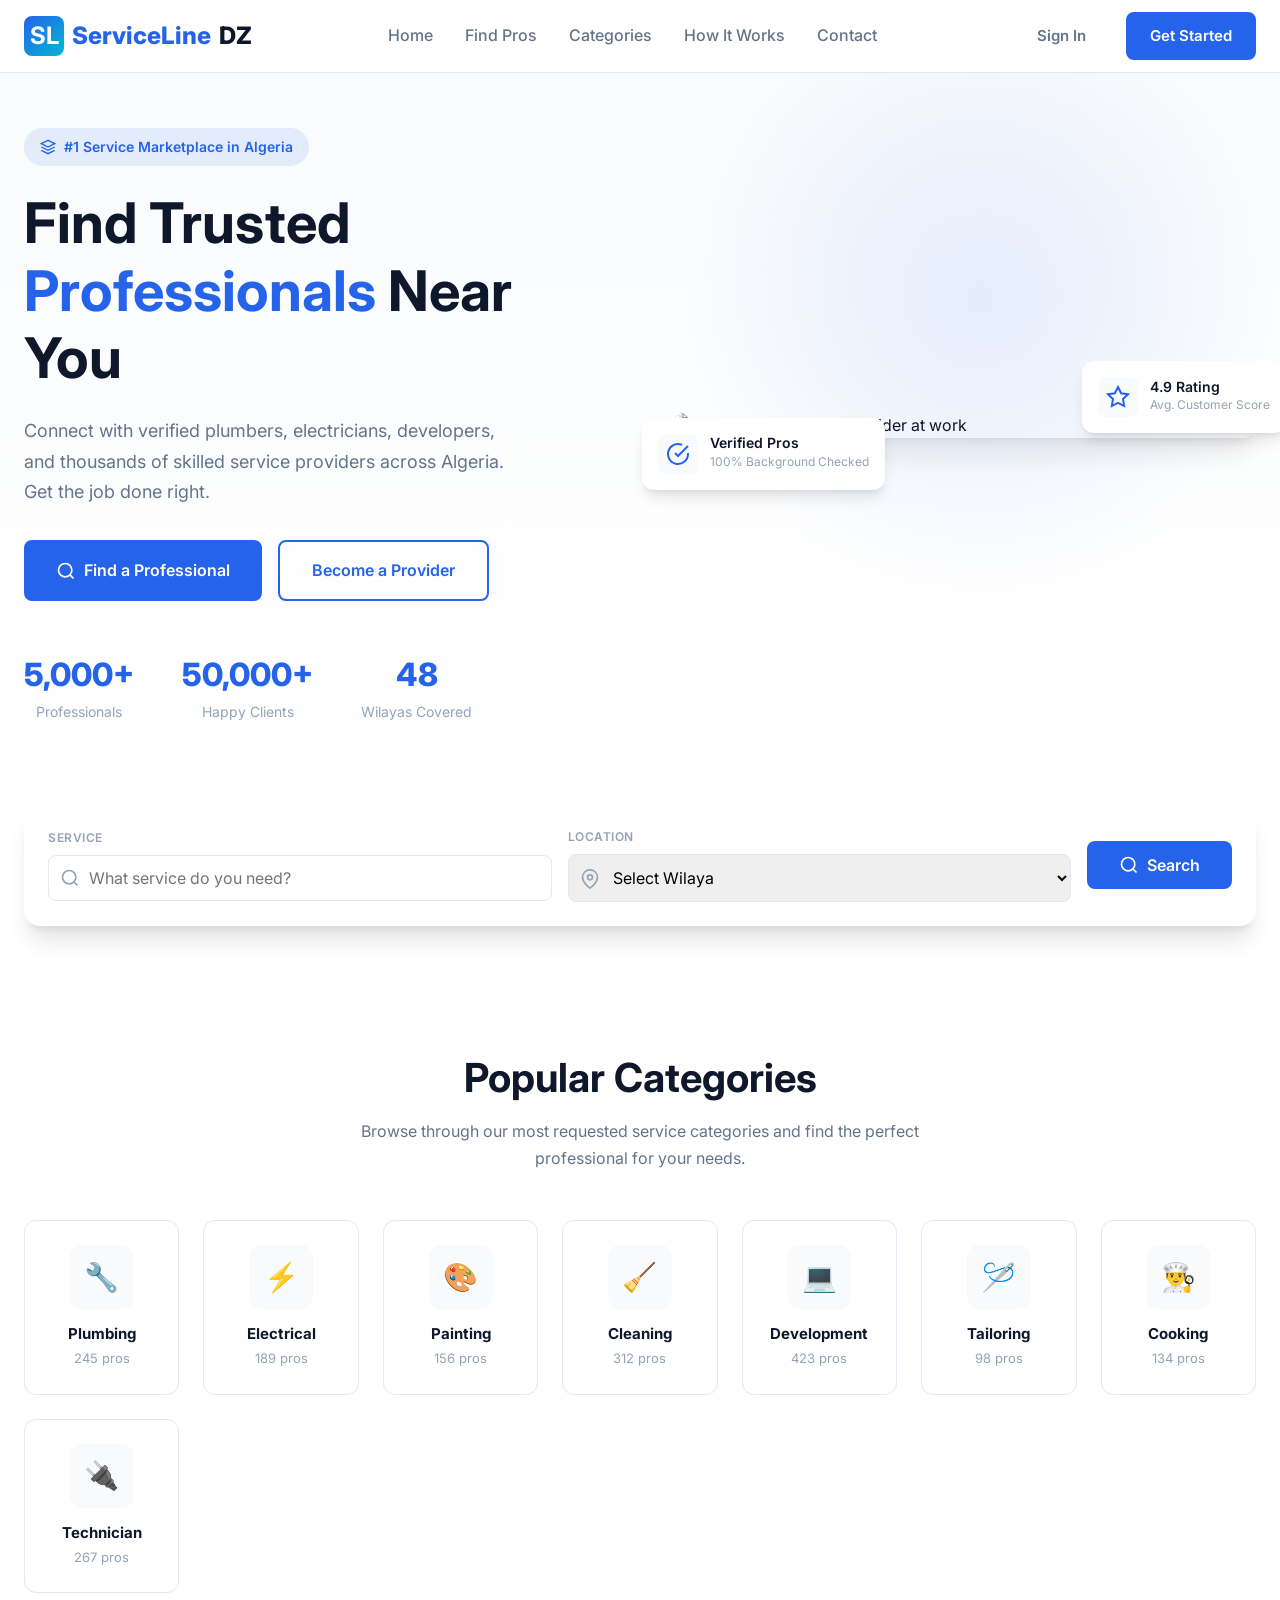
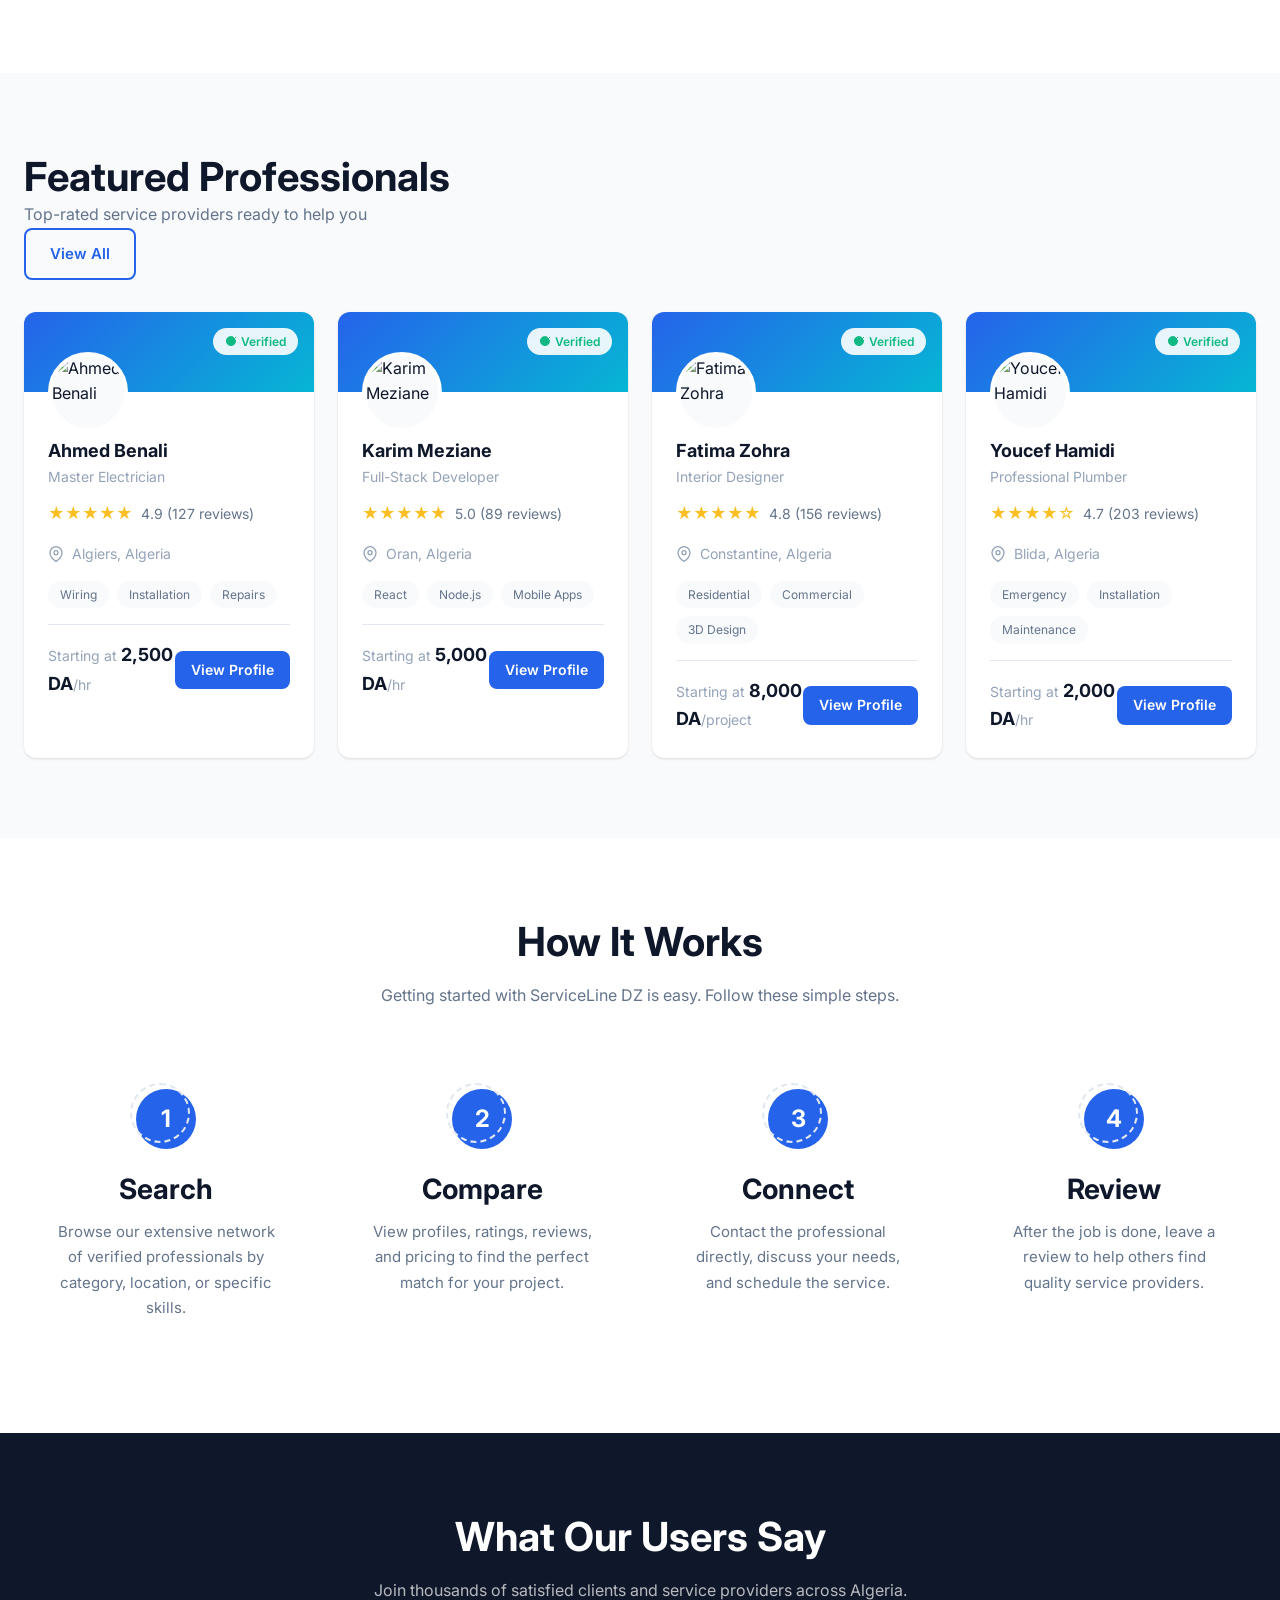
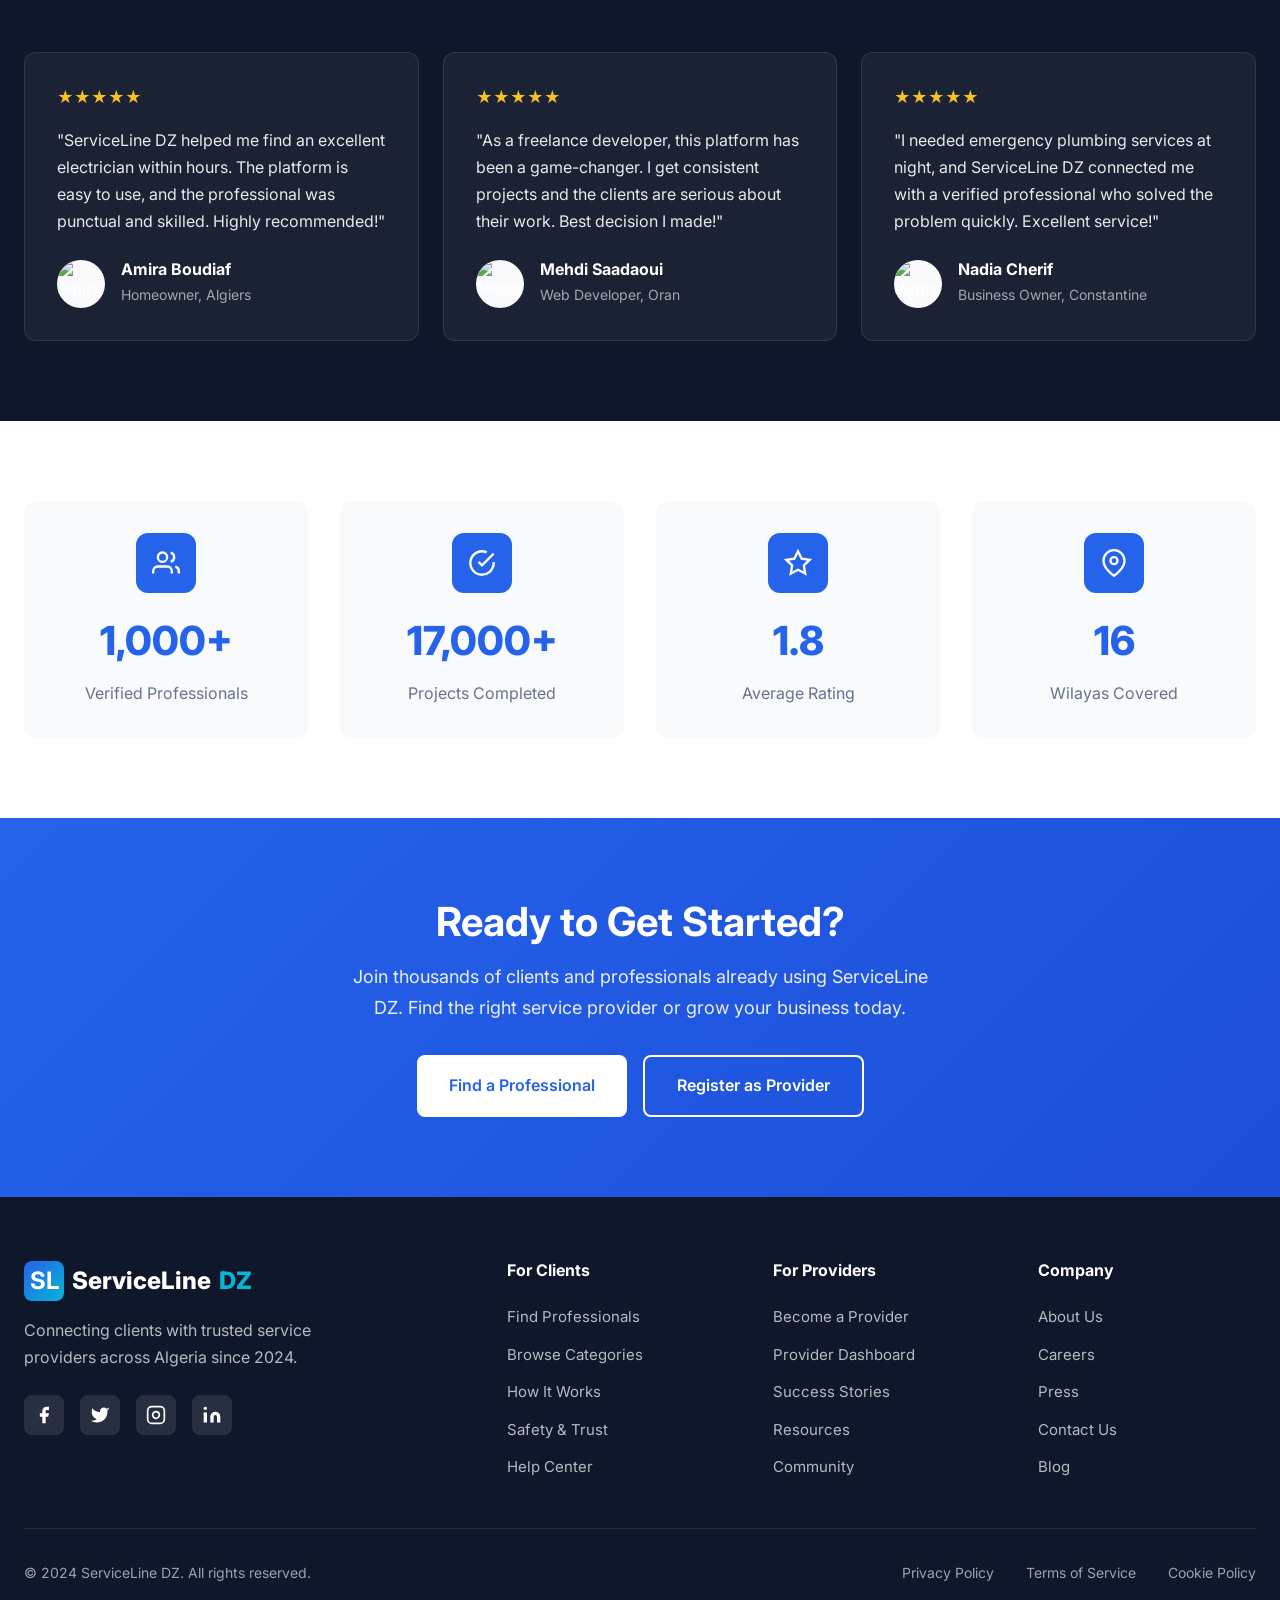
==== index.html @ a5832951 "initial service-line project" ====
<!DOCTYPE html>
<html lang="en">
<head>
  <meta charset="UTF-8">
  <meta name="viewport" content="width=device-width, initial-scale=1.0">
  <meta name="description" content="ServiceLine DZ - Connect with trusted service providers in Algeria. Find plumbers, electricians, developers, and more.">
  <title>ServiceLine DZ - Professional Service Marketplace in Algeria</title>
  <link rel="preconnect" href="https://fonts.googleapis.com">
  <link rel="preconnect" href="https://fonts.gstatic.com" crossorigin>
  <link href="https://fonts.googleapis.com/css2?family=Inter:wght@400;500;600;700;800&display=swap" rel="stylesheet">
  <link rel="stylesheet" href="css/styles.css">
</head>
<body>
  <!-- Navigation -->
  <nav class="navbar">
    <div class="container">
      <a href="index.html" class="logo">
        <div class="logo-icon">SL</div>
        ServiceLine<span>DZ</span>
      </a>
      
      <div class="nav-links">
        <a href="index.html">Home</a>
        <a href="search.html">Find Pros</a>
        <a href="#categories">Categories</a>
        <a href="#how-it-works">How It Works</a>
        <a href="#contact">Contact</a>
      </div>
      
      <div class="nav-buttons">
        <a href="login.html" class="btn btn-ghost">Sign In</a>
        <a href="register.html" class="btn btn-primary">Get Started</a>
      </div>
      
      <button class="mobile-menu-btn" aria-label="Toggle menu">
        <span></span>
        <span></span>
        <span></span>
      </button>
    </div>
  </nav>
  
  <!-- Mobile Navigation -->
  <div class="mobile-nav">
    <a href="index.html">Home</a>
    <a href="search.html">Find Professionals</a>
    <a href="#categories">Categories</a>
    <a href="#how-it-works">How It Works</a>
    <a href="#contact">Contact</a>
    <a href="login.html" class="btn btn-secondary">Sign In</a>
    <a href="register.html" class="btn btn-primary">Get Started</a>
  </div>

  <!-- Hero Section -->
  <section class="hero">
    <div class="container">
      <div class="hero-content">
        <div class="hero-badge">
          <svg width="16" height="16" viewBox="0 0 24 24" fill="none" stroke="currentColor" stroke-width="2">
            <path d="M12 2L2 7l10 5 10-5-10-5z"></path>
            <path d="M2 17l10 5 10-5"></path>
            <path d="M2 12l10 5 10-5"></path>
          </svg>
          #1 Service Marketplace in Algeria
        </div>
        <h1>Find Trusted <span>Professionals</span> Near You</h1>
        <p class="hero-text">
          Connect with verified plumbers, electricians, developers, and thousands of skilled service providers across Algeria. Get the job done right.
        </p>
        <div class="hero-buttons">
          <a href="search.html" class="btn btn-primary btn-lg">
            <svg width="20" height="20" viewBox="0 0 24 24" fill="none" stroke="currentColor" stroke-width="2">
              <circle cx="11" cy="11" r="8"></circle>
              <line x1="21" y1="21" x2="16.65" y2="16.65"></line>
            </svg>
            Find a Professional
          </a>
          <a href="register.html" class="btn btn-outline btn-lg">Become a Provider</a>
        </div>
        <div class="hero-stats">
          <div class="hero-stat">
            <div class="hero-stat-value">5,000+</div>
            <div class="hero-stat-label">Professionals</div>
          </div>
          <div class="hero-stat">
            <div class="hero-stat-value">50,000+</div>
            <div class="hero-stat-label">Happy Clients</div>
          </div>
          <div class="hero-stat">
            <div class="hero-stat-value">48</div>
            <div class="hero-stat-label">Wilayas Covered</div>
          </div>
        </div>
      </div>
      <div class="hero-image">
        <img src="https://images.unsplash.com/photo-1581578731548-c64695cc6952?w=600&h=500&fit=crop" alt="Professional service provider at work">
        <div class="hero-card hero-card-1">
          <div class="hero-card-content">
            <div class="hero-card-icon">
              <svg width="24" height="24" viewBox="0 0 24 24" fill="none" stroke="currentColor" stroke-width="2">
                <path d="M22 11.08V12a10 10 0 1 1-5.93-9.14"></path>
                <polyline points="22 4 12 14.01 9 11.01"></polyline>
              </svg>
            </div>
            <div class="hero-card-text">
              <h4>Verified Pros</h4>
              <p>100% Background Checked</p>
            </div>
          </div>
        </div>
        <div class="hero-card hero-card-2">
          <div class="hero-card-content">
            <div class="hero-card-icon">
              <svg width="24" height="24" viewBox="0 0 24 24" fill="none" stroke="currentColor" stroke-width="2">
                <polygon points="12 2 15.09 8.26 22 9.27 17 14.14 18.18 21.02 12 17.77 5.82 21.02 7 14.14 2 9.27 8.91 8.26 12 2"></polygon>
              </svg>
            </div>
            <div class="hero-card-text">
              <h4>4.9 Rating</h4>
              <p>Avg. Customer Score</p>
            </div>
          </div>
        </div>
      </div>
    </div>
  </section>

  <!-- Search Section -->
  <section class="search-section">
    <div class="container">
      <form class="search-box" action="search.html" method="GET">
        <div class="search-input-group">
          <label>Service</label>
          <svg class="icon" width="20" height="20" viewBox="0 0 24 24" fill="none" stroke="currentColor" stroke-width="2">
            <circle cx="11" cy="11" r="8"></circle>
            <line x1="21" y1="21" x2="16.65" y2="16.65"></line>
          </svg>
          <input type="text" placeholder="What service do you need?" name="service">
        </div>
        <div class="search-input-group">
          <label>Location</label>
          <svg class="icon" width="20" height="20" viewBox="0 0 24 24" fill="none" stroke="currentColor" stroke-width="2">
            <path d="M21 10c0 7-9 13-9 13s-9-6-9-13a9 9 0 0 1 18 0z"></path>
            <circle cx="12" cy="10" r="3"></circle>
          </svg>
          <select name="location">
            <option value="">Select Wilaya</option>
            <option value="algiers">Algiers</option>
            <option value="oran">Oran</option>
            <option value="constantine">Constantine</option>
            <option value="annaba">Annaba</option>
            <option value="blida">Blida</option>
            <option value="setif">Sétif</option>
            <option value="batna">Batna</option>
            <option value="tlemcen">Tlemcen</option>
            <option value="bejaia">Béjaïa</option>
            <option value="tizi-ouzou">Tizi Ouzou</option>
          </select>
        </div>
        <button type="submit" class="btn btn-primary btn-lg">
          <svg width="20" height="20" viewBox="0 0 24 24" fill="none" stroke="currentColor" stroke-width="2">
            <circle cx="11" cy="11" r="8"></circle>
            <line x1="21" y1="21" x2="16.65" y2="16.65"></line>
          </svg>
          Search
        </button>
      </form>
    </div>
  </section>

  <!-- Categories Section -->
  <section class="categories" id="categories">
    <div class="container">
      <div class="section-header animate-on-scroll">
        <h2>Popular Categories</h2>
        <p>Browse through our most requested service categories and find the perfect professional for your needs.</p>
      </div>
      <div class="categories-grid">
        <a href="search.html?category=plumbing" class="category-card animate-on-scroll">
          <div class="category-icon">🔧</div>
          <h4>Plumbing</h4>
          <p>245 pros</p>
        </a>
        <a href="search.html?category=electrical" class="category-card animate-on-scroll">
          <div class="category-icon">⚡</div>
          <h4>Electrical</h4>
          <p>189 pros</p>
        </a>
        <a href="search.html?category=painting" class="category-card animate-on-scroll">
          <div class="category-icon">🎨</div>
          <h4>Painting</h4>
          <p>156 pros</p>
        </a>
        <a href="search.html?category=cleaning" class="category-card animate-on-scroll">
          <div class="category-icon">🧹</div>
          <h4>Cleaning</h4>
          <p>312 pros</p>
        </a>
        <a href="search.html?category=development" class="category-card animate-on-scroll">
          <div class="category-icon">💻</div>
          <h4>Development</h4>
          <p>423 pros</p>
        </a>
        <a href="search.html?category=tailoring" class="category-card animate-on-scroll">
          <div class="category-icon">🪡</div>
          <h4>Tailoring</h4>
          <p>98 pros</p>
        </a>
        <a href="search.html?category=cooking" class="category-card animate-on-scroll">
          <div class="category-icon">👨‍🍳</div>
          <h4>Cooking</h4>
          <p>134 pros</p>
        </a>
        <a href="search.html?category=technician" class="category-card animate-on-scroll">
          <div class="category-icon">🔌</div>
          <h4>Technician</h4>
          <p>267 pros</p>
        </a>
      </div>
    </div>
  </section>

  <!-- Featured Professionals -->
  <section class="featured">
    <div class="container">
      <div class="featured-header animate-on-scroll">
        <div>
          <h2>Featured Professionals</h2>
          <p>Top-rated service providers ready to help you</p>
        </div>
        <a href="search.html" class="btn btn-outline">View All</a>
      </div>
      <div class="professionals-grid">
        <!-- Professional Card 1 -->
        <article class="professional-card animate-on-scroll">
          <div class="professional-cover">
            <img src="https://images.unsplash.com/photo-1507003211169-0a1dd7228f2d?w=100&h=100&fit=crop&crop=face" alt="Ahmed Benali" class="professional-avatar">
            <span class="professional-badge">
              <svg width="12" height="12" viewBox="0 0 24 24" fill="currentColor">
                <path d="M22 11.08V12a10 10 0 1 1-5.93-9.14"></path>
                <polyline points="22 4 12 14.01 9 11.01" fill="none" stroke="currentColor" stroke-width="2"></polyline>
              </svg>
              Verified
            </span>
          </div>
          <div class="professional-content">
            <h3 class="professional-name">Ahmed Benali</h3>
            <p class="professional-title">Master Electrician</p>
            <div class="professional-rating">
              <span class="stars">★★★★★</span>
              <span class="rating-text">4.9 (127 reviews)</span>
            </div>
            <div class="professional-location">
              <svg width="16" height="16" viewBox="0 0 24 24" fill="none" stroke="currentColor" stroke-width="2">
                <path d="M21 10c0 7-9 13-9 13s-9-6-9-13a9 9 0 0 1 18 0z"></path>
                <circle cx="12" cy="10" r="3"></circle>
              </svg>
              Algiers, Algeria
            </div>
            <div class="professional-tags">
              <span class="tag">Wiring</span>
              <span class="tag">Installation</span>
              <span class="tag">Repairs</span>
            </div>
            <div class="professional-footer">
              <div class="professional-price">
                Starting at <span>2,500 DA</span>/hr
              </div>
              <a href="profile.html" class="btn btn-primary btn-sm">View Profile</a>
            </div>
          </div>
        </article>

        <!-- Professional Card 2 -->
        <article class="professional-card animate-on-scroll">
          <div class="professional-cover">
            <img src="https://images.unsplash.com/photo-1472099645785-5658abf4ff4e?w=100&h=100&fit=crop&crop=face" alt="Karim Meziane" class="professional-avatar">
            <span class="professional-badge">
              <svg width="12" height="12" viewBox="0 0 24 24" fill="currentColor">
                <path d="M22 11.08V12a10 10 0 1 1-5.93-9.14"></path>
                <polyline points="22 4 12 14.01 9 11.01" fill="none" stroke="currentColor" stroke-width="2"></polyline>
              </svg>
              Verified
            </span>
          </div>
          <div class="professional-content">
            <h3 class="professional-name">Karim Meziane</h3>
            <p class="professional-title">Full-Stack Developer</p>
            <div class="professional-rating">
              <span class="stars">★★★★★</span>
              <span class="rating-text">5.0 (89 reviews)</span>
            </div>
            <div class="professional-location">
              <svg width="16" height="16" viewBox="0 0 24 24" fill="none" stroke="currentColor" stroke-width="2">
                <path d="M21 10c0 7-9 13-9 13s-9-6-9-13a9 9 0 0 1 18 0z"></path>
                <circle cx="12" cy="10" r="3"></circle>
              </svg>
              Oran, Algeria
            </div>
            <div class="professional-tags">
              <span class="tag">React</span>
              <span class="tag">Node.js</span>
              <span class="tag">Mobile Apps</span>
            </div>
            <div class="professional-footer">
              <div class="professional-price">
                Starting at <span>5,000 DA</span>/hr
              </div>
              <a href="profile.html" class="btn btn-primary btn-sm">View Profile</a>
            </div>
          </div>
        </article>

        <!-- Professional Card 3 -->
        <article class="professional-card animate-on-scroll">
          <div class="professional-cover">
            <img src="https://images.unsplash.com/photo-1580489944761-15a19d654956?w=100&h=100&fit=crop&crop=face" alt="Fatima Zohra" class="professional-avatar">
            <span class="professional-badge">
              <svg width="12" height="12" viewBox="0 0 24 24" fill="currentColor">
                <path d="M22 11.08V12a10 10 0 1 1-5.93-9.14"></path>
                <polyline points="22 4 12 14.01 9 11.01" fill="none" stroke="currentColor" stroke-width="2"></polyline>
              </svg>
              Verified
            </span>
          </div>
          <div class="professional-content">
            <h3 class="professional-name">Fatima Zohra</h3>
            <p class="professional-title">Interior Designer</p>
            <div class="professional-rating">
              <span class="stars">★★★★★</span>
              <span class="rating-text">4.8 (156 reviews)</span>
            </div>
            <div class="professional-location">
              <svg width="16" height="16" viewBox="0 0 24 24" fill="none" stroke="currentColor" stroke-width="2">
                <path d="M21 10c0 7-9 13-9 13s-9-6-9-13a9 9 0 0 1 18 0z"></path>
                <circle cx="12" cy="10" r="3"></circle>
              </svg>
              Constantine, Algeria
            </div>
            <div class="professional-tags">
              <span class="tag">Residential</span>
              <span class="tag">Commercial</span>
              <span class="tag">3D Design</span>
            </div>
            <div class="professional-footer">
              <div class="professional-price">
                Starting at <span>8,000 DA</span>/project
              </div>
              <a href="profile.html" class="btn btn-primary btn-sm">View Profile</a>
            </div>
          </div>
        </article>

        <!-- Professional Card 4 -->
        <article class="professional-card animate-on-scroll">
          <div class="professional-cover">
            <img src="https://images.unsplash.com/photo-1560250097-0b93528c311a?w=100&h=100&fit=crop&crop=face" alt="Youcef Hamidi" class="professional-avatar">
            <span class="professional-badge">
              <svg width="12" height="12" viewBox="0 0 24 24" fill="currentColor">
                <path d="M22 11.08V12a10 10 0 1 1-5.93-9.14"></path>
                <polyline points="22 4 12 14.01 9 11.01" fill="none" stroke="currentColor" stroke-width="2"></polyline>
              </svg>
              Verified
            </span>
          </div>
          <div class="professional-content">
            <h3 class="professional-name">Youcef Hamidi</h3>
            <p class="professional-title">Professional Plumber</p>
            <div class="professional-rating">
              <span class="stars">★★★★☆</span>
              <span class="rating-text">4.7 (203 reviews)</span>
            </div>
            <div class="professional-location">
              <svg width="16" height="16" viewBox="0 0 24 24" fill="none" stroke="currentColor" stroke-width="2">
                <path d="M21 10c0 7-9 13-9 13s-9-6-9-13a9 9 0 0 1 18 0z"></path>
                <circle cx="12" cy="10" r="3"></circle>
              </svg>
              Blida, Algeria
            </div>
            <div class="professional-tags">
              <span class="tag">Emergency</span>
              <span class="tag">Installation</span>
              <span class="tag">Maintenance</span>
            </div>
            <div class="professional-footer">
              <div class="professional-price">
                Starting at <span>2,000 DA</span>/hr
              </div>
              <a href="profile.html" class="btn btn-primary btn-sm">View Profile</a>
            </div>
          </div>
        </article>
      </div>
    </div>
  </section>

  <!-- How It Works -->
  <section class="how-it-works" id="how-it-works">
    <div class="container">
      <div class="section-header animate-on-scroll">
        <h2>How It Works</h2>
        <p>Getting started with ServiceLine DZ is easy. Follow these simple steps.</p>
      </div>
      <div class="steps-grid">
        <div class="step-card animate-on-scroll">
          <div class="step-number">1</div>
          <h3>Search</h3>
          <p>Browse our extensive network of verified professionals by category, location, or specific skills.</p>
        </div>
        <div class="step-card animate-on-scroll">
          <div class="step-number">2</div>
          <h3>Compare</h3>
          <p>View profiles, ratings, reviews, and pricing to find the perfect match for your project.</p>
        </div>
        <div class="step-card animate-on-scroll">
          <div class="step-number">3</div>
          <h3>Connect</h3>
          <p>Contact the professional directly, discuss your needs, and schedule the service.</p>
        </div>
        <div class="step-card animate-on-scroll">
          <div class="step-number">4</div>
          <h3>Review</h3>
          <p>After the job is done, leave a review to help others find quality service providers.</p>
        </div>
      </div>
    </div>
  </section>

  <!-- Testimonials -->
  <section class="testimonials">
    <div class="container">
      <div class="section-header animate-on-scroll">
        <h2>What Our Users Say</h2>
        <p>Join thousands of satisfied clients and service providers across Algeria.</p>
      </div>
      <div class="testimonials-grid">
        <div class="testimonial-card animate-on-scroll">
          <div class="testimonial-stars">★★★★★</div>
          <p class="testimonial-text">"ServiceLine DZ helped me find an excellent electrician within hours. The platform is easy to use, and the professional was punctual and skilled. Highly recommended!"</p>
          <div class="testimonial-author">
            <img src="https://images.unsplash.com/photo-1494790108377-be9c29b29330?w=60&h=60&fit=crop&crop=face" alt="Amira Boudiaf" class="testimonial-avatar">
            <div class="testimonial-info">
              <h4>Amira Boudiaf</h4>
              <p>Homeowner, Algiers</p>
            </div>
          </div>
        </div>
        <div class="testimonial-card animate-on-scroll">
          <div class="testimonial-stars">★★★★★</div>
          <p class="testimonial-text">"As a freelance developer, this platform has been a game-changer. I get consistent projects and the clients are serious about their work. Best decision I made!"</p>
          <div class="testimonial-author">
            <img src="https://images.unsplash.com/photo-1507003211169-0a1dd7228f2d?w=60&h=60&fit=crop&crop=face" alt="Mehdi Saadaoui" class="testimonial-avatar">
            <div class="testimonial-info">
              <h4>Mehdi Saadaoui</h4>
              <p>Web Developer, Oran</p>
            </div>
          </div>
        </div>
        <div class="testimonial-card animate-on-scroll">
          <div class="testimonial-stars">★★★★★</div>
          <p class="testimonial-text">"I needed emergency plumbing services at night, and ServiceLine DZ connected me with a verified professional who solved the problem quickly. Excellent service!"</p>
          <div class="testimonial-author">
            <img src="https://images.unsplash.com/photo-1438761681033-6461ffad8d80?w=60&h=60&fit=crop&crop=face" alt="Nadia Cherif" class="testimonial-avatar">
            <div class="testimonial-info">
              <h4>Nadia Cherif</h4>
              <p>Business Owner, Constantine</p>
            </div>
          </div>
        </div>
      </div>
    </div>
  </section>

  <!-- Statistics -->
  <section class="statistics">
    <div class="container">
      <div class="stats-grid">
        <div class="stat-card animate-on-scroll">
          <div class="stat-icon">
            <svg width="28" height="28" viewBox="0 0 24 24" fill="none" stroke="currentColor" stroke-width="2">
              <path d="M17 21v-2a4 4 0 0 0-4-4H5a4 4 0 0 0-4 4v2"></path>
              <circle cx="9" cy="7" r="4"></circle>
              <path d="M23 21v-2a4 4 0 0 0-3-3.87"></path>
              <path d="M16 3.13a4 4 0 0 1 0 7.75"></path>
            </svg>
          </div>
          <div class="stat-value">5,000+</div>
          <div class="stat-label">Verified Professionals</div>
        </div>
        <div class="stat-card animate-on-scroll">
          <div class="stat-icon">
            <svg width="28" height="28" viewBox="0 0 24 24" fill="none" stroke="currentColor" stroke-width="2">
              <path d="M22 11.08V12a10 10 0 1 1-5.93-9.14"></path>
              <polyline points="22 4 12 14.01 9 11.01"></polyline>
            </svg>
          </div>
          <div class="stat-value">50,000+</div>
          <div class="stat-label">Projects Completed</div>
        </div>
        <div class="stat-card animate-on-scroll">
          <div class="stat-icon">
            <svg width="28" height="28" viewBox="0 0 24 24" fill="none" stroke="currentColor" stroke-width="2">
              <polygon points="12 2 15.09 8.26 22 9.27 17 14.14 18.18 21.02 12 17.77 5.82 21.02 7 14.14 2 9.27 8.91 8.26 12 2"></polygon>
            </svg>
          </div>
          <div class="stat-value">4.8</div>
          <div class="stat-label">Average Rating</div>
        </div>
        <div class="stat-card animate-on-scroll">
          <div class="stat-icon">
            <svg width="28" height="28" viewBox="0 0 24 24" fill="none" stroke="currentColor" stroke-width="2">
              <path d="M21 10c0 7-9 13-9 13s-9-6-9-13a9 9 0 0 1 18 0z"></path>
              <circle cx="12" cy="10" r="3"></circle>
            </svg>
          </div>
          <div class="stat-value">48</div>
          <div class="stat-label">Wilayas Covered</div>
        </div>
      </div>
    </div>
  </section>

  <!-- CTA Section -->
  <section class="cta">
    <div class="container">
      <h2>Ready to Get Started?</h2>
      <p>Join thousands of clients and professionals already using ServiceLine DZ. Find the right service provider or grow your business today.</p>
      <div class="cta-buttons">
        <a href="search.html" class="btn btn-primary btn-lg">Find a Professional</a>
        <a href="register.html" class="btn btn-outline btn-lg">Register as Provider</a>
      </div>
    </div>
  </section>

  <!-- Footer -->
  <footer class="footer" id="contact">
    <div class="container">
      <div class="footer-grid">
        <div class="footer-brand">
          <a href="index.html" class="logo">
            <div class="logo-icon">SL</div>
            ServiceLine<span>DZ</span>
          </a>
          <p>Connecting clients with trusted service providers across Algeria since 2024.</p>
          <div class="social-links">
            <a href="#" class="social-link" aria-label="Facebook">
              <svg width="20" height="20" viewBox="0 0 24 24" fill="currentColor">
                <path d="M18 2h-3a5 5 0 0 0-5 5v3H7v4h3v8h4v-8h3l1-4h-4V7a1 1 0 0 1 1-1h3z"></path>
              </svg>
            </a>
            <a href="#" class="social-link" aria-label="Twitter">
              <svg width="20" height="20" viewBox="0 0 24 24" fill="currentColor">
                <path d="M23 3a10.9 10.9 0 0 1-3.14 1.53 4.48 4.48 0 0 0-7.86 3v1A10.66 10.66 0 0 1 3 4s-4 9 5 13a11.64 11.64 0 0 1-7 2c9 5 20 0 20-11.5a4.5 4.5 0 0 0-.08-.83A7.72 7.72 0 0 0 23 3z"></path>
              </svg>
            </a>
            <a href="#" class="social-link" aria-label="Instagram">
              <svg width="20" height="20" viewBox="0 0 24 24" fill="none" stroke="currentColor" stroke-width="2">
                <rect x="2" y="2" width="20" height="20" rx="5" ry="5"></rect>
                <path d="M16 11.37A4 4 0 1 1 12.63 8 4 4 0 0 1 16 11.37z"></path>
                <line x1="17.5" y1="6.5" x2="17.51" y2="6.5"></line>
              </svg>
            </a>
            <a href="#" class="social-link" aria-label="LinkedIn">
              <svg width="20" height="20" viewBox="0 0 24 24" fill="currentColor">
                <path d="M16 8a6 6 0 0 1 6 6v7h-4v-7a2 2 0 0 0-2-2 2 2 0 0 0-2 2v7h-4v-7a6 6 0 0 1 6-6z"></path>
                <rect x="2" y="9" width="4" height="12"></rect>
                <circle cx="4" cy="4" r="2"></circle>
              </svg>
            </a>
          </div>
        </div>
        <div class="footer-column">
          <h4>For Clients</h4>
          <ul>
            <li><a href="search.html">Find Professionals</a></li>
            <li><a href="#categories">Browse Categories</a></li>
            <li><a href="#how-it-works">How It Works</a></li>
            <li><a href="#">Safety & Trust</a></li>
            <li><a href="#">Help Center</a></li>
          </ul>
        </div>
        <div class="footer-column">
          <h4>For Providers</h4>
          <ul>
            <li><a href="register.html">Become a Provider</a></li>
            <li><a href="dashboard.html">Provider Dashboard</a></li>
            <li><a href="#">Success Stories</a></li>
            <li><a href="#">Resources</a></li>
            <li><a href="#">Community</a></li>
          </ul>
        </div>
        <div class="footer-column">
          <h4>Company</h4>
          <ul>
            <li><a href="#">About Us</a></li>
            <li><a href="#">Careers</a></li>
            <li><a href="#">Press</a></li>
            <li><a href="#">Contact Us</a></li>
            <li><a href="#">Blog</a></li>
          </ul>
        </div>
      </div>
      <div class="footer-bottom">
        <p>&copy; 2024 ServiceLine DZ. All rights reserved.</p>
        <div class="footer-bottom-links">
          <a href="#">Privacy Policy</a>
          <a href="#">Terms of Service</a>
          <a href="#">Cookie Policy</a>
        </div>
      </div>
    </div>
  </footer>

  <script src="js/main.js"></script>
</body>
</html>
---- css/styles.css ----
/* ============================================
   ServiceLine DZ - Main Stylesheet
   Professional Service Marketplace for Algeria
   ============================================ */

/* CSS Variables */
:root {
  --primary: #2563eb;
  --primary-dark: #1d4ed8;
  --primary-light: #3b82f6;
  --secondary: #0f172a;
  --accent: #06b6d4;
  --background: #ffffff;
  --background-alt: #f8fafc;
  --surface: #ffffff;
  --border: #e2e8f0;
  --text-primary: #0f172a;
  --text-secondary: #64748b;
  --text-muted: #94a3b8;
  --success: #10b981;
  --warning: #f59e0b;
  --error: #ef4444;
  --shadow-sm: 0 1px 2px 0 rgb(0 0 0 / 0.05);
  --shadow: 0 1px 3px 0 rgb(0 0 0 / 0.1), 0 1px 2px -1px rgb(0 0 0 / 0.1);
  --shadow-md: 0 4px 6px -1px rgb(0 0 0 / 0.1), 0 2px 4px -2px rgb(0 0 0 / 0.1);
  --shadow-lg: 0 10px 15px -3px rgb(0 0 0 / 0.1), 0 4px 6px -4px rgb(0 0 0 / 0.1);
  --shadow-xl: 0 20px 25px -5px rgb(0 0 0 / 0.1), 0 8px 10px -6px rgb(0 0 0 / 0.1);
  --radius-sm: 0.375rem;
  --radius: 0.5rem;
  --radius-lg: 0.75rem;
  --radius-xl: 1rem;
  --radius-2xl: 1.5rem;
  --transition: all 0.3s ease;
}

/* Reset & Base */
*, *::before, *::after {
  margin: 0;
  padding: 0;
  box-sizing: border-box;
}

html {
  scroll-behavior: smooth;
}

body {
  font-family: 'Inter', -apple-system, BlinkMacSystemFont, 'Segoe UI', Roboto, sans-serif;
  background-color: var(--background);
  color: var(--text-primary);
  line-height: 1.6;
  -webkit-font-smoothing: antialiased;
}

a {
  text-decoration: none;
  color: inherit;
  transition: var(--transition);
}

img {
  max-width: 100%;
  height: auto;
  display: block;
}

ul, ol {
  list-style: none;
}

button {
  cursor: pointer;
  border: none;
  background: none;
  font-family: inherit;
  transition: var(--transition);
}

input, textarea, select {
  font-family: inherit;
  font-size: inherit;
}

/* Typography */
h1, h2, h3, h4, h5, h6 {
  font-weight: 700;
  line-height: 1.2;
  color: var(--text-primary);
}

h1 { font-size: clamp(2rem, 5vw, 3.5rem); }
h2 { font-size: clamp(1.5rem, 4vw, 2.5rem); }
h3 { font-size: clamp(1.25rem, 3vw, 1.75rem); }
h4 { font-size: 1.25rem; }
h5 { font-size: 1.125rem; }
h6 { font-size: 1rem; }

p {
  color: var(--text-secondary);
  line-height: 1.7;
}

/* Container */
.container {
  width: 100%;
  max-width: 1280px;
  margin: 0 auto;
  padding: 0 1.5rem;
}

/* ============================================
   Navigation
   ============================================ */
.navbar {
  position: fixed;
  top: 0;
  left: 0;
  right: 0;
  background: rgba(255, 255, 255, 0.95);
  backdrop-filter: blur(10px);
  border-bottom: 1px solid var(--border);
  z-index: 1000;
  transition: var(--transition);
}

.navbar.scrolled {
  box-shadow: var(--shadow-md);
}

.navbar .container {
  display: flex;
  align-items: center;
  justify-content: space-between;
  height: 72px;
}

.logo {
  display: flex;
  align-items: center;
  gap: 0.5rem;
  font-size: 1.5rem;
  font-weight: 800;
  color: var(--primary);
}

.logo span {
  color: var(--secondary);
}

.logo-icon {
  width: 40px;
  height: 40px;
  background: linear-gradient(135deg, var(--primary), var(--accent));
  border-radius: var(--radius);
  display: flex;
  align-items: center;
  justify-content: center;
  color: white;
  font-weight: 700;
}

.nav-links {
  display: flex;
  align-items: center;
  gap: 2rem;
}

.nav-links a {
  font-weight: 500;
  color: var(--text-secondary);
  position: relative;
}

.nav-links a:hover {
  color: var(--primary);
}

.nav-links a::after {
  content: '';
  position: absolute;
  bottom: -4px;
  left: 0;
  width: 0;
  height: 2px;
  background: var(--primary);
  transition: var(--transition);
}

.nav-links a:hover::after {
  width: 100%;
}

.nav-buttons {
  display: flex;
  align-items: center;
  gap: 1rem;
}

.mobile-menu-btn {
  display: none;
  flex-direction: column;
  gap: 5px;
  padding: 0.5rem;
}

.mobile-menu-btn span {
  width: 24px;
  height: 2px;
  background: var(--text-primary);
  transition: var(--transition);
}

/* Mobile Navigation */
.mobile-nav {
  display: none;
  position: fixed;
  top: 72px;
  left: 0;
  right: 0;
  background: white;
  border-bottom: 1px solid var(--border);
  padding: 1.5rem;
  box-shadow: var(--shadow-lg);
}

.mobile-nav.active {
  display: block;
}

.mobile-nav a {
  display: block;
  padding: 0.75rem 0;
  font-weight: 500;
  color: var(--text-secondary);
  border-bottom: 1px solid var(--border);
}

.mobile-nav a:hover {
  color: var(--primary);
}

.mobile-nav .btn {
  width: 100%;
  margin-top: 1rem;
  justify-content: center;
}

/* ============================================
   Buttons
   ============================================ */
.btn {
  display: inline-flex;
  align-items: center;
  gap: 0.5rem;
  padding: 0.75rem 1.5rem;
  border-radius: var(--radius);
  font-weight: 600;
  font-size: 0.9375rem;
  transition: var(--transition);
  white-space: nowrap;
}

.btn-primary {
  background: var(--primary);
  color: white;
}

.btn-primary:hover {
  background: var(--primary-dark);
  transform: translateY(-2px);
  box-shadow: var(--shadow-md);
}

.btn-secondary {
  background: var(--background-alt);
  color: var(--text-primary);
  border: 1px solid var(--border);
}

.btn-secondary:hover {
  background: var(--border);
  transform: translateY(-2px);
}

.btn-outline {
  background: transparent;
  color: var(--primary);
  border: 2px solid var(--primary);
}

.btn-outline:hover {
  background: var(--primary);
  color: white;
}

.btn-ghost {
  background: transparent;
  color: var(--text-secondary);
}

.btn-ghost:hover {
  background: var(--background-alt);
  color: var(--primary);
}

.btn-lg {
  padding: 1rem 2rem;
  font-size: 1rem;
}

.btn-sm {
  padding: 0.5rem 1rem;
  font-size: 0.875rem;
}

.btn-icon {
  padding: 0.75rem;
}

/* ============================================
   Hero Section
   ============================================ */
.hero {
  padding: 8rem 0 4rem;
  background: linear-gradient(180deg, var(--background-alt) 0%, var(--background) 100%);
  position: relative;
  overflow: hidden;
}

.hero::before {
  content: '';
  position: absolute;
  top: 0;
  right: 0;
  width: 600px;
  height: 600px;
  background: radial-gradient(circle, rgba(37, 99, 235, 0.1) 0%, transparent 70%);
  pointer-events: none;
}

.hero .container {
  display: grid;
  grid-template-columns: 1fr 1fr;
  gap: 4rem;
  align-items: center;
}

.hero-content {
  animation: fadeInUp 0.8s ease;
}

.hero-badge {
  display: inline-flex;
  align-items: center;
  gap: 0.5rem;
  background: rgba(37, 99, 235, 0.1);
  color: var(--primary);
  padding: 0.5rem 1rem;
  border-radius: 100px;
  font-size: 0.875rem;
  font-weight: 600;
  margin-bottom: 1.5rem;
}

.hero-badge svg {
  width: 16px;
  height: 16px;
}

.hero h1 {
  margin-bottom: 1.5rem;
}

.hero h1 span {
  color: var(--primary);
}

.hero-text {
  font-size: 1.125rem;
  margin-bottom: 2rem;
  max-width: 500px;
}

.hero-buttons {
  display: flex;
  gap: 1rem;
  margin-bottom: 3rem;
}

.hero-stats {
  display: flex;
  gap: 3rem;
}

.hero-stat {
  text-align: center;
}

.hero-stat-value {
  font-size: 2rem;
  font-weight: 800;
  color: var(--primary);
}

.hero-stat-label {
  font-size: 0.875rem;
  color: var(--text-muted);
}

.hero-image {
  position: relative;
  animation: fadeInRight 0.8s ease;
}

.hero-image img {
  width: 100%;
  border-radius: var(--radius-2xl);
  box-shadow: var(--shadow-xl);
}

.hero-card {
  position: absolute;
  background: white;
  padding: 1rem;
  border-radius: var(--radius-lg);
  box-shadow: var(--shadow-lg);
  animation: float 3s ease-in-out infinite;
}

.hero-card-1 {
  top: 20%;
  left: -30px;
}

.hero-card-2 {
  bottom: 20%;
  right: -30px;
  animation-delay: 1.5s;
}

.hero-card-content {
  display: flex;
  align-items: center;
  gap: 0.75rem;
}

.hero-card-icon {
  width: 40px;
  height: 40px;
  background: var(--background-alt);
  border-radius: var(--radius);
  display: flex;
  align-items: center;
  justify-content: center;
  color: var(--primary);
}

.hero-card-text h4 {
  font-size: 0.875rem;
  font-weight: 600;
}

.hero-card-text p {
  font-size: 0.75rem;
  color: var(--text-muted);
}

/* ============================================
   Search Section
   ============================================ */
.search-section {
  padding: 3rem 0;
  margin-top: -2rem;
  position: relative;
  z-index: 10;
}

.search-box {
  background: white;
  border-radius: var(--radius-xl);
  box-shadow: var(--shadow-xl);
  padding: 1.5rem;
  display: flex;
  gap: 1rem;
  align-items: center;
  flex-wrap: wrap;
}

.search-input-group {
  flex: 1;
  min-width: 200px;
  position: relative;
}

.search-input-group label {
  display: block;
  font-size: 0.75rem;
  font-weight: 600;
  color: var(--text-muted);
  text-transform: uppercase;
  letter-spacing: 0.5px;
  margin-bottom: 0.5rem;
}

.search-input-group input,
.search-input-group select {
  width: 100%;
  padding: 0.75rem 1rem;
  padding-left: 2.5rem;
  border: 1px solid var(--border);
  border-radius: var(--radius);
  font-size: 1rem;
  transition: var(--transition);
}

.search-input-group input:focus,
.search-input-group select:focus {
  outline: none;
  border-color: var(--primary);
  box-shadow: 0 0 0 3px rgba(37, 99, 235, 0.1);
}

.search-input-group .icon {
  position: absolute;
  left: 0.75rem;
  bottom: 0.85rem;
  color: var(--text-muted);
  width: 20px;
  height: 20px;
}

.search-box .btn {
  height: 48px;
  padding: 0 2rem;
}

/* ============================================
   Categories Section
   ============================================ */
.categories {
  padding: 5rem 0;
}

.section-header {
  text-align: center;
  margin-bottom: 3rem;
}

.section-header h2 {
  margin-bottom: 1rem;
}

.section-header p {
  max-width: 600px;
  margin: 0 auto;
}

.categories-grid {
  display: grid;
  grid-template-columns: repeat(auto-fit, minmax(150px, 1fr));
  gap: 1.5rem;
}

.category-card {
  background: white;
  border: 1px solid var(--border);
  border-radius: var(--radius-lg);
  padding: 1.5rem;
  text-align: center;
  transition: var(--transition);
  cursor: pointer;
}

.category-card:hover {
  border-color: var(--primary);
  box-shadow: var(--shadow-md);
  transform: translateY(-4px);
}

.category-icon {
  width: 64px;
  height: 64px;
  background: var(--background-alt);
  border-radius: var(--radius-lg);
  display: flex;
  align-items: center;
  justify-content: center;
  margin: 0 auto 1rem;
  font-size: 1.75rem;
  transition: var(--transition);
}

.category-card:hover .category-icon {
  background: var(--primary);
  color: white;
}

.category-card h4 {
  font-size: 0.9375rem;
  margin-bottom: 0.25rem;
}

.category-card p {
  font-size: 0.8125rem;
  color: var(--text-muted);
}

/* ============================================
   Featured Professionals
   ============================================ */
.featured {
  padding: 5rem 0;
  background: var(--background-alt);
}

.featured-header {
  display: flex;
  justify-content: space-between;
  align-items: center;
  margin-bottom: 2rem;
}

.professionals-grid {
  display: grid;
  grid-template-columns: repeat(auto-fit, minmax(280px, 1fr));
  gap: 1.5rem;
}

.professional-card {
  background: white;
  border-radius: var(--radius-lg);
  overflow: hidden;
  box-shadow: var(--shadow);
  transition: var(--transition);
}

.professional-card:hover {
  transform: translateY(-4px);
  box-shadow: var(--shadow-lg);
}

.professional-cover {
  height: 80px;
  background: linear-gradient(135deg, var(--primary), var(--accent));
  position: relative;
}

.professional-avatar {
  width: 80px;
  height: 80px;
  border-radius: 50%;
  border: 4px solid white;
  position: absolute;
  bottom: -40px;
  left: 1.5rem;
  object-fit: cover;
  background: var(--background-alt);
}

.professional-content {
  padding: 3rem 1.5rem 1.5rem;
}

.professional-badge {
  position: absolute;
  top: 1rem;
  right: 1rem;
  background: rgba(255, 255, 255, 0.9);
  color: var(--success);
  padding: 0.25rem 0.75rem;
  border-radius: 100px;
  font-size: 0.75rem;
  font-weight: 600;
  display: flex;
  align-items: center;
  gap: 0.25rem;
}

.professional-name {
  font-size: 1.125rem;
  margin-bottom: 0.25rem;
}

.professional-title {
  color: var(--text-muted);
  font-size: 0.875rem;
  margin-bottom: 0.75rem;
}

.professional-rating {
  display: flex;
  align-items: center;
  gap: 0.5rem;
  margin-bottom: 1rem;
}

.stars {
  display: flex;
  gap: 2px;
  color: #fbbf24;
}

.rating-text {
  font-size: 0.875rem;
  color: var(--text-secondary);
}

.professional-location {
  display: flex;
  align-items: center;
  gap: 0.5rem;
  color: var(--text-muted);
  font-size: 0.875rem;
  margin-bottom: 1rem;
}

.professional-tags {
  display: flex;
  flex-wrap: wrap;
  gap: 0.5rem;
  margin-bottom: 1rem;
}

.tag {
  background: var(--background-alt);
  color: var(--text-secondary);
  padding: 0.25rem 0.75rem;
  border-radius: 100px;
  font-size: 0.75rem;
}

.professional-footer {
  display: flex;
  justify-content: space-between;
  align-items: center;
  padding-top: 1rem;
  border-top: 1px solid var(--border);
}

.professional-price {
  font-size: 0.875rem;
  color: var(--text-muted);
}

.professional-price span {
  font-size: 1.125rem;
  font-weight: 700;
  color: var(--text-primary);
}

/* ============================================
   How It Works
   ============================================ */
.how-it-works {
  padding: 5rem 0;
}

.steps-grid {
  display: grid;
  grid-template-columns: repeat(auto-fit, minmax(250px, 1fr));
  gap: 2rem;
  position: relative;
}

.step-card {
  text-align: center;
  padding: 2rem;
  position: relative;
}

.step-number {
  width: 60px;
  height: 60px;
  background: var(--primary);
  color: white;
  border-radius: 50%;
  display: flex;
  align-items: center;
  justify-content: center;
  font-size: 1.5rem;
  font-weight: 700;
  margin: 0 auto 1.5rem;
  position: relative;
}

.step-number::after {
  content: '';
  position: absolute;
  width: 100%;
  height: 100%;
  border: 2px dashed var(--border);
  border-radius: 50%;
  top: -6px;
  left: -6px;
  padding: 6px;
}

.step-card h3 {
  margin-bottom: 0.75rem;
}

.step-card p {
  font-size: 0.9375rem;
}

/* ============================================
   Testimonials
   ============================================ */
.testimonials {
  padding: 5rem 0;
  background: var(--secondary);
  color: white;
}

.testimonials .section-header h2 {
  color: white;
}

.testimonials .section-header p {
  color: rgba(255, 255, 255, 0.7);
}

.testimonials-grid {
  display: grid;
  grid-template-columns: repeat(auto-fit, minmax(300px, 1fr));
  gap: 1.5rem;
}

.testimonial-card {
  background: rgba(255, 255, 255, 0.05);
  border: 1px solid rgba(255, 255, 255, 0.1);
  border-radius: var(--radius-lg);
  padding: 2rem;
  transition: var(--transition);
}

.testimonial-card:hover {
  background: rgba(255, 255, 255, 0.1);
  transform: translateY(-4px);
}

.testimonial-stars {
  display: flex;
  gap: 4px;
  color: #fbbf24;
  margin-bottom: 1rem;
}

.testimonial-text {
  color: rgba(255, 255, 255, 0.9);
  font-size: 1rem;
  line-height: 1.7;
  margin-bottom: 1.5rem;
}

.testimonial-author {
  display: flex;
  align-items: center;
  gap: 1rem;
}

.testimonial-avatar {
  width: 48px;
  height: 48px;
  border-radius: 50%;
  object-fit: cover;
  background: var(--background-alt);
}

.testimonial-info h4 {
  color: white;
  font-size: 1rem;
  margin-bottom: 0.25rem;
}

.testimonial-info p {
  color: rgba(255, 255, 255, 0.6);
  font-size: 0.875rem;
}

/* ============================================
   Statistics
   ============================================ */
.statistics {
  padding: 5rem 0;
}

.stats-grid {
  display: grid;
  grid-template-columns: repeat(auto-fit, minmax(200px, 1fr));
  gap: 2rem;
}

.stat-card {
  text-align: center;
  padding: 2rem;
  background: var(--background-alt);
  border-radius: var(--radius-lg);
  transition: var(--transition);
}

.stat-card:hover {
  transform: scale(1.05);
}

.stat-icon {
  width: 60px;
  height: 60px;
  background: var(--primary);
  color: white;
  border-radius: var(--radius-lg);
  display: flex;
  align-items: center;
  justify-content: center;
  margin: 0 auto 1rem;
  font-size: 1.5rem;
}

.stat-value {
  font-size: 2.5rem;
  font-weight: 800;
  color: var(--primary);
  margin-bottom: 0.5rem;
}

.stat-label {
  color: var(--text-secondary);
}

/* ============================================
   CTA Section
   ============================================ */
.cta {
  padding: 5rem 0;
  background: linear-gradient(135deg, var(--primary) 0%, var(--primary-dark) 100%);
  color: white;
  text-align: center;
}

.cta h2 {
  color: white;
  margin-bottom: 1rem;
}

.cta p {
  color: rgba(255, 255, 255, 0.9);
  max-width: 600px;
  margin: 0 auto 2rem;
  font-size: 1.125rem;
}

.cta-buttons {
  display: flex;
  justify-content: center;
  gap: 1rem;
  flex-wrap: wrap;
}

.cta .btn-primary {
  background: white;
  color: var(--primary);
}

.cta .btn-primary:hover {
  background: var(--background-alt);
}

.cta .btn-outline {
  border-color: white;
  color: white;
}

.cta .btn-outline:hover {
  background: white;
  color: var(--primary);
}

/* ============================================
   Footer
   ============================================ */
.footer {
  background: var(--secondary);
  color: white;
  padding: 4rem 0 2rem;
}

.footer-grid {
  display: grid;
  grid-template-columns: 2fr repeat(3, 1fr);
  gap: 3rem;
  margin-bottom: 3rem;
}

.footer-brand .logo {
  color: white;
  margin-bottom: 1rem;
}

.footer-brand .logo span {
  color: var(--accent);
}

.footer-brand p {
  color: rgba(255, 255, 255, 0.7);
  margin-bottom: 1.5rem;
  max-width: 300px;
}

.social-links {
  display: flex;
  gap: 1rem;
}

.social-link {
  width: 40px;
  height: 40px;
  background: rgba(255, 255, 255, 0.1);
  border-radius: var(--radius);
  display: flex;
  align-items: center;
  justify-content: center;
  color: white;
  transition: var(--transition);
}

.social-link:hover {
  background: var(--primary);
  transform: translateY(-2px);
}

.footer-column h4 {
  color: white;
  margin-bottom: 1.5rem;
  font-size: 1rem;
}

.footer-column ul {
  display: flex;
  flex-direction: column;
  gap: 0.75rem;
}

.footer-column a {
  color: rgba(255, 255, 255, 0.7);
  font-size: 0.9375rem;
  transition: var(--transition);
}

.footer-column a:hover {
  color: white;
  padding-left: 4px;
}

.footer-bottom {
  padding-top: 2rem;
  border-top: 1px solid rgba(255, 255, 255, 0.1);
  display: flex;
  justify-content: space-between;
  align-items: center;
  flex-wrap: wrap;
  gap: 1rem;
}

.footer-bottom p {
  color: rgba(255, 255, 255, 0.6);
  font-size: 0.875rem;
}

.footer-bottom-links {
  display: flex;
  gap: 2rem;
}

.footer-bottom-links a {
  color: rgba(255, 255, 255, 0.6);
  font-size: 0.875rem;
}

.footer-bottom-links a:hover {
  color: white;
}

/* ============================================
   Forms
   ============================================ */
.form-group {
  margin-bottom: 1.5rem;
}

.form-group label {
  display: block;
  font-weight: 600;
  margin-bottom: 0.5rem;
  color: var(--text-primary);
}

.form-control {
  width: 100%;
  padding: 0.875rem 1rem;
  border: 1px solid var(--border);
  border-radius: var(--radius);
  font-size: 1rem;
  transition: var(--transition);
  background: white;
}

.form-control:focus {
  outline: none;
  border-color: var(--primary);
  box-shadow: 0 0 0 3px rgba(37, 99, 235, 0.1);
}

.form-control::placeholder {
  color: var(--text-muted);
}

.input-group {
  position: relative;
}

.input-group .icon {
  position: absolute;
  left: 1rem;
  top: 50%;
  transform: translateY(-50%);
  color: var(--text-muted);
  width: 20px;
  height: 20px;
}

.input-group .form-control {
  padding-left: 3rem;
}

.input-group .toggle-password {
  position: absolute;
  right: 1rem;
  top: 50%;
  transform: translateY(-50%);
  color: var(--text-muted);
  cursor: pointer;
  padding: 0.25rem;
}

.input-group .toggle-password:hover {
  color: var(--text-primary);
}

.form-row {
  display: grid;
  grid-template-columns: 1fr 1fr;
  gap: 1rem;
}

.form-text {
  font-size: 0.875rem;
  color: var(--text-muted);
  margin-top: 0.5rem;
}

.form-error {
  color: var(--error);
  font-size: 0.875rem;
  margin-top: 0.5rem;
}

/* Radio/Checkbox Groups */
.radio-group {
  display: flex;
  gap: 1rem;
}

.radio-option {
  flex: 1;
  position: relative;
}

.radio-option input {
  position: absolute;
  opacity: 0;
  cursor: pointer;
}

.radio-option label {
  display: flex;
  flex-direction: column;
  align-items: center;
  padding: 1.5rem;
  border: 2px solid var(--border);
  border-radius: var(--radius-lg);
  cursor: pointer;
  transition: var(--transition);
  text-align: center;
}

.radio-option input:checked + label {
  border-color: var(--primary);
  background: rgba(37, 99, 235, 0.05);
}

.radio-option .icon {
  width: 48px;
  height: 48px;
  background: var(--background-alt);
  border-radius: var(--radius);
  display: flex;
  align-items: center;
  justify-content: center;
  margin-bottom: 0.75rem;
  color: var(--text-secondary);
  font-size: 1.5rem;
}

.radio-option input:checked + label .icon {
  background: var(--primary);
  color: white;
}

.radio-option h4 {
  font-size: 1rem;
  margin-bottom: 0.25rem;
}

.radio-option p {
  font-size: 0.8125rem;
}

/* ============================================
   Auth Pages
   ============================================ */
.auth-page {
  min-height: 100vh;
  display: flex;
}

.auth-sidebar {
  flex: 1;
  background: linear-gradient(135deg, var(--primary) 0%, var(--primary-dark) 100%);
  padding: 3rem;
  display: flex;
  flex-direction: column;
  justify-content: center;
  color: white;
  position: relative;
  overflow: hidden;
}

.auth-sidebar::before {
  content: '';
  position: absolute;
  top: -50%;
  right: -50%;
  width: 100%;
  height: 100%;
  background: radial-gradient(circle, rgba(255, 255, 255, 0.1) 0%, transparent 70%);
}

.auth-sidebar .logo {
  color: white;
  margin-bottom: 3rem;
}

.auth-sidebar .logo span {
  color: rgba(255, 255, 255, 0.9);
}

.auth-sidebar h2 {
  color: white;
  font-size: 2.5rem;
  margin-bottom: 1rem;
}

.auth-sidebar p {
  color: rgba(255, 255, 255, 0.9);
  font-size: 1.125rem;
  margin-bottom: 2rem;
}

.auth-features {
  display: flex;
  flex-direction: column;
  gap: 1rem;
}

.auth-feature {
  display: flex;
  align-items: center;
  gap: 1rem;
  color: rgba(255, 255, 255, 0.9);
}

.auth-feature svg {
  width: 24px;
  height: 24px;
  color: var(--accent);
}

.auth-main {
  flex: 1;
  display: flex;
  align-items: center;
  justify-content: center;
  padding: 3rem;
  background: var(--background);
}

.auth-form-container {
  width: 100%;
  max-width: 440px;
}

.auth-header {
  margin-bottom: 2rem;
}

.auth-header h1 {
  font-size: 1.75rem;
  margin-bottom: 0.5rem;
}

.auth-header p {
  color: var(--text-secondary);
}

.auth-divider {
  display: flex;
  align-items: center;
  gap: 1rem;
  margin: 1.5rem 0;
}

.auth-divider::before,
.auth-divider::after {
  content: '';
  flex: 1;
  height: 1px;
  background: var(--border);
}

.auth-divider span {
  color: var(--text-muted);
  font-size: 0.875rem;
}

.auth-footer {
  text-align: center;
  margin-top: 2rem;
  color: var(--text-secondary);
}

.auth-footer a {
  color: var(--primary);
  font-weight: 600;
}

.auth-footer a:hover {
  text-decoration: underline;
}

/* ============================================
   Search Results Page
   ============================================ */
.page-header {
  padding: 8rem 0 2rem;
  background: var(--background-alt);
}

.page-header h1 {
  margin-bottom: 0.5rem;
}

.breadcrumb {
  display: flex;
  align-items: center;
  gap: 0.5rem;
  color: var(--text-muted);
  font-size: 0.875rem;
}

.breadcrumb a {
  color: var(--text-secondary);
}

.breadcrumb a:hover {
  color: var(--primary);
}

.search-results {
  padding: 2rem 0 4rem;
}

.search-layout {
  display: grid;
  grid-template-columns: 280px 1fr;
  gap: 2rem;
}

/* Filters Sidebar */
.filters-sidebar {
  background: white;
  border: 1px solid var(--border);
  border-radius: var(--radius-lg);
  padding: 1.5rem;
  height: fit-content;
  position: sticky;
  top: 90px;
}

.filters-header {
  display: flex;
  justify-content: space-between;
  align-items: center;
  margin-bottom: 1.5rem;
}

.filters-header h3 {
  font-size: 1.125rem;
}

.filters-header button {
  color: var(--primary);
  font-size: 0.875rem;
}

.filter-group {
  margin-bottom: 1.5rem;
  padding-bottom: 1.5rem;
  border-bottom: 1px solid var(--border);
}

.filter-group:last-child {
  margin-bottom: 0;
  padding-bottom: 0;
  border-bottom: none;
}

.filter-group h4 {
  font-size: 0.9375rem;
  margin-bottom: 1rem;
}

.filter-options {
  display: flex;
  flex-direction: column;
  gap: 0.75rem;
}

.filter-option {
  display: flex;
  align-items: center;
  gap: 0.75rem;
  cursor: pointer;
}

.filter-option input[type="checkbox"] {
  width: 18px;
  height: 18px;
  accent-color: var(--primary);
}

.filter-option label {
  cursor: pointer;
  color: var(--text-secondary);
}

.price-range {
  display: flex;
  gap: 1rem;
  align-items: center;
}

.price-range input {
  flex: 1;
  padding: 0.5rem;
  border: 1px solid var(--border);
  border-radius: var(--radius-sm);
}

/* Results Content */
.results-header {
  display: flex;
  justify-content: space-between;
  align-items: center;
  margin-bottom: 1.5rem;
}

.results-count {
  color: var(--text-secondary);
}

.results-count span {
  font-weight: 600;
  color: var(--text-primary);
}

.results-sort {
  display: flex;
  align-items: center;
  gap: 0.5rem;
}

.results-sort select {
  padding: 0.5rem 1rem;
  border: 1px solid var(--border);
  border-radius: var(--radius);
  background: white;
}

.results-grid {
  display: grid;
  grid-template-columns: repeat(auto-fill, minmax(280px, 1fr));
  gap: 1.5rem;
}

/* Pagination */
.pagination {
  display: flex;
  justify-content: center;
  align-items: center;
  gap: 0.5rem;
  margin-top: 2rem;
}

.pagination button {
  width: 40px;
  height: 40px;
  border: 1px solid var(--border);
  border-radius: var(--radius);
  background: white;
  color: var(--text-secondary);
  font-weight: 500;
}

.pagination button:hover {
  border-color: var(--primary);
  color: var(--primary);
}

.pagination button.active {
  background: var(--primary);
  border-color: var(--primary);
  color: white;
}

.pagination button:disabled {
  opacity: 0.5;
  cursor: not-allowed;
}

/* ============================================
   Professional Profile Page
   ============================================ */
.profile-page {
  padding-top: 72px;
}

.profile-cover {
  height: 300px;
  background: linear-gradient(135deg, var(--primary) 0%, var(--accent) 100%);
  position: relative;
}

.profile-cover img {
  width: 100%;
  height: 100%;
  object-fit: cover;
}

.profile-header {
  position: relative;
  padding: 0 0 2rem;
  border-bottom: 1px solid var(--border);
}

.profile-avatar-container {
  position: relative;
  margin-top: -75px;
  margin-bottom: 1.5rem;
}

.profile-avatar {
  width: 150px;
  height: 150px;
  border-radius: 50%;
  border: 4px solid white;
  object-fit: cover;
  background: var(--background-alt);
  box-shadow: var(--shadow-lg);
}

.profile-verified {
  position: absolute;
  bottom: 10px;
  right: 0;
  background: var(--success);
  color: white;
  width: 32px;
  height: 32px;
  border-radius: 50%;
  display: flex;
  align-items: center;
  justify-content: center;
  border: 3px solid white;
}

.profile-info {
  display: flex;
  justify-content: space-between;
  align-items: flex-start;
  flex-wrap: wrap;
  gap: 1.5rem;
}

.profile-details h1 {
  font-size: 1.75rem;
  margin-bottom: 0.5rem;
}

.profile-title {
  color: var(--primary);
  font-weight: 600;
  font-size: 1.125rem;
  margin-bottom: 0.75rem;
}

.profile-meta {
  display: flex;
  flex-wrap: wrap;
  gap: 1.5rem;
  color: var(--text-secondary);
}

.profile-meta-item {
  display: flex;
  align-items: center;
  gap: 0.5rem;
}

.profile-actions {
  display: flex;
  gap: 1rem;
}

.profile-content {
  padding: 2rem 0;
}

.profile-layout {
  display: grid;
  grid-template-columns: 2fr 1fr;
  gap: 2rem;
}

.profile-section {
  background: white;
  border: 1px solid var(--border);
  border-radius: var(--radius-lg);
  padding: 1.5rem;
  margin-bottom: 1.5rem;
}

.profile-section h3 {
  font-size: 1.125rem;
  margin-bottom: 1rem;
  padding-bottom: 0.75rem;
  border-bottom: 1px solid var(--border);
}

.profile-section p {
  line-height: 1.8;
}

/* Services List */
.services-list {
  display: flex;
  flex-direction: column;
  gap: 1rem;
}

.service-item {
  display: flex;
  justify-content: space-between;
  align-items: center;
  padding: 1rem;
  background: var(--background-alt);
  border-radius: var(--radius);
}

.service-info h4 {
  font-size: 1rem;
  margin-bottom: 0.25rem;
}

.service-info p {
  font-size: 0.875rem;
}

.service-price {
  font-weight: 700;
  color: var(--primary);
}

/* Reviews */
.reviews-header {
  display: flex;
  justify-content: space-between;
  align-items: center;
  margin-bottom: 1.5rem;
}

.reviews-summary {
  display: flex;
  align-items: center;
  gap: 1rem;
}

.reviews-score {
  font-size: 2.5rem;
  font-weight: 800;
  color: var(--text-primary);
}

.reviews-stars {
  display: flex;
  flex-direction: column;
  gap: 0.25rem;
}

.reviews-stars .stars {
  font-size: 1.25rem;
}

.reviews-count {
  font-size: 0.875rem;
  color: var(--text-muted);
}

.review-card {
  padding: 1.5rem 0;
  border-bottom: 1px solid var(--border);
}

.review-card:last-child {
  border-bottom: none;
}

.review-header {
  display: flex;
  justify-content: space-between;
  align-items: flex-start;
  margin-bottom: 1rem;
}

.review-author {
  display: flex;
  align-items: center;
  gap: 1rem;
}

.review-author img {
  width: 48px;
  height: 48px;
  border-radius: 50%;
  object-fit: cover;
}

.review-author h4 {
  font-size: 1rem;
  margin-bottom: 0.25rem;
}

.review-author p {
  font-size: 0.8125rem;
  color: var(--text-muted);
}

.review-text {
  color: var(--text-secondary);
  line-height: 1.7;
}

/* Sidebar */
.profile-sidebar .profile-section {
  position: sticky;
  top: 90px;
}

.contact-info {
  display: flex;
  flex-direction: column;
  gap: 1rem;
}

.contact-item {
  display: flex;
  align-items: center;
  gap: 1rem;
  color: var(--text-secondary);
}

.contact-item svg {
  color: var(--primary);
}

.availability-list {
  display: flex;
  flex-direction: column;
  gap: 0.5rem;
}

.availability-item {
  display: flex;
  justify-content: space-between;
  padding: 0.5rem 0;
  border-bottom: 1px solid var(--border);
  font-size: 0.9375rem;
}

.availability-item:last-child {
  border-bottom: none;
}

.availability-item span:first-child {
  color: var(--text-secondary);
}

/* ============================================
   Dashboard
   ============================================ */
.dashboard {
  display: flex;
  min-height: 100vh;
}

.dashboard-sidebar {
  width: 260px;
  background: var(--secondary);
  color: white;
  padding: 1.5rem;
  position: fixed;
  top: 0;
  left: 0;
  bottom: 0;
  overflow-y: auto;
}

.dashboard-sidebar .logo {
  color: white;
  margin-bottom: 2rem;
  padding-bottom: 1.5rem;
  border-bottom: 1px solid rgba(255, 255, 255, 0.1);
}

.dashboard-sidebar .logo span {
  color: var(--accent);
}

.dashboard-nav {
  display: flex;
  flex-direction: column;
  gap: 0.5rem;
}

.dashboard-nav a {
  display: flex;
  align-items: center;
  gap: 0.75rem;
  padding: 0.875rem 1rem;
  border-radius: var(--radius);
  color: rgba(255, 255, 255, 0.7);
  transition: var(--transition);
}

.dashboard-nav a:hover {
  background: rgba(255, 255, 255, 0.1);
  color: white;
}

.dashboard-nav a.active {
  background: var(--primary);
  color: white;
}

.dashboard-nav a svg {
  width: 20px;
  height: 20px;
}

.dashboard-nav-section {
  margin-top: 2rem;
  padding-top: 2rem;
  border-top: 1px solid rgba(255, 255, 255, 0.1);
}

.dashboard-nav-section h4 {
  font-size: 0.75rem;
  text-transform: uppercase;
  letter-spacing: 1px;
  color: rgba(255, 255, 255, 0.5);
  margin-bottom: 1rem;
}

.dashboard-main {
  flex: 1;
  margin-left: 260px;
  background: var(--background-alt);
  min-height: 100vh;
}

.dashboard-header {
  background: white;
  padding: 1.5rem 2rem;
  border-bottom: 1px solid var(--border);
  display: flex;
  justify-content: space-between;
  align-items: center;
}

.dashboard-header h1 {
  font-size: 1.5rem;
}

.dashboard-user {
  display: flex;
  align-items: center;
  gap: 1rem;
}

.dashboard-user img {
  width: 40px;
  height: 40px;
  border-radius: 50%;
  object-fit: cover;
}

.dashboard-content {
  padding: 2rem;
}

/* Dashboard Cards */
.dashboard-stats {
  display: grid;
  grid-template-columns: repeat(auto-fit, minmax(200px, 1fr));
  gap: 1.5rem;
  margin-bottom: 2rem;
}

.dashboard-stat-card {
  background: white;
  border-radius: var(--radius-lg);
  padding: 1.5rem;
  box-shadow: var(--shadow-sm);
}

.dashboard-stat-card .icon {
  width: 48px;
  height: 48px;
  background: rgba(37, 99, 235, 0.1);
  color: var(--primary);
  border-radius: var(--radius);
  display: flex;
  align-items: center;
  justify-content: center;
  margin-bottom: 1rem;
}

.dashboard-stat-card .value {
  font-size: 2rem;
  font-weight: 700;
  margin-bottom: 0.25rem;
}

.dashboard-stat-card .label {
  color: var(--text-muted);
  font-size: 0.9375rem;
}

.dashboard-stat-card .change {
  display: flex;
  align-items: center;
  gap: 0.25rem;
  font-size: 0.875rem;
  margin-top: 0.5rem;
}

.dashboard-stat-card .change.positive {
  color: var(--success);
}

.dashboard-stat-card .change.negative {
  color: var(--error);
}

/* Dashboard Tables */
.dashboard-card {
  background: white;
  border-radius: var(--radius-lg);
  box-shadow: var(--shadow-sm);
  margin-bottom: 1.5rem;
}

.dashboard-card-header {
  padding: 1.5rem;
  border-bottom: 1px solid var(--border);
  display: flex;
  justify-content: space-between;
  align-items: center;
}

.dashboard-card-header h3 {
  font-size: 1.125rem;
}

.dashboard-table {
  width: 100%;
}

.dashboard-table th,
.dashboard-table td {
  padding: 1rem 1.5rem;
  text-align: left;
}

.dashboard-table th {
  background: var(--background-alt);
  font-weight: 600;
  font-size: 0.875rem;
  color: var(--text-secondary);
  text-transform: uppercase;
  letter-spacing: 0.5px;
}

.dashboard-table tr {
  border-bottom: 1px solid var(--border);
}

.dashboard-table tr:last-child {
  border-bottom: none;
}

.dashboard-table tr:hover {
  background: var(--background-alt);
}

.status-badge {
  display: inline-flex;
  align-items: center;
  gap: 0.25rem;
  padding: 0.25rem 0.75rem;
  border-radius: 100px;
  font-size: 0.75rem;
  font-weight: 600;
}

.status-badge.active {
  background: rgba(16, 185, 129, 0.1);
  color: var(--success);
}

.status-badge.pending {
  background: rgba(245, 158, 11, 0.1);
  color: var(--warning);
}

.status-badge.inactive {
  background: rgba(239, 68, 68, 0.1);
  color: var(--error);
}

/* Dashboard Forms */
.dashboard-form {
  padding: 1.5rem;
}

.dashboard-form .form-row {
  margin-bottom: 1.5rem;
}

/* ============================================
   Animations
   ============================================ */
@keyframes fadeInUp {
  from {
    opacity: 0;
    transform: translateY(30px);
  }
  to {
    opacity: 1;
    transform: translateY(0);
  }
}

@keyframes fadeInRight {
  from {
    opacity: 0;
    transform: translateX(30px);
  }
  to {
    opacity: 1;
    transform: translateX(0);
  }
}

@keyframes float {
  0%, 100% {
    transform: translateY(0);
  }
  50% {
    transform: translateY(-10px);
  }
}

@keyframes pulse {
  0%, 100% {
    opacity: 1;
  }
  50% {
    opacity: 0.5;
  }
}

/* Scroll animations */
.animate-on-scroll {
  opacity: 0;
  transform: translateY(30px);
  transition: opacity 0.6s ease, transform 0.6s ease;
}

.animate-on-scroll.visible {
  opacity: 1;
  transform: translateY(0);
}

/* ============================================
   Responsive Styles
   ============================================ */
@media (max-width: 1024px) {
  .hero .container {
    grid-template-columns: 1fr;
    text-align: center;
  }

  .hero-content {
    order: 1;
  }

  .hero-image {
    order: 0;
    max-width: 500px;
    margin: 0 auto;
  }

  .hero-text {
    margin: 0 auto 2rem;
  }

  .hero-buttons {
    justify-content: center;
  }

  .hero-stats {
    justify-content: center;
  }

  .hero-card {
    display: none;
  }

  .footer-grid {
    grid-template-columns: 1fr 1fr;
  }

  .profile-layout {
    grid-template-columns: 1fr;
  }

  .profile-sidebar {
    order: -1;
  }

  .search-layout {
    grid-template-columns: 1fr;
  }

  .filters-sidebar {
    position: static;
  }
}

@media (max-width: 768px) {
  .nav-links,
  .nav-buttons {
    display: none;
  }

  .mobile-menu-btn {
    display: flex;
  }

  .search-box {
    flex-direction: column;
  }

  .search-input-group {
    width: 100%;
  }

  .search-box .btn {
    width: 100%;
    justify-content: center;
  }

  .auth-page {
    flex-direction: column;
  }

  .auth-sidebar {
    display: none;
  }

  .auth-main {
    padding: 2rem 1.5rem;
  }

  .form-row {
    grid-template-columns: 1fr;
  }

  .radio-group {
    flex-direction: column;
  }

  .footer-grid {
    grid-template-columns: 1fr;
    gap: 2rem;
  }

  .footer-bottom {
    flex-direction: column;
    text-align: center;
  }

  .profile-info {
    flex-direction: column;
  }

  .profile-actions {
    width: 100%;
  }

  .profile-actions .btn {
    flex: 1;
    justify-content: center;
  }

  .dashboard-sidebar {
    transform: translateX(-100%);
    z-index: 1000;
    transition: var(--transition);
  }

  .dashboard-sidebar.active {
    transform: translateX(0);
  }

  .dashboard-main {
    margin-left: 0;
  }

  .dashboard-stats {
    grid-template-columns: 1fr;
  }

  .dashboard-table {
    display: block;
    overflow-x: auto;
  }
}

@media (max-width: 480px) {
  .container {
    padding: 0 1rem;
  }

  .hero {
    padding: 6rem 0 3rem;
  }

  .hero-stats {
    flex-direction: column;
    gap: 1.5rem;
  }

  .categories-grid {
    grid-template-columns: repeat(2, 1fr);
  }

  .professionals-grid {
    grid-template-columns: 1fr;
  }

  .steps-grid {
    grid-template-columns: 1fr;
  }

  .testimonials-grid {
    grid-template-columns: 1fr;
  }

  .stats-grid {
    grid-template-columns: 1fr 1fr;
  }

  .cta-buttons {
    flex-direction: column;
    width: 100%;
  }

  .cta-buttons .btn {
    width: 100%;
    justify-content: center;
  }
}

/* ============================================
   Utility Classes
   ============================================ */
.text-center { text-align: center; }
.text-left { text-align: left; }
.text-right { text-align: right; }

.mt-1 { margin-top: 0.5rem; }
.mt-2 { margin-top: 1rem; }
.mt-3 { margin-top: 1.5rem; }
.mt-4 { margin-top: 2rem; }

.mb-1 { margin-bottom: 0.5rem; }
.mb-2 { margin-bottom: 1rem; }
.mb-3 { margin-bottom: 1.5rem; }
.mb-4 { margin-bottom: 2rem; }

.hidden { display: none; }
.visible { display: block; }

.flex { display: flex; }
.flex-center { 
  display: flex; 
  align-items: center; 
  justify-content: center; 
}
.flex-between {
  display: flex;
  align-items: center;
  justify-content: space-between;
}

.gap-1 { gap: 0.5rem; }
.gap-2 { gap: 1rem; }
.gap-3 { gap: 1.5rem; }
.gap-4 { gap: 2rem; }

.w-full { width: 100%; }
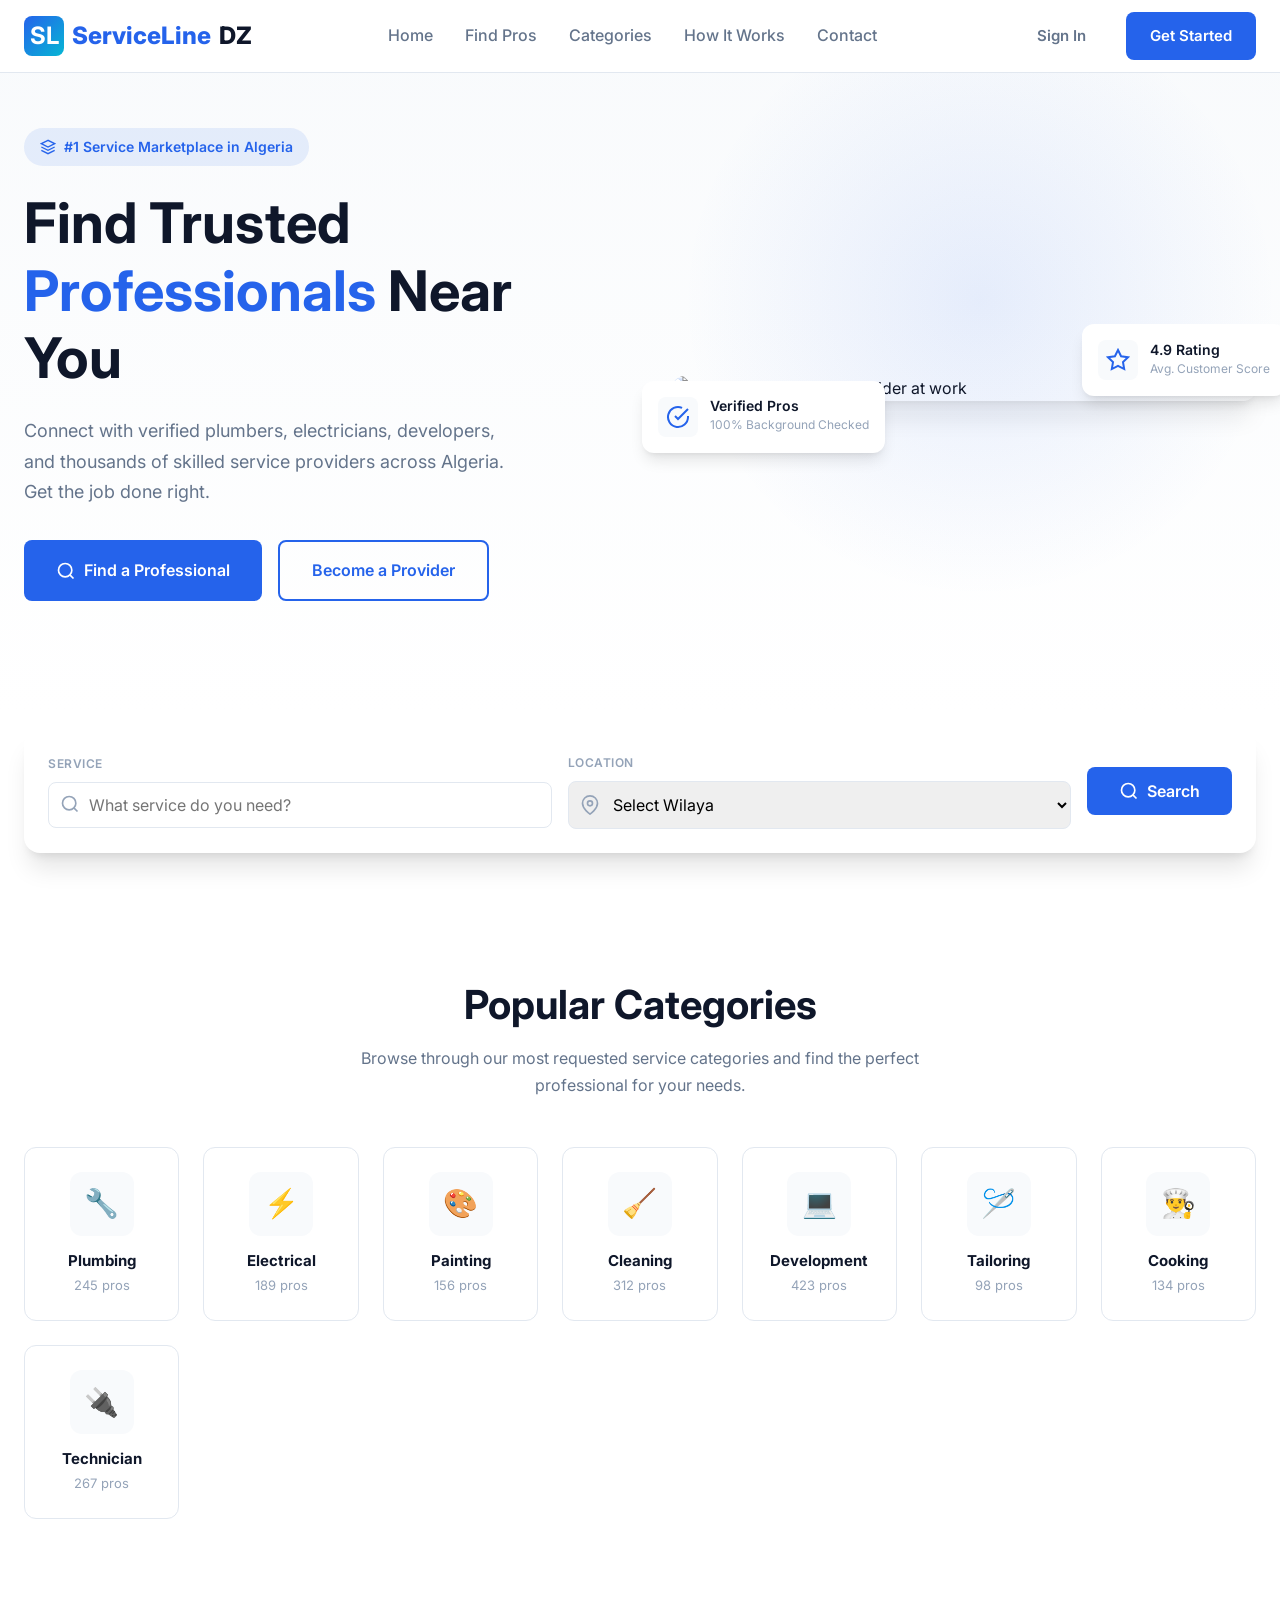
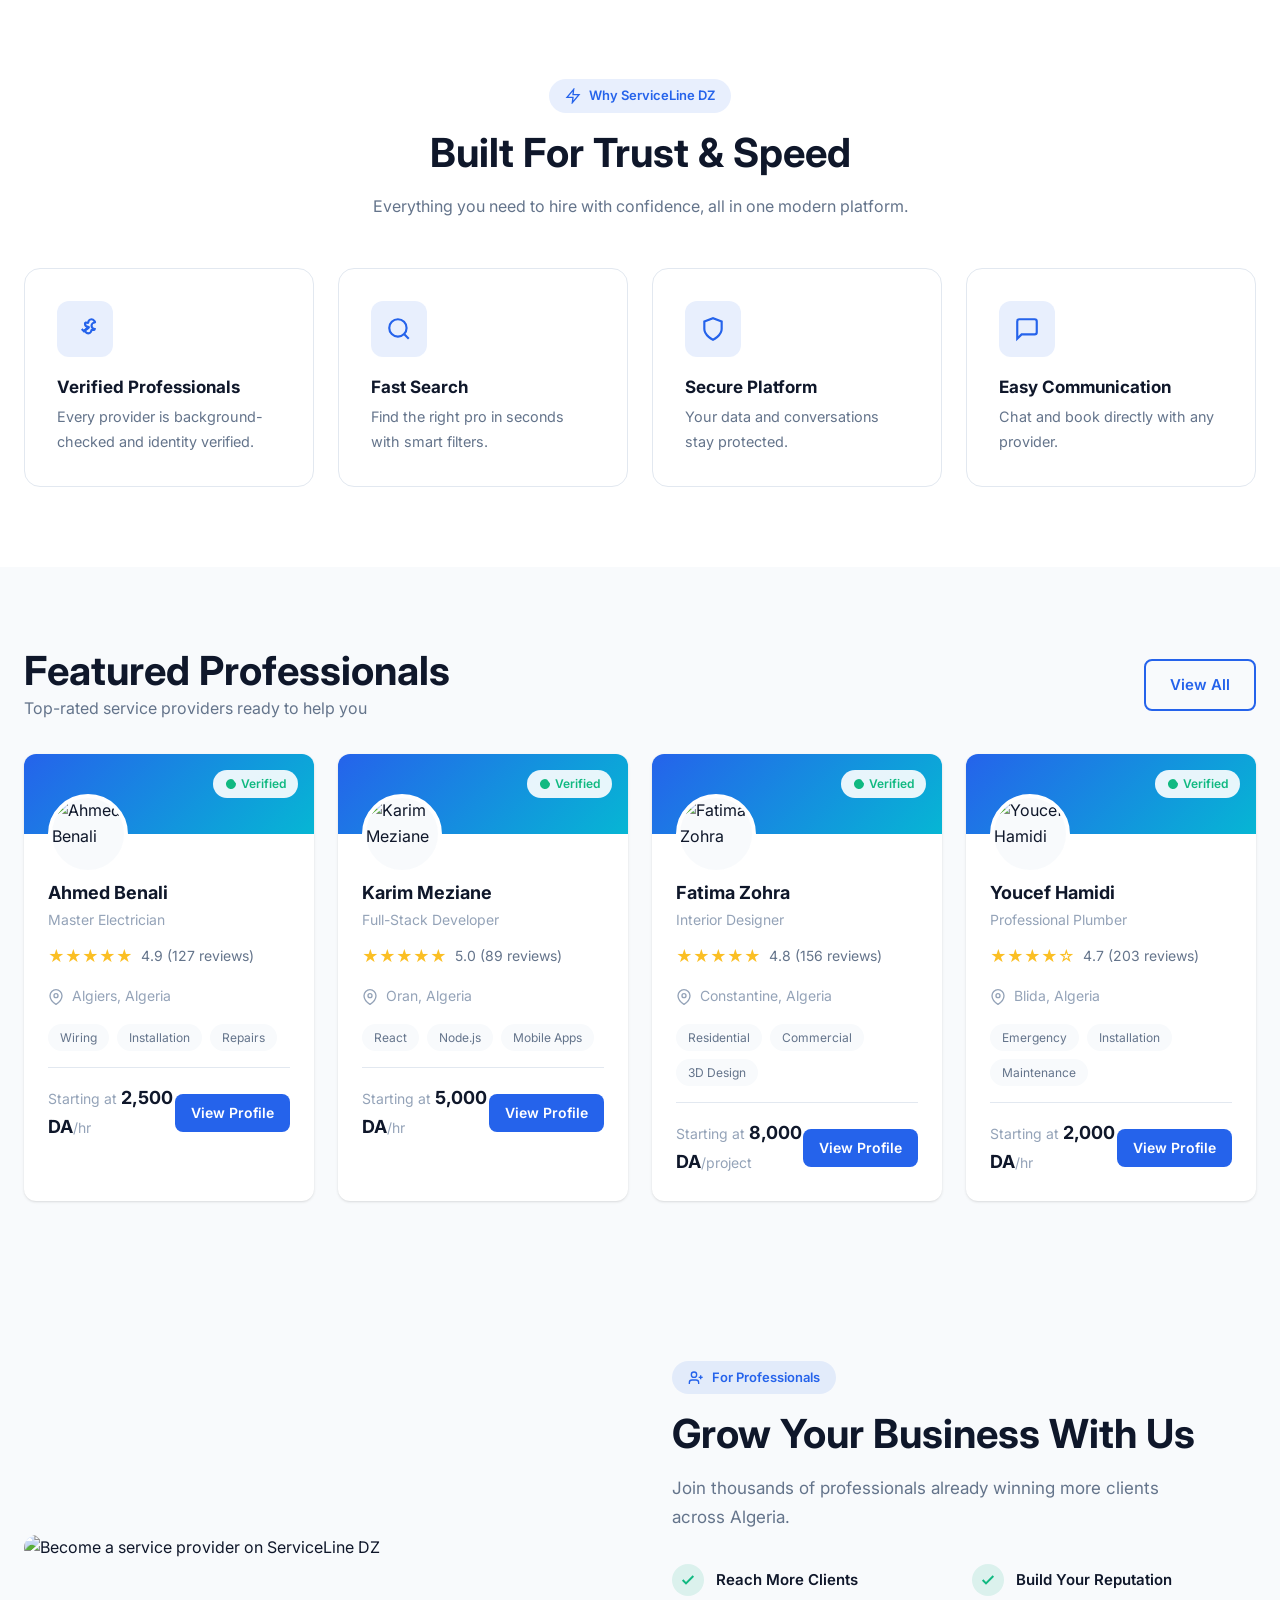
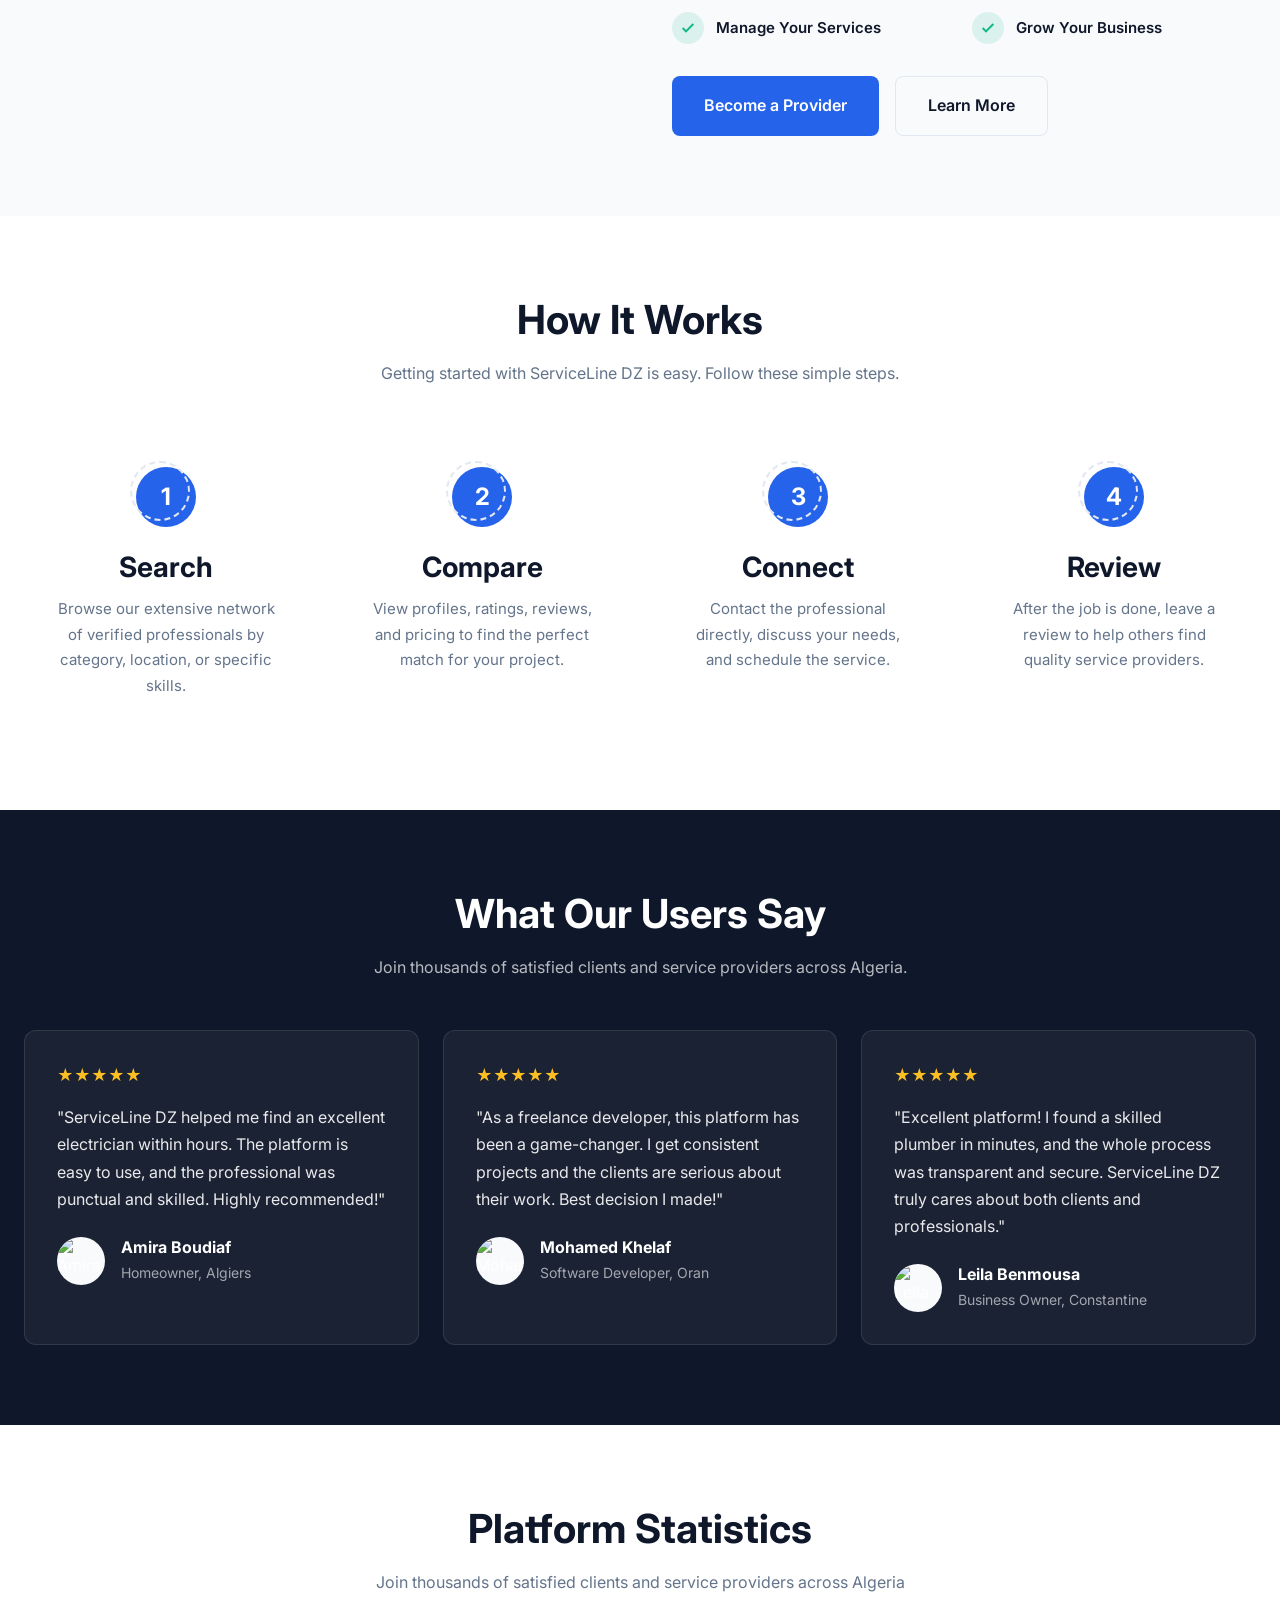
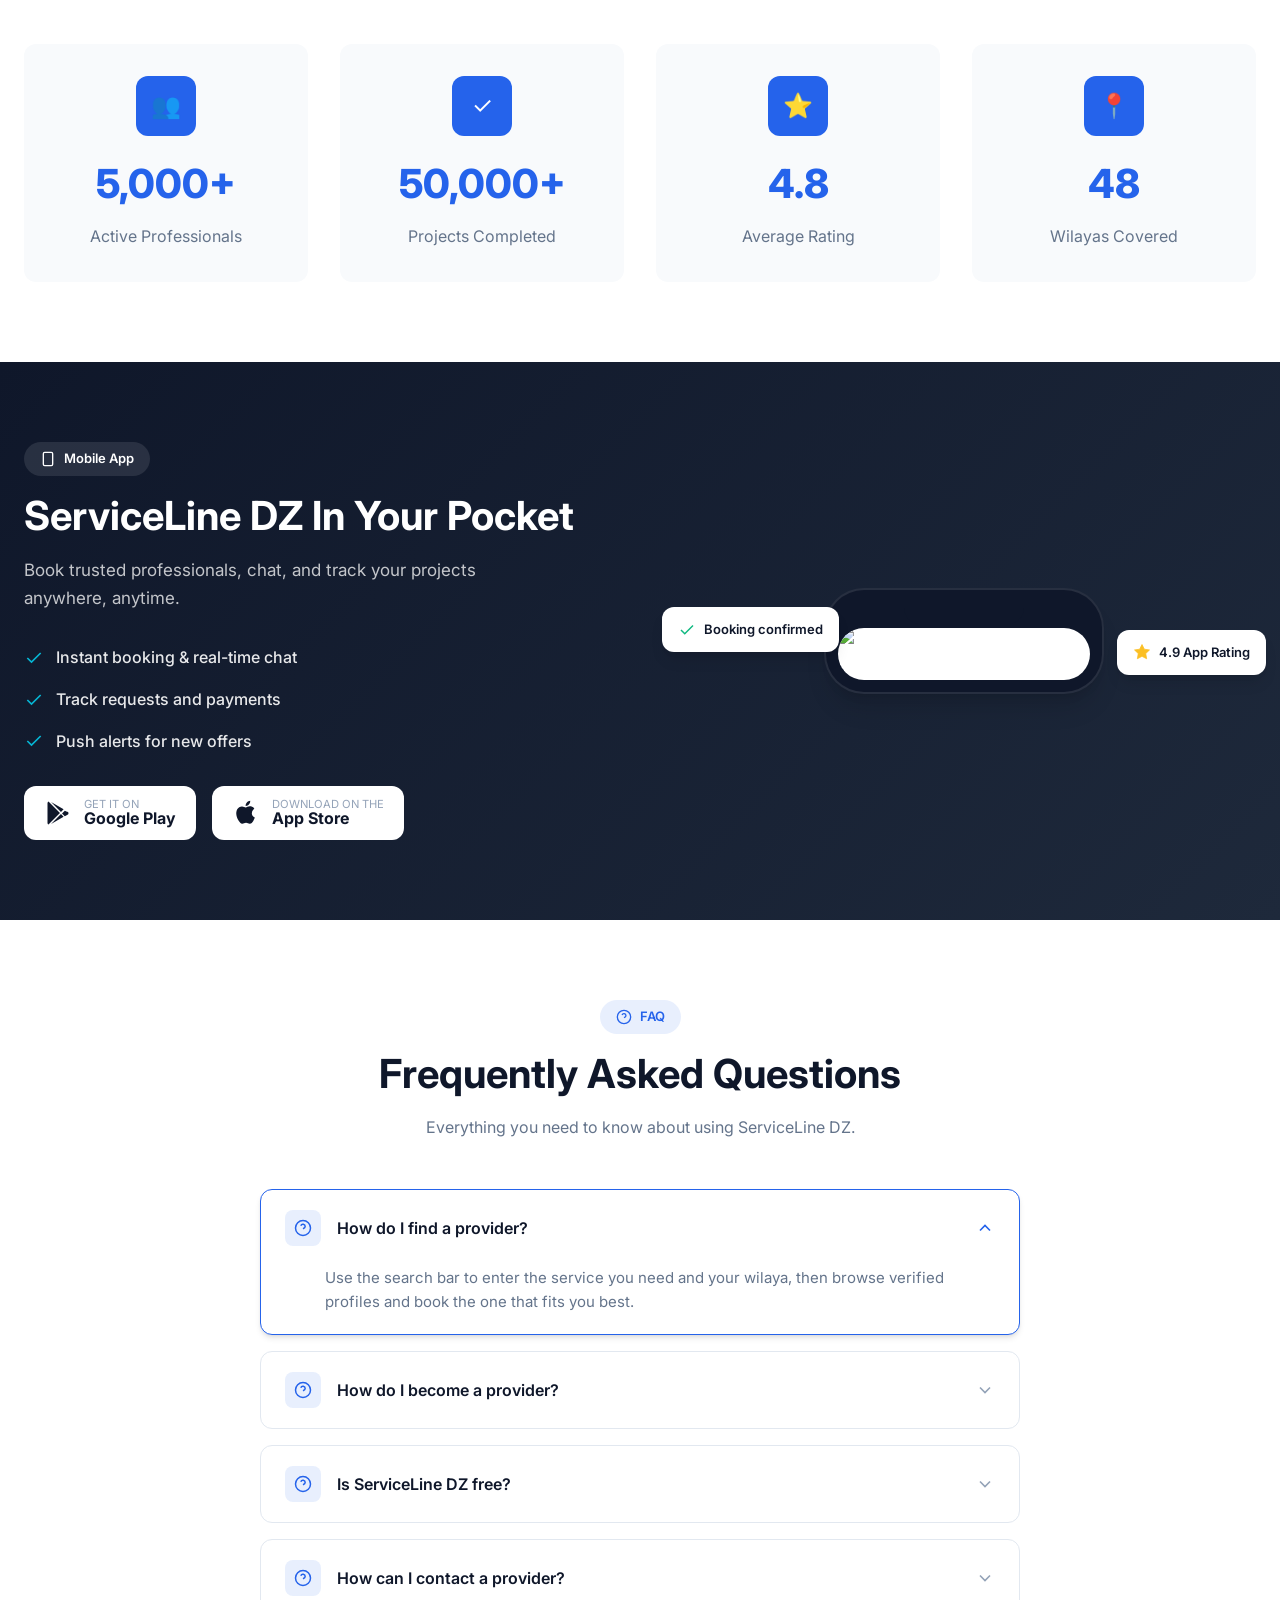
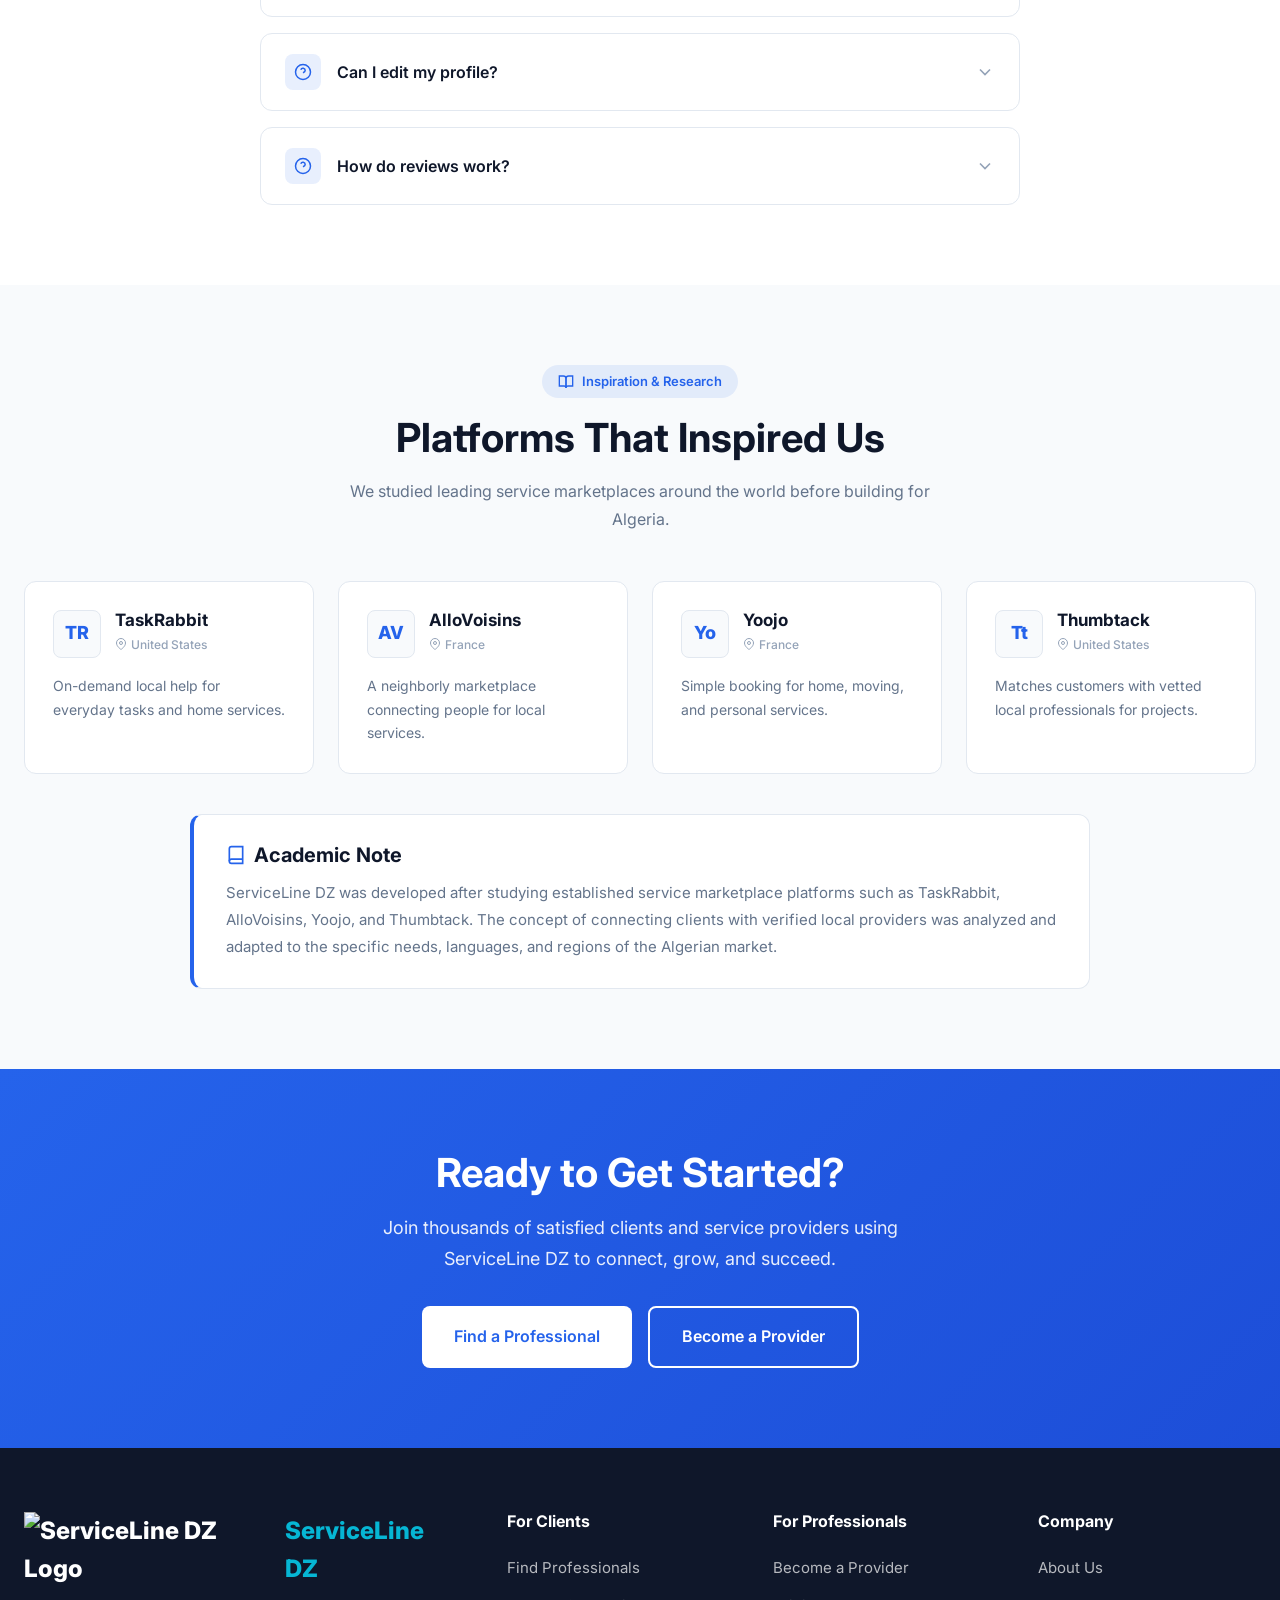
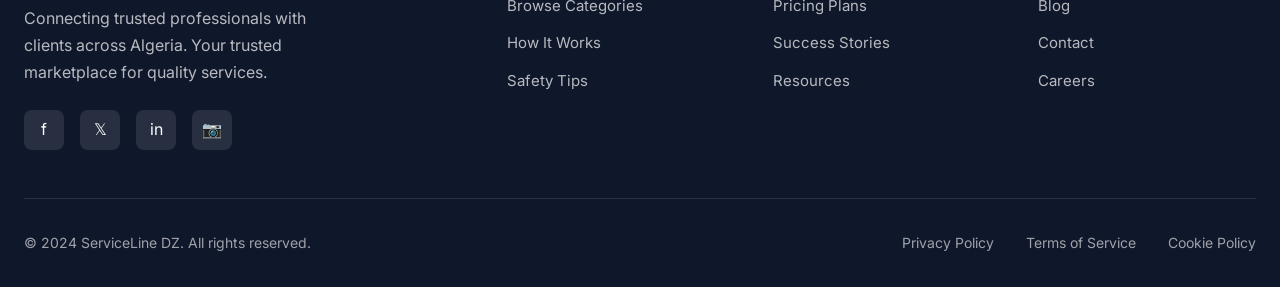
==== commit a1672bd7: "Add database schema" ====
--- a/index.html
+++ b/index.html
@@ -1,54 +1,1813 @@
 <!DOCTYPE html>
 <html lang="en">
 <head>
-  <meta charset="UTF-8">
-  <meta name="viewport" content="width=device-width, initial-scale=1.0">
-  <meta name="description" content="ServiceLine DZ - Connect with trusted service providers in Algeria. Find plumbers, electricians, developers, and more.">
-  <title>ServiceLine DZ - Professional Service Marketplace in Algeria</title>
-  <link rel="preconnect" href="https://fonts.googleapis.com">
-  <link rel="preconnect" href="https://fonts.gstatic.com" crossorigin>
-  <link href="https://fonts.googleapis.com/css2?family=Inter:wght@400;500;600;700;800&display=swap" rel="stylesheet">
-  <link rel="stylesheet" href="css/styles.css">
+  <meta charset="UTF-8" />
+  <meta name="viewport" content="width=device-width, initial-scale=1.0" />
+  <title>ServiceLine DZ - Find Trusted Professionals in Algeria</title>
+  <meta name="description" content="ServiceLine DZ connects you with verified plumbers, electricians, developers and thousands of skilled service providers across Algeria." />
+  <meta name="theme-color" content="#2563eb" />
+  <link rel="preconnect" href="https://fonts.googleapis.com" />
+  <link rel="preconnect" href="https://fonts.gstatic.com" crossorigin />
+  <link href="https://fonts.googleapis.com/css2?family=Inter:wght@400;500;600;700;800&display=swap" rel="stylesheet" />
+  <style>
+    /* ============================================
+       ServiceLine DZ - Main Stylesheet
+       Professional Service Marketplace for Algeria
+       ============================================ */
+
+    /* CSS Variables */
+    :root {
+      --primary: #2563eb;
+      --primary-dark: #1d4ed8;
+      --primary-light: #3b82f6;
+      --secondary: #0f172a;
+      --accent: #06b6d4;
+      --background: #ffffff;
+      --background-alt: #f8fafc;
+      --surface: #ffffff;
+      --border: #e2e8f0;
+      --text-primary: #0f172a;
+      --text-secondary: #64748b;
+      --text-muted: #94a3b8;
+      --success: #10b981;
+      --warning: #f59e0b;
+      --error: #ef4444;
+      --shadow-sm: 0 1px 2px 0 rgb(0 0 0 / 0.05);
+      --shadow: 0 1px 3px 0 rgb(0 0 0 / 0.1), 0 1px 2px -1px rgb(0 0 0 / 0.1);
+      --shadow-md: 0 4px 6px -1px rgb(0 0 0 / 0.1), 0 2px 4px -2px rgb(0 0 0 / 0.1);
+      --shadow-lg: 0 10px 15px -3px rgb(0 0 0 / 0.1), 0 4px 6px -4px rgb(0 0 0 / 0.1);
+      --shadow-xl: 0 20px 25px -5px rgb(0 0 0 / 0.1), 0 8px 10px -6px rgb(0 0 0 / 0.1);
+      --radius-sm: 0.375rem;
+      --radius: 0.5rem;
+      --radius-lg: 0.75rem;
+      --radius-xl: 1rem;
+      --radius-2xl: 1.5rem;
+      --transition: all 0.3s ease;
+    }
+
+    /* Reset & Base */
+    *, *::before, *::after {
+      margin: 0;
+      padding: 0;
+      box-sizing: border-box;
+    }
+
+    html {
+      scroll-behavior: smooth;
+    }
+
+    body {
+      font-family: 'Inter', -apple-system, BlinkMacSystemFont, 'Segoe UI', Roboto, sans-serif;
+      background-color: var(--background);
+      color: var(--text-primary);
+      line-height: 1.6;
+      -webkit-font-smoothing: antialiased;
+    }
+
+    a {
+      text-decoration: none;
+      color: inherit;
+      transition: var(--transition);
+    }
+
+    img {
+      max-width: 100%;
+      height: auto;
+      display: block;
+    }
+
+    ul, ol {
+      list-style: none;
+    }
+
+    button {
+      cursor: pointer;
+      border: none;
+      background: none;
+      font-family: inherit;
+      transition: var(--transition);
+    }
+
+    input, textarea, select {
+      font-family: inherit;
+      font-size: inherit;
+    }
+
+    /* Typography */
+    h1, h2, h3, h4, h5, h6 {
+      font-weight: 700;
+      line-height: 1.2;
+      color: var(--text-primary);
+    }
+
+    h1 { font-size: clamp(2rem, 5vw, 3.5rem); }
+    h2 { font-size: clamp(1.5rem, 4vw, 2.5rem); }
+    h3 { font-size: clamp(1.25rem, 3vw, 1.75rem); }
+    h4 { font-size: 1.25rem; }
+    h5 { font-size: 1.125rem; }
+    h6 { font-size: 1rem; }
+
+    p {
+      color: var(--text-secondary);
+      line-height: 1.7;
+    }
+
+    /* Container */
+    .container {
+      width: 100%;
+      max-width: 1280px;
+      margin: 0 auto;
+      padding: 0 1.5rem;
+    }
+
+    /* ============================================
+       Navigation
+       ============================================ */
+    .navbar {
+      position: fixed;
+      top: 0;
+      left: 0;
+      right: 0;
+      background: rgba(255, 255, 255, 0.95);
+      backdrop-filter: blur(10px);
+      border-bottom: 1px solid var(--border);
+      z-index: 1000;
+      transition: var(--transition);
+    }
+
+    .navbar.scrolled {
+      box-shadow: var(--shadow-md);
+    }
+
+    .navbar .container {
+      display: flex;
+      align-items: center;
+      justify-content: space-between;
+      height: 72px;
+    }
+
+    .logo {
+      display: flex;
+      align-items: center;
+      gap: 0.5rem;
+      font-size: 1.5rem;
+      font-weight: 800;
+      color: var(--primary);
+    }
+
+    .logo span {
+      color: var(--secondary);
+    }
+
+    .logo-icon {
+      width: 40px;
+      height: 40px;
+      background: linear-gradient(135deg, var(--primary), var(--accent));
+      border-radius: var(--radius);
+      display: flex;
+      align-items: center;
+      justify-content: center;
+      color: white;
+      font-weight: 700;
+    }
+
+    .nav-links {
+      display: flex;
+      align-items: center;
+      gap: 2rem;
+    }
+
+    .nav-links a {
+      font-weight: 500;
+      color: var(--text-secondary);
+      position: relative;
+    }
+
+    .nav-links a:hover {
+      color: var(--primary);
+    }
+
+    .nav-links a::after {
+      content: '';
+      position: absolute;
+      bottom: -4px;
+      left: 0;
+      width: 0;
+      height: 2px;
+      background: var(--primary);
+      transition: var(--transition);
+    }
+
+    .nav-links a:hover::after {
+      width: 100%;
+    }
+
+    .nav-buttons {
+      display: flex;
+      align-items: center;
+      gap: 1rem;
+    }
+
+    .mobile-menu-btn {
+      display: none;
+      flex-direction: column;
+      gap: 5px;
+      padding: 0.5rem;
+    }
+
+    .mobile-menu-btn span {
+      width: 24px;
+      height: 2px;
+      background: var(--text-primary);
+      transition: var(--transition);
+    }
+
+    /* Mobile Navigation */
+    .mobile-nav {
+      display: none;
+      position: fixed;
+      top: 72px;
+      left: 0;
+      right: 0;
+      background: white;
+      border-bottom: 1px solid var(--border);
+      padding: 1.5rem;
+      box-shadow: var(--shadow-lg);
+      z-index: 999;
+    }
+
+    .mobile-nav.active {
+      display: block;
+    }
+
+    .mobile-nav a {
+      display: block;
+      padding: 0.75rem 0;
+      font-weight: 500;
+      color: var(--text-secondary);
+      border-bottom: 1px solid var(--border);
+    }
+
+    .mobile-nav a:hover {
+      color: var(--primary);
+    }
+
+    .mobile-nav .btn {
+      width: 100%;
+      margin-top: 1rem;
+      justify-content: center;
+    }
+
+    /* ============================================
+       Buttons
+       ============================================ */
+    .btn {
+      display: inline-flex;
+      align-items: center;
+      gap: 0.5rem;
+      padding: 0.75rem 1.5rem;
+      border-radius: var(--radius);
+      font-weight: 600;
+      font-size: 0.9375rem;
+      transition: var(--transition);
+      white-space: nowrap;
+    }
+
+    .btn-primary {
+      background: var(--primary);
+      color: white;
+    }
+
+    .btn-primary:hover {
+      background: var(--primary-dark);
+      transform: translateY(-2px);
+      box-shadow: var(--shadow-md);
+    }
+
+    .btn-secondary {
+      background: var(--background-alt);
+      color: var(--text-primary);
+      border: 1px solid var(--border);
+    }
+
+    .btn-secondary:hover {
+      background: var(--border);
+      transform: translateY(-2px);
+    }
+
+    .btn-outline {
+      background: transparent;
+      color: var(--primary);
+      border: 2px solid var(--primary);
+    }
+
+    .btn-outline:hover {
+      background: var(--primary);
+      color: white;
+    }
+
+    .btn-ghost {
+      background: transparent;
+      color: var(--text-secondary);
+    }
+
+    .btn-ghost:hover {
+      background: var(--background-alt);
+      color: var(--primary);
+    }
+
+    .btn-lg {
+      padding: 1rem 2rem;
+      font-size: 1rem;
+    }
+
+    .btn-sm {
+      padding: 0.5rem 1rem;
+      font-size: 0.875rem;
+    }
+
+    .btn-icon {
+      padding: 0.75rem;
+    }
+
+    /* ============================================
+       Hero Section
+       ============================================ */
+    .hero {
+      padding: 8rem 0 4rem;
+      background: linear-gradient(180deg, var(--background-alt) 0%, var(--background) 100%);
+      position: relative;
+      overflow: hidden;
+    }
+
+    .hero::before {
+      content: '';
+      position: absolute;
+      top: 0;
+      right: 0;
+      width: 600px;
+      height: 600px;
+      background: radial-gradient(circle, rgba(37, 99, 235, 0.1) 0%, transparent 70%);
+      pointer-events: none;
+    }
+
+    .hero .container {
+      display: grid;
+      grid-template-columns: 1fr 1fr;
+      gap: 4rem;
+      align-items: center;
+    }
+
+    .hero-content {
+      animation: fadeInUp 0.8s ease;
+    }
+
+    .hero-badge {
+      display: inline-flex;
+      align-items: center;
+      gap: 0.5rem;
+      background: rgba(37, 99, 235, 0.1);
+      color: var(--primary);
+      padding: 0.5rem 1rem;
+      border-radius: 100px;
+      font-size: 0.875rem;
+      font-weight: 600;
+      margin-bottom: 1.5rem;
+    }
+
+    .hero-badge svg {
+      width: 16px;
+      height: 16px;
+    }
+
+    .hero h1 {
+      margin-bottom: 1.5rem;
+    }
+
+    .hero h1 span {
+      color: var(--primary);
+    }
+
+    .hero-text {
+      font-size: 1.125rem;
+      margin-bottom: 2rem;
+      max-width: 500px;
+    }
+
+    .hero-buttons {
+      display: flex;
+      gap: 1rem;
+      margin-bottom: 3rem;
+    }
+
+    .hero-stats {
+      display: flex;
+      gap: 3rem;
+    }
+
+    .hero-stat {
+      text-align: center;
+    }
+
+    .hero-stat-value {
+      font-size: 2rem;
+      font-weight: 800;
+      color: var(--primary);
+    }
+
+    .hero-stat-label {
+      font-size: 0.875rem;
+      color: var(--text-muted);
+    }
+
+    .hero-image {
+      position: relative;
+      animation: fadeInRight 0.8s ease;
+    }
+
+    .hero-image img {
+      width: 100%;
+      border-radius: var(--radius-2xl);
+      box-shadow: var(--shadow-xl);
+    }
+
+    .hero-card {
+      position: absolute;
+      background: white;
+      padding: 1rem;
+      border-radius: var(--radius-lg);
+      box-shadow: var(--shadow-lg);
+      animation: float 3s ease-in-out infinite;
+    }
+
+    .hero-card-1 {
+      top: 20%;
+      left: -30px;
+    }
+
+    .hero-card-2 {
+      bottom: 20%;
+      right: -30px;
+      animation-delay: 1.5s;
+    }
+
+    .hero-card-content {
+      display: flex;
+      align-items: center;
+      gap: 0.75rem;
+    }
+
+    .hero-card-icon {
+      width: 40px;
+      height: 40px;
+      background: var(--background-alt);
+      border-radius: var(--radius);
+      display: flex;
+      align-items: center;
+      justify-content: center;
+      color: var(--primary);
+    }
+
+    .hero-card-text h4 {
+      font-size: 0.875rem;
+      font-weight: 600;
+    }
+
+    .hero-card-text p {
+      font-size: 0.75rem;
+      color: var(--text-muted);
+    }
+
+    /* ============================================
+       Search Section
+       ============================================ */
+    .search-section {
+      padding: 3rem 0;
+      margin-top: -2rem;
+      position: relative;
+      z-index: 10;
+    }
+
+    .search-box {
+      background: white;
+      border-radius: var(--radius-xl);
+      box-shadow: var(--shadow-xl);
+      padding: 1.5rem;
+      display: flex;
+      gap: 1rem;
+      align-items: center;
+      flex-wrap: wrap;
+    }
+
+    .search-input-group {
+      flex: 1;
+      min-width: 200px;
+      position: relative;
+    }
+
+    .search-input-group label {
+      display: block;
+      font-size: 0.75rem;
+      font-weight: 600;
+      color: var(--text-muted);
+      text-transform: uppercase;
+      letter-spacing: 0.5px;
+      margin-bottom: 0.5rem;
+    }
+
+    .search-input-group input,
+    .search-input-group select {
+      width: 100%;
+      padding: 0.75rem 1rem;
+      padding-left: 2.5rem;
+      border: 1px solid var(--border);
+      border-radius: var(--radius);
+      font-size: 1rem;
+      transition: var(--transition);
+    }
+
+    .search-input-group input:focus,
+    .search-input-group select:focus {
+      outline: none;
+      border-color: var(--primary);
+      box-shadow: 0 0 0 3px rgba(37, 99, 235, 0.1);
+    }
+
+    .search-input-group .icon {
+      position: absolute;
+      left: 0.75rem;
+      bottom: 0.85rem;
+      color: var(--text-muted);
+      width: 20px;
+      height: 20px;
+    }
+
+    .search-box .btn {
+      height: 48px;
+      padding: 0 2rem;
+    }
+
+    /* ============================================
+       Categories Section
+       ============================================ */
+    .categories {
+      padding: 5rem 0;
+    }
+
+    .section-header {
+      text-align: center;
+      margin-bottom: 3rem;
+    }
+
+    .section-header h2 {
+      margin-bottom: 1rem;
+    }
+
+    .section-header p {
+      max-width: 600px;
+      margin: 0 auto;
+    }
+
+    .categories-grid {
+      display: grid;
+      grid-template-columns: repeat(auto-fit, minmax(150px, 1fr));
+      gap: 1.5rem;
+    }
+
+    .category-card {
+      background: white;
+      border: 1px solid var(--border);
+      border-radius: var(--radius-lg);
+      padding: 1.5rem;
+      text-align: center;
+      transition: var(--transition);
+      cursor: pointer;
+    }
+
+    .category-card:hover {
+      border-color: var(--primary);
+      box-shadow: var(--shadow-md);
+      transform: translateY(-4px);
+    }
+
+    .category-icon {
+      width: 64px;
+      height: 64px;
+      background: var(--background-alt);
+      border-radius: var(--radius-lg);
+      display: flex;
+      align-items: center;
+      justify-content: center;
+      margin: 0 auto 1rem;
+      font-size: 1.75rem;
+      transition: var(--transition);
+    }
+
+    .category-card:hover .category-icon {
+      background: var(--primary);
+      color: white;
+    }
+
+    .category-card h4 {
+      font-size: 0.9375rem;
+      margin-bottom: 0.25rem;
+    }
+
+    .category-card p {
+      font-size: 0.8125rem;
+      color: var(--text-muted);
+    }
+
+    /* ============================================
+       Featured Professionals
+       ============================================ */
+    .featured {
+      padding: 5rem 0;
+      background: var(--background-alt);
+    }
+
+    .featured-header {
+      display: flex;
+      justify-content: space-between;
+      align-items: center;
+      margin-bottom: 2rem;
+    }
+
+    .professionals-grid {
+      display: grid;
+      grid-template-columns: repeat(auto-fit, minmax(280px, 1fr));
+      gap: 1.5rem;
+    }
+
+    .professional-card {
+      background: white;
+      border-radius: var(--radius-lg);
+      overflow: hidden;
+      box-shadow: var(--shadow);
+      transition: var(--transition);
+    }
+
+    .professional-card:hover {
+      transform: translateY(-4px);
+      box-shadow: var(--shadow-lg);
+    }
+
+    .professional-cover {
+      height: 80px;
+      background: linear-gradient(135deg, var(--primary), var(--accent));
+      position: relative;
+    }
+
+    .professional-avatar {
+      width: 80px;
+      height: 80px;
+      border-radius: 50%;
+      border: 4px solid white;
+      position: absolute;
+      bottom: -40px;
+      left: 1.5rem;
+      object-fit: cover;
+      background: var(--background-alt);
+    }
+
+    .professional-content {
+      padding: 3rem 1.5rem 1.5rem;
+    }
+
+    .professional-badge {
+      position: absolute;
+      top: 1rem;
+      right: 1rem;
+      background: rgba(255, 255, 255, 0.9);
+      color: var(--success);
+      padding: 0.25rem 0.75rem;
+      border-radius: 100px;
+      font-size: 0.75rem;
+      font-weight: 600;
+      display: flex;
+      align-items: center;
+      gap: 0.25rem;
+    }
+
+    .professional-name {
+      font-size: 1.125rem;
+      margin-bottom: 0.25rem;
+    }
+
+    .professional-title {
+      color: var(--text-muted);
+      font-size: 0.875rem;
+      margin-bottom: 0.75rem;
+    }
+
+    .professional-rating {
+      display: flex;
+      align-items: center;
+      gap: 0.5rem;
+      margin-bottom: 1rem;
+    }
+
+    .stars {
+      display: flex;
+      gap: 2px;
+      color: #fbbf24;
+    }
+
+    .rating-text {
+      font-size: 0.875rem;
+      color: var(--text-secondary);
+    }
+
+    .professional-location {
+      display: flex;
+      align-items: center;
+      gap: 0.5rem;
+      color: var(--text-muted);
+      font-size: 0.875rem;
+      margin-bottom: 1rem;
+    }
+
+    .professional-tags {
+      display: flex;
+      flex-wrap: wrap;
+      gap: 0.5rem;
+      margin-bottom: 1rem;
+    }
+
+    .tag {
+      background: var(--background-alt);
+      color: var(--text-secondary);
+      padding: 0.25rem 0.75rem;
+      border-radius: 100px;
+      font-size: 0.75rem;
+    }
+
+    .professional-footer {
+      display: flex;
+      justify-content: space-between;
+      align-items: center;
+      padding-top: 1rem;
+      border-top: 1px solid var(--border);
+    }
+
+    .professional-price {
+      font-size: 0.875rem;
+      color: var(--text-muted);
+    }
+
+    .professional-price span {
+      font-size: 1.125rem;
+      font-weight: 700;
+      color: var(--text-primary);
+    }
+
+    /* ============================================
+       How It Works
+       ============================================ */
+    .how-it-works {
+      padding: 5rem 0;
+    }
+
+    .steps-grid {
+      display: grid;
+      grid-template-columns: repeat(auto-fit, minmax(250px, 1fr));
+      gap: 2rem;
+      position: relative;
+    }
+
+    .step-card {
+      text-align: center;
+      padding: 2rem;
+      position: relative;
+    }
+
+    .step-number {
+      width: 60px;
+      height: 60px;
+      background: var(--primary);
+      color: white;
+      border-radius: 50%;
+      display: flex;
+      align-items: center;
+      justify-content: center;
+      font-size: 1.5rem;
+      font-weight: 700;
+      margin: 0 auto 1.5rem;
+      position: relative;
+    }
+
+    .step-number::after {
+      content: '';
+      position: absolute;
+      width: 100%;
+      height: 100%;
+      border: 2px dashed var(--border);
+      border-radius: 50%;
+      top: -6px;
+      left: -6px;
+      padding: 6px;
+    }
+
+    .step-card h3 {
+      margin-bottom: 0.75rem;
+    }
+
+    .step-card p {
+      font-size: 0.9375rem;
+    }
+
+    /* ============================================
+       Testimonials
+       ============================================ */
+    .testimonials {
+      padding: 5rem 0;
+      background: var(--secondary);
+      color: white;
+    }
+
+    .testimonials .section-header h2 {
+      color: white;
+    }
+
+    .testimonials .section-header p {
+      color: rgba(255, 255, 255, 0.7);
+    }
+
+    .testimonials-grid {
+      display: grid;
+      grid-template-columns: repeat(auto-fit, minmax(300px, 1fr));
+      gap: 1.5rem;
+    }
+
+    .testimonial-card {
+      background: rgba(255, 255, 255, 0.05);
+      border: 1px solid rgba(255, 255, 255, 0.1);
+      border-radius: var(--radius-lg);
+      padding: 2rem;
+      transition: var(--transition);
+    }
+
+    .testimonial-card:hover {
+      background: rgba(255, 255, 255, 0.1);
+      transform: translateY(-4px);
+    }
+
+    .testimonial-stars {
+      display: flex;
+      gap: 4px;
+      color: #fbbf24;
+      margin-bottom: 1rem;
+    }
+
+    .testimonial-text {
+      color: rgba(255, 255, 255, 0.9);
+      font-size: 1rem;
+      line-height: 1.7;
+      margin-bottom: 1.5rem;
+    }
+
+    .testimonial-author {
+      display: flex;
+      align-items: center;
+      gap: 1rem;
+    }
+
+    .testimonial-avatar {
+      width: 48px;
+      height: 48px;
+      border-radius: 50%;
+      object-fit: cover;
+      background: var(--background-alt);
+    }
+
+    .testimonial-info h4 {
+      color: white;
+      font-size: 1rem;
+      margin-bottom: 0.25rem;
+    }
+
+    .testimonial-info p {
+      color: rgba(255, 255, 255, 0.6);
+      font-size: 0.875rem;
+    }
+
+    /* ============================================
+       Statistics
+       ============================================ */
+    .statistics {
+      padding: 5rem 0;
+    }
+
+    .stats-grid {
+      display: grid;
+      grid-template-columns: repeat(auto-fit, minmax(200px, 1fr));
+      gap: 2rem;
+    }
+
+    .stat-card {
+      text-align: center;
+      padding: 2rem;
+      background: var(--background-alt);
+      border-radius: var(--radius-lg);
+      transition: var(--transition);
+    }
+
+    .stat-card:hover {
+      transform: scale(1.05);
+    }
+
+    .stat-icon {
+      width: 60px;
+      height: 60px;
+      background: var(--primary);
+      color: white;
+      border-radius: var(--radius-lg);
+      display: flex;
+      align-items: center;
+      justify-content: center;
+      margin: 0 auto 1rem;
+      font-size: 1.5rem;
+    }
+
+    .stat-value {
+      font-size: 2.5rem;
+      font-weight: 800;
+      color: var(--primary);
+      margin-bottom: 0.5rem;
+    }
+
+    .stat-label {
+      color: var(--text-secondary);
+    }
+
+    /* ============================================
+       CTA Section
+       ============================================ */
+    .cta {
+      padding: 5rem 0;
+      background: linear-gradient(135deg, var(--primary) 0%, var(--primary-dark) 100%);
+      color: white;
+      text-align: center;
+    }
+
+    .cta h2 {
+      color: white;
+      margin-bottom: 1rem;
+    }
+
+    .cta p {
+      color: rgba(255, 255, 255, 0.9);
+      max-width: 600px;
+      margin: 0 auto 2rem;
+      font-size: 1.125rem;
+    }
+
+    .cta-buttons {
+      display: flex;
+      justify-content: center;
+      gap: 1rem;
+      flex-wrap: wrap;
+    }
+
+    .cta .btn-primary {
+      background: white;
+      color: var(--primary);
+    }
+
+    .cta .btn-primary:hover {
+      background: var(--background-alt);
+    }
+
+    .cta .btn-outline {
+      border-color: white;
+      color: white;
+    }
+
+    .cta .btn-outline:hover {
+      background: white;
+      color: var(--primary);
+    }
+
+    /* ============================================
+       Footer
+       ============================================ */
+    .footer {
+      background: var(--secondary);
+      color: white;
+      padding: 4rem 0 2rem;
+    }
+
+    .footer-grid {
+      display: grid;
+      grid-template-columns: 2fr repeat(3, 1fr);
+      gap: 3rem;
+      margin-bottom: 3rem;
+    }
+
+    .footer-brand .logo {
+      color: white;
+      margin-bottom: 1rem;
+    }
+
+    .footer-brand .logo span {
+      color: var(--accent);
+    }
+
+    .footer-brand p {
+      color: rgba(255, 255, 255, 0.7);
+      margin-bottom: 1.5rem;
+      max-width: 300px;
+    }
+
+    .social-links {
+      display: flex;
+      gap: 1rem;
+    }
+
+    .social-link {
+      width: 40px;
+      height: 40px;
+      background: rgba(255, 255, 255, 0.1);
+      border-radius: var(--radius);
+      display: flex;
+      align-items: center;
+      justify-content: center;
+      color: white;
+      transition: var(--transition);
+    }
+
+    .social-link:hover {
+      background: var(--primary);
+      transform: translateY(-2px);
+    }
+
+    .footer-column h4 {
+      color: white;
+      margin-bottom: 1.5rem;
+      font-size: 1rem;
+    }
+
+    .footer-column ul {
+      display: flex;
+      flex-direction: column;
+      gap: 0.75rem;
+    }
+
+    .footer-column a {
+      color: rgba(255, 255, 255, 0.7);
+      font-size: 0.9375rem;
+      transition: var(--transition);
+    }
+
+    .footer-column a:hover {
+      color: white;
+      padding-left: 4px;
+    }
+
+    .footer-bottom {
+      padding-top: 2rem;
+      border-top: 1px solid rgba(255, 255, 255, 0.1);
+      display: flex;
+      justify-content: space-between;
+      align-items: center;
+      flex-wrap: wrap;
+      gap: 1rem;
+    }
+
+    .footer-bottom p {
+      color: rgba(255, 255, 255, 0.6);
+      font-size: 0.875rem;
+    }
+
+    .footer-bottom-links {
+      display: flex;
+      gap: 2rem;
+    }
+
+    .footer-bottom-links a {
+      color: rgba(255, 255, 255, 0.6);
+      font-size: 0.875rem;
+    }
+
+    .footer-bottom-links a:hover {
+      color: white;
+    }
+
+    /* ============================================
+       Animations
+       ============================================ */
+    @keyframes fadeInUp {
+      from {
+        opacity: 0;
+        transform: translateY(30px);
+      }
+      to {
+        opacity: 1;
+        transform: translateY(0);
+      }
+    }
+
+    @keyframes fadeInRight {
+      from {
+        opacity: 0;
+        transform: translateX(30px);
+      }
+      to {
+        opacity: 1;
+        transform: translateX(0);
+      }
+    }
+
+    @keyframes float {
+      0%, 100% {
+        transform: translateY(0px);
+      }
+      50% {
+        transform: translateY(-10px);
+      }
+    }
+
+    @keyframes fadeIn {
+      from {
+        opacity: 0;
+      }
+      to {
+        opacity: 1;
+      }
+    }
+
+    .animate-on-scroll {
+      opacity: 0;
+      transform: translateY(30px);
+      transition: opacity 0.6s ease, transform 0.6s ease;
+    }
+
+    .animate-on-scroll.visible {
+      opacity: 1;
+      transform: translateY(0);
+    }
+
+    /* ============================================
+       Section intro helper (shared by new sections)
+       ============================================ */
+    .section-badge {
+      display: inline-flex;
+      align-items: center;
+      gap: 0.5rem;
+      background: rgba(37, 99, 235, 0.1);
+      color: var(--primary);
+      padding: 0.4rem 1rem;
+      border-radius: 100px;
+      font-size: 0.8125rem;
+      font-weight: 600;
+      margin-bottom: 1rem;
+    }
+
+    .section-badge svg {
+      width: 16px;
+      height: 16px;
+    }
+
+    /* --- Why Choose Us --- */
+    .why-choose {
+      padding: 5rem 0;
+    }
+
+    .why-grid {
+      display: grid;
+      grid-template-columns: repeat(auto-fit, minmax(240px, 1fr));
+      gap: 1.5rem;
+    }
+
+    .why-card {
+      background: white;
+      border: 1px solid var(--border);
+      border-radius: var(--radius-xl);
+      padding: 2rem;
+      transition: var(--transition);
+      position: relative;
+      overflow: hidden;
+    }
+
+    .why-card::before {
+      content: '';
+      position: absolute;
+      top: 0;
+      left: 0;
+      width: 100%;
+      height: 3px;
+      background: linear-gradient(90deg, var(--primary), var(--accent));
+      transform: scaleX(0);
+      transform-origin: left;
+      transition: var(--transition);
+    }
+
+    .why-card:hover {
+      border-color: transparent;
+      box-shadow: var(--shadow-lg);
+      transform: translateY(-6px);
+    }
+
+    .why-card:hover::before {
+      transform: scaleX(1);
+    }
+
+    .why-icon {
+      width: 56px;
+      height: 56px;
+      border-radius: var(--radius-lg);
+      background: rgba(37, 99, 235, 0.1);
+      color: var(--primary);
+      display: flex;
+      align-items: center;
+      justify-content: center;
+      margin-bottom: 1.25rem;
+      transition: var(--transition);
+    }
+
+    .why-card:hover .why-icon {
+      background: var(--primary);
+      color: white;
+    }
+
+    .why-icon svg {
+      width: 26px;
+      height: 26px;
+    }
+
+    .why-card h4 {
+      margin-bottom: 0.5rem;
+      font-size: 1.0625rem;
+    }
+
+    .why-card p {
+      font-size: 0.9rem;
+    }
+
+    /* --- Become a Provider --- */
+    .become-provider {
+      padding: 5rem 0;
+      background: var(--background-alt);
+    }
+
+    .become-grid {
+      display: grid;
+      grid-template-columns: 1fr 1fr;
+      gap: 4rem;
+      align-items: center;
+    }
+
+    .become-image {
+      position: relative;
+    }
+
+    .become-image img {
+      width: 100%;
+      border-radius: var(--radius-2xl);
+    }
+
+    .become-content h2 {
+      margin-bottom: 1rem;
+    }
+
+    .become-content > p {
+      margin-bottom: 2rem;
+      font-size: 1.0625rem;
+      max-width: 520px;
+    }
+
+    .benefits-list {
+      display: grid;
+      grid-template-columns: 1fr 1fr;
+      gap: 1rem;
+      margin-bottom: 2rem;
+    }
+
+    .benefit-item {
+      display: flex;
+      align-items: center;
+      gap: 0.75rem;
+      font-weight: 600;
+      color: var(--text-primary);
+      font-size: 0.9375rem;
+    }
+
+    .benefit-check {
+      width: 32px;
+      height: 32px;
+      flex-shrink: 0;
+      border-radius: 50%;
+      background: rgba(16, 185, 129, 0.12);
+      color: var(--success);
+      display: flex;
+      align-items: center;
+      justify-content: center;
+    }
+
+    .benefit-check svg {
+      width: 16px;
+      height: 16px;
+    }
+
+    .become-buttons {
+      display: flex;
+      gap: 1rem;
+      flex-wrap: wrap;
+    }
+
+    /* --- Mobile App Showcase --- */
+    .mobile-app {
+      padding: 5rem 0;
+      background: linear-gradient(135deg, var(--secondary) 0%, #1e293b 100%);
+      color: white;
+      overflow: hidden;
+    }
+
+    .mobile-app-grid {
+      display: grid;
+      grid-template-columns: 1fr 1fr;
+      gap: 4rem;
+      align-items: center;
+    }
+
+    .mobile-app-content .section-badge {
+      background: rgba(255, 255, 255, 0.1);
+      color: white;
+    }
+
+    .mobile-app-content h2 {
+      color: white;
+      margin-bottom: 1rem;
+    }
+
+    .mobile-app-content > p {
+      color: rgba(255, 255, 255, 0.75);
+      font-size: 1.0625rem;
+      margin-bottom: 2rem;
+      max-width: 480px;
+    }
+
+    .app-features {
+      display: flex;
+      flex-direction: column;
+      gap: 1rem;
+      margin-bottom: 2rem;
+    }
+
+    .app-feature {
+      display: flex;
+      align-items: center;
+      gap: 0.75rem;
+      color: rgba(255, 255, 255, 0.9);
+      font-weight: 500;
+    }
+
+    .app-feature svg {
+      width: 20px;
+      height: 20px;
+      color: var(--accent);
+      flex-shrink: 0;
+    }
+
+    .store-buttons {
+      display: flex;
+      gap: 1rem;
+      flex-wrap: wrap;
+    }
+
+    .store-btn {
+      display: inline-flex;
+      align-items: center;
+      gap: 0.75rem;
+      background: white;
+      color: var(--secondary);
+      padding: 0.75rem 1.25rem;
+      border-radius: var(--radius-lg);
+      transition: var(--transition);
+    }
+
+    .store-btn:hover {
+      transform: translateY(-2px);
+      box-shadow: var(--shadow-lg);
+    }
+
+    .store-btn svg {
+      width: 28px;
+      height: 28px;
+    }
+
+    .store-btn-text {
+      display: flex;
+      flex-direction: column;
+      line-height: 1.1;
+    }
+
+    .store-btn-text small {
+      font-size: 0.7rem;
+      color: var(--text-muted);
+    }
+
+    .store-btn-text strong {
+      font-size: 1rem;
+    }
+
+    .mobile-app-visual {
+      display: flex;
+      justify-content: center;
+      position: relative;
+    }
+
+    .phone-mockup {
+      width: 280px;
+      background: #0f172a;
+      border-radius: 2.5rem;
+      padding: 0.75rem;
+      box-shadow: var(--shadow-xl);
+      border: 2px solid rgba(255, 255, 255, 0.1);
+      animation: float 4s ease-in-out infinite;
+    }
+
+    .phone-notch {
+      width: 120px;
+      height: 22px;
+      background: #0f172a;
+      border-radius: 0 0 1rem 1rem;
+      margin: 0 auto 0.25rem;
+    }
+
+    .phone-screen {
+      border-radius: 2rem;
+      overflow: hidden;
+      background: white;
+    }
+
+    .phone-screen img {
+      width: 100%;
+      display: block;
+    }
+
+    .app-float-card {
+      position: absolute;
+      background: white;
+      color: var(--text-primary);
+      padding: 0.75rem 1rem;
+      border-radius: var(--radius-lg);
+      box-shadow: var(--shadow-lg);
+      display: flex;
+      align-items: center;
+      gap: 0.5rem;
+      font-size: 0.8125rem;
+      font-weight: 600;
+      animation: float 3s ease-in-out infinite;
+    }
+
+    .app-float-card svg {
+      width: 18px;
+      height: 18px;
+      color: var(--success);
+    }
+
+    .app-float-1 {
+      top: 18%;
+      left: -10px;
+    }
+
+    .app-float-2 {
+      bottom: 18%;
+      right: -10px;
+      animation-delay: 1.5s;
+    }
+
+    /* --- FAQ --- */
+    .faq {
+      padding: 5rem 0;
+    }
+
+    .faq-list {
+      max-width: 760px;
+      margin: 0 auto;
+      display: flex;
+      flex-direction: column;
+      gap: 1rem;
+    }
+
+    .faq-item {
+      background: white;
+      border: 1px solid var(--border);
+      border-radius: var(--radius-lg);
+      overflow: hidden;
+      transition: var(--transition);
+    }
+
+    .faq-item.open {
+      border-color: var(--primary);
+      box-shadow: var(--shadow-md);
+    }
+
+    .faq-question {
+      width: 100%;
+      display: flex;
+      align-items: center;
+      gap: 1rem;
+      padding: 1.25rem 1.5rem;
+      text-align: left;
+      font-weight: 600;
+      font-size: 1rem;
+      color: var(--text-primary);
+    }
+
+    .faq-q-icon {
+      width: 36px;
+      height: 36px;
+      flex-shrink: 0;
+      border-radius: var(--radius);
+      background: rgba(37, 99, 235, 0.1);
+      color: var(--primary);
+      display: flex;
+      align-items: center;
+      justify-content: center;
+    }
+
+    .faq-q-icon svg {
+      width: 18px;
+      height: 18px;
+    }
+
+    .faq-chevron {
+      margin-left: auto;
+      flex-shrink: 0;
+      color: var(--text-muted);
+      transition: var(--transition);
+      display: flex;
+    }
+
+    .faq-chevron svg {
+      width: 20px;
+      height: 20px;
+    }
+
+    .faq-item.open .faq-chevron {
+      transform: rotate(180deg);
+      color: var(--primary);
+    }
+
+    .faq-answer {
+      max-height: 0;
+      overflow: hidden;
+      transition: max-height 0.3s ease;
+    }
+
+    .faq-answer-inner {
+      padding: 0 1.5rem 1.25rem 4rem;
+      color: var(--text-secondary);
+      font-size: 0.9375rem;
+    }
+
+    /* --- Inspiration / Similar Platforms --- */
+    .inspiration {
+      padding: 5rem 0;
+      background: var(--background-alt);
+    }
+
+    .platforms-grid {
+      display: grid;
+      grid-template-columns: repeat(auto-fit, minmax(240px, 1fr));
+      gap: 1.5rem;
+      margin-bottom: 2.5rem;
+    }
+
+    .platform-card {
+      background: white;
+      border: 1px solid var(--border);
+      border-radius: var(--radius-lg);
+      padding: 1.75rem;
+      transition: var(--transition);
+    }
+
+    .platform-card:hover {
+      transform: translateY(-4px);
+      box-shadow: var(--shadow-md);
+    }
+
+    .platform-head {
+      display: flex;
+      align-items: center;
+      gap: 0.875rem;
+      margin-bottom: 1rem;
+    }
+
+    .platform-logo {
+      width: 48px;
+      height: 48px;
+      border-radius: var(--radius);
+      background: var(--background-alt);
+      border: 1px solid var(--border);
+      display: flex;
+      align-items: center;
+      justify-content: center;
+      font-weight: 800;
+      font-size: 1.125rem;
+      color: var(--primary);
+      flex-shrink: 0;
+    }
+
+    .platform-head h4 {
+      font-size: 1.0625rem;
+      margin-bottom: 0.125rem;
+    }
+
+    .platform-country {
+      display: inline-flex;
+      align-items: center;
+      gap: 0.25rem;
+      font-size: 0.75rem;
+      color: var(--text-muted);
+      font-weight: 500;
+    }
+
+    .platform-card p {
+      font-size: 0.875rem;
+    }
+
+    .inspiration-note {
+      background: white;
+      border: 1px solid var(--border);
+      border-left: 4px solid var(--primary);
+      border-radius: var(--radius-lg);
+      padding: 1.75rem 2rem;
+      max-width: 900px;
+      margin: 0 auto;
+    }
+
+    .inspiration-note h4 {
+      display: flex;
+      align-items: center;
+      gap: 0.5rem;
+      margin-bottom: 0.75rem;
+      color: var(--text-primary);
+    }
+
+    .inspiration-note h4 svg {
+      width: 20px;
+      height: 20px;
+      color: var(--primary);
+    }
+
+    .inspiration-note p {
+      font-size: 0.9375rem;
+      line-height: 1.8;
+    }
+
+    /* ============================================
+       Responsive Design
+       ============================================ */
+    @media (max-width: 768px) {
+      .hero .container {
+        grid-template-columns: 1fr;
+      }
+
+      .hero-image {
+        display: none;
+      }
+
+      .hero-buttons {
+        flex-direction: column;
+        width: 100%;
+      }
+
+      .hero-buttons .btn {
+        width: 100%;
+        justify-content: center;
+      }
+
+      .hero-stats {
+        gap: 1.5rem;
+        justify-content: space-around;
+      }
+
+      .nav-links {
+        display: none;
+      }
+
+      .nav-buttons {
+        display: none;
+      }
+
+      .mobile-menu-btn {
+        display: flex;
+      }
+
+      .search-box {
+        flex-direction: column;
+      }
+
+      .search-input-group {
+        width: 100%;
+      }
+
+      .search-box .btn {
+        width: 100%;
+        height: auto;
+      }
+
+      .categories-grid {
+        grid-template-columns: repeat(auto-fit, minmax(120px, 1fr));
+      }
+
+      .footer-grid {
+        grid-template-columns: 1fr;
+      }
+
+      .featured-header {
+        flex-direction: column;
+        align-items: flex-start;
+      }
+
+      .testimonials-grid {
+        grid-template-columns: 1fr;
+      }
+
+      .cta-buttons {
+        flex-direction: column;
+      }
+
+      .cta .btn {
+        width: 100%;
+        justify-content: center;
+      }
+
+      .become-grid,
+      .mobile-app-grid {
+        grid-template-columns: 1fr;
+        gap: 2.5rem;
+      }
+
+      .become-image {
+        order: -1;
+      }
+
+      .benefits-list {
+        grid-template-columns: 1fr;
+      }
+
+      .become-buttons {
+        flex-direction: column;
+      }
+
+      .become-buttons .btn {
+        width: 100%;
+        justify-content: center;
+      }
+
+      .mobile-app-visual {
+        order: -1;
+      }
+
+      .faq-answer-inner {
+        padding-left: 1.5rem;
+      }
+    }
+  </style>
 </head>
 <body>
   <!-- Navigation -->
-  <nav class="navbar">
+  <nav class="navbar" id="navbar">
     <div class="container">
-      <a href="index.html" class="logo">
+      <a href="#" class="logo">
         <div class="logo-icon">SL</div>
         ServiceLine<span>DZ</span>
       </a>
-      
+
       <div class="nav-links">
-        <a href="index.html">Home</a>
-        <a href="search.html">Find Pros</a>
+        <a href="#">Home</a>
+        <a href="#">Find Pros</a>
         <a href="#categories">Categories</a>
         <a href="#how-it-works">How It Works</a>
         <a href="#contact">Contact</a>
       </div>
-      
+
       <div class="nav-buttons">
-        <a href="login.html" class="btn btn-ghost">Sign In</a>
-        <a href="register.html" class="btn btn-primary">Get Started</a>
+        <a href="#" class="btn btn-ghost">Sign In</a>
+        <a href="#" class="btn btn-primary">Get Started</a>
       </div>
-      
-      <button class="mobile-menu-btn" aria-label="Toggle menu">
+
+      <button class="mobile-menu-btn" aria-label="Toggle menu" id="mobileMenuBtn">
         <span></span>
         <span></span>
         <span></span>
       </button>
     </div>
   </nav>
-  
+
   <!-- Mobile Navigation -->
-  <div class="mobile-nav">
-    <a href="index.html">Home</a>
-    <a href="search.html">Find Professionals</a>
+  <div class="mobile-nav" id="mobileNav">
+    <a href="#">Home</a>
+    <a href="#">Find Professionals</a>
     <a href="#categories">Categories</a>
     <a href="#how-it-works">How It Works</a>
     <a href="#contact">Contact</a>
-    <a href="login.html" class="btn btn-secondary">Sign In</a>
-    <a href="register.html" class="btn btn-primary">Get Started</a>
+    <a href="#" class="btn btn-secondary">Sign In</a>
+    <a href="#" class="btn btn-primary">Get Started</a>
   </div>
 
   <!-- Hero Section -->
@@ -65,35 +1824,25 @@
         </div>
         <h1>Find Trusted <span>Professionals</span> Near You</h1>
         <p class="hero-text">
-          Connect with verified plumbers, electricians, developers, and thousands of skilled service providers across Algeria. Get the job done right.
+          Connect with verified plumbers, electricians, developers, and thousands of skilled service providers
+          across Algeria. Get the job done right.
         </p>
         <div class="hero-buttons">
-          <a href="search.html" class="btn btn-primary btn-lg">
+          <a href="#" class="btn btn-primary btn-lg">
             <svg width="20" height="20" viewBox="0 0 24 24" fill="none" stroke="currentColor" stroke-width="2">
               <circle cx="11" cy="11" r="8"></circle>
               <line x1="21" y1="21" x2="16.65" y2="16.65"></line>
             </svg>
             Find a Professional
           </a>
-          <a href="register.html" class="btn btn-outline btn-lg">Become a Provider</a>
-        </div>
-        <div class="hero-stats">
-          <div class="hero-stat">
-            <div class="hero-stat-value">5,000+</div>
-            <div class="hero-stat-label">Professionals</div>
-          </div>
-          <div class="hero-stat">
-            <div class="hero-stat-value">50,000+</div>
-            <div class="hero-stat-label">Happy Clients</div>
-          </div>
-          <div class="hero-stat">
-            <div class="hero-stat-value">48</div>
-            <div class="hero-stat-label">Wilayas Covered</div>
-          </div>
+          <a href="#become-provider" class="btn btn-outline btn-lg">Become a Provider</a>
         </div>
       </div>
       <div class="hero-image">
-        <img src="https://images.unsplash.com/photo-1581578731548-c64695cc6952?w=600&h=500&fit=crop" alt="Professional service provider at work">
+        <img
+          src="https://images.unsplash.com/photo-1581578731548-c64695cc6952?w=600&h=500&fit=crop"
+          alt="Professional service provider at work"
+        />
         <div class="hero-card hero-card-1">
           <div class="hero-card-content">
             <div class="hero-card-icon">
@@ -128,14 +1877,14 @@
   <!-- Search Section -->
   <section class="search-section">
     <div class="container">
-      <form class="search-box" action="search.html" method="GET">
+      <form class="search-box" onsubmit="return false;">
         <div class="search-input-group">
           <label>Service</label>
           <svg class="icon" width="20" height="20" viewBox="0 0 24 24" fill="none" stroke="currentColor" stroke-width="2">
             <circle cx="11" cy="11" r="8"></circle>
             <line x1="21" y1="21" x2="16.65" y2="16.65"></line>
           </svg>
-          <input type="text" placeholder="What service do you need?" name="service">
+          <input type="text" placeholder="What service do you need?" name="service" />
         </div>
         <div class="search-input-group">
           <label>Location</label>
@@ -176,42 +1925,42 @@
         <p>Browse through our most requested service categories and find the perfect professional for your needs.</p>
       </div>
       <div class="categories-grid">
-        <a href="search.html?category=plumbing" class="category-card animate-on-scroll">
+        <a href="#" class="category-card animate-on-scroll">
           <div class="category-icon">🔧</div>
           <h4>Plumbing</h4>
           <p>245 pros</p>
         </a>
-        <a href="search.html?category=electrical" class="category-card animate-on-scroll">
+        <a href="#" class="category-card animate-on-scroll">
           <div class="category-icon">⚡</div>
           <h4>Electrical</h4>
           <p>189 pros</p>
         </a>
-        <a href="search.html?category=painting" class="category-card animate-on-scroll">
+        <a href="#" class="category-card animate-on-scroll">
           <div class="category-icon">🎨</div>
           <h4>Painting</h4>
           <p>156 pros</p>
         </a>
-        <a href="search.html?category=cleaning" class="category-card animate-on-scroll">
+        <a href="#" class="category-card animate-on-scroll">
           <div class="category-icon">🧹</div>
           <h4>Cleaning</h4>
           <p>312 pros</p>
         </a>
-        <a href="search.html?category=development" class="category-card animate-on-scroll">
+        <a href="#" class="category-card animate-on-scroll">
           <div class="category-icon">💻</div>
           <h4>Development</h4>
           <p>423 pros</p>
         </a>
-        <a href="search.html?category=tailoring" class="category-card animate-on-scroll">
+        <a href="#" class="category-card animate-on-scroll">
           <div class="category-icon">🪡</div>
           <h4>Tailoring</h4>
           <p>98 pros</p>
         </a>
-        <a href="search.html?category=cooking" class="category-card animate-on-scroll">
+        <a href="#" class="category-card animate-on-scroll">
           <div class="category-icon">👨‍🍳</div>
           <h4>Cooking</h4>
           <p>134 pros</p>
         </a>
-        <a href="search.html?category=technician" class="category-card animate-on-scroll">
+        <a href="#" class="category-card animate-on-scroll">
           <div class="category-icon">🔌</div>
           <h4>Technician</h4>
           <p>267 pros</p>
@@ -220,6 +1969,62 @@
     </div>
   </section>
 
+  <!-- Why Choose ServiceLine DZ -->
+  <section class="why-choose" id="why-choose">
+    <div class="container">
+      <div class="section-header animate-on-scroll">
+        <span class="section-badge">
+          <svg viewBox="0 0 24 24" fill="none" stroke="currentColor" stroke-width="2">
+            <polygon points="13 2 3 14 12 14 11 22 21 10 12 10 13 2"></polygon>
+          </svg>
+          Why ServiceLine DZ
+        </span>
+        <h2>Built For Trust &amp; Speed</h2>
+        <p>Everything you need to hire with confidence, all in one modern platform.</p>
+      </div>
+      <div class="why-grid">
+        <div class="why-card animate-on-scroll">
+          <div class="why-icon">
+            <svg viewBox="0 0 24 24" fill="none" stroke="currentColor" stroke-width="2">
+              <path d="M9 12l2 2 4-4"></path>
+              <path d="M21 12c-1 0-3-1-3-3s2-3 3-3-1-3-3-3-3 2-3 3-3-1-3 1 1 3 3 3-2 3-3 3 1 3 3 3 3-2 3-3 3 1 3-1z"></path>
+            </svg>
+          </div>
+          <h4>Verified Professionals</h4>
+          <p>Every provider is background-checked and identity verified.</p>
+        </div>
+        <div class="why-card animate-on-scroll">
+          <div class="why-icon">
+            <svg viewBox="0 0 24 24" fill="none" stroke="currentColor" stroke-width="2">
+              <circle cx="11" cy="11" r="8"></circle>
+              <line x1="21" y1="21" x2="16.65" y2="16.65"></line>
+            </svg>
+          </div>
+          <h4>Fast Search</h4>
+          <p>Find the right pro in seconds with smart filters.</p>
+        </div>
+        <div class="why-card animate-on-scroll">
+          <div class="why-icon">
+            <svg viewBox="0 0 24 24" fill="none" stroke="currentColor" stroke-width="2">
+              <path d="M12 22s8-4 8-10V5l-8-3-8 3v7c0 6 8 10 8 10z"></path>
+            </svg>
+          </div>
+          <h4>Secure Platform</h4>
+          <p>Your data and conversations stay protected.</p>
+        </div>
+        <div class="why-card animate-on-scroll">
+          <div class="why-icon">
+            <svg viewBox="0 0 24 24" fill="none" stroke="currentColor" stroke-width="2">
+              <path d="M21 15a2 2 0 0 1-2 2H7l-4 4V5a2 2 0 0 1 2-2h14a2 2 0 0 1 2 2z"></path>
+            </svg>
+          </div>
+          <h4>Easy Communication</h4>
+          <p>Chat and book directly with any provider.</p>
+        </div>
+      </div>
+    </div>
+  </section>
+
   <!-- Featured Professionals -->
   <section class="featured">
     <div class="container">
@@ -228,18 +2033,14 @@
           <h2>Featured Professionals</h2>
           <p>Top-rated service providers ready to help you</p>
         </div>
-        <a href="search.html" class="btn btn-outline">View All</a>
+        <a href="#" class="btn btn-outline">View All</a>
       </div>
       <div class="professionals-grid">
-        <!-- Professional Card 1 -->
         <article class="professional-card animate-on-scroll">
           <div class="professional-cover">
-            <img src="https://images.unsplash.com/photo-1507003211169-0a1dd7228f2d?w=100&h=100&fit=crop&crop=face" alt="Ahmed Benali" class="professional-avatar">
+            <img src="https://images.unsplash.com/photo-1507003211169-0a1dd7228f2d?w=100&h=100&fit=crop&crop=face" alt="Ahmed Benali" class="professional-avatar" />
             <span class="professional-badge">
-              <svg width="12" height="12" viewBox="0 0 24 24" fill="currentColor">
-                <path d="M22 11.08V12a10 10 0 1 1-5.93-9.14"></path>
-                <polyline points="22 4 12 14.01 9 11.01" fill="none" stroke="currentColor" stroke-width="2"></polyline>
-              </svg>
+              <svg width="12" height="12" viewBox="0 0 24 24" fill="currentColor"><path d="M22 11.08V12a10 10 0 1 1-5.93-9.14"></path></svg>
               Verified
             </span>
           </div>
@@ -251,10 +2052,7 @@
               <span class="rating-text">4.9 (127 reviews)</span>
             </div>
             <div class="professional-location">
-              <svg width="16" height="16" viewBox="0 0 24 24" fill="none" stroke="currentColor" stroke-width="2">
-                <path d="M21 10c0 7-9 13-9 13s-9-6-9-13a9 9 0 0 1 18 0z"></path>
-                <circle cx="12" cy="10" r="3"></circle>
-              </svg>
+              <svg width="16" height="16" viewBox="0 0 24 24" fill="none" stroke="currentColor" stroke-width="2"><path d="M21 10c0 7-9 13-9 13s-9-6-9-13a9 9 0 0 1 18 0z"></path><circle cx="12" cy="10" r="3"></circle></svg>
               Algiers, Algeria
             </div>
             <div class="professional-tags">
@@ -263,23 +2061,17 @@
               <span class="tag">Repairs</span>
             </div>
             <div class="professional-footer">
-              <div class="professional-price">
-                Starting at <span>2,500 DA</span>/hr
-              </div>
-              <a href="profile.html" class="btn btn-primary btn-sm">View Profile</a>
+              <div class="professional-price">Starting at <span>2,500 DA</span>/hr</div>
+              <a href="#" class="btn btn-primary btn-sm">View Profile</a>
             </div>
           </div>
         </article>
 
-        <!-- Professional Card 2 -->
         <article class="professional-card animate-on-scroll">
           <div class="professional-cover">
-            <img src="https://images.unsplash.com/photo-1472099645785-5658abf4ff4e?w=100&h=100&fit=crop&crop=face" alt="Karim Meziane" class="professional-avatar">
+            <img src="https://images.unsplash.com/photo-1472099645785-5658abf4ff4e?w=100&h=100&fit=crop&crop=face" alt="Karim Meziane" class="professional-avatar" />
             <span class="professional-badge">
-              <svg width="12" height="12" viewBox="0 0 24 24" fill="currentColor">
-                <path d="M22 11.08V12a10 10 0 1 1-5.93-9.14"></path>
-                <polyline points="22 4 12 14.01 9 11.01" fill="none" stroke="currentColor" stroke-width="2"></polyline>
-              </svg>
+              <svg width="12" height="12" viewBox="0 0 24 24" fill="currentColor"><path d="M22 11.08V12a10 10 0 1 1-5.93-9.14"></path></svg>
               Verified
             </span>
           </div>
@@ -291,10 +2083,7 @@
               <span class="rating-text">5.0 (89 reviews)</span>
             </div>
             <div class="professional-location">
-              <svg width="16" height="16" viewBox="0 0 24 24" fill="none" stroke="currentColor" stroke-width="2">
-                <path d="M21 10c0 7-9 13-9 13s-9-6-9-13a9 9 0 0 1 18 0z"></path>
-                <circle cx="12" cy="10" r="3"></circle>
-              </svg>
+              <svg width="16" height="16" viewBox="0 0 24 24" fill="none" stroke="currentColor" stroke-width="2"><path d="M21 10c0 7-9 13-9 13s-9-6-9-13a9 9 0 0 1 18 0z"></path><circle cx="12" cy="10" r="3"></circle></svg>
               Oran, Algeria
             </div>
             <div class="professional-tags">
@@ -303,23 +2092,17 @@
               <span class="tag">Mobile Apps</span>
             </div>
             <div class="professional-footer">
-              <div class="professional-price">
-                Starting at <span>5,000 DA</span>/hr
-              </div>
-              <a href="profile.html" class="btn btn-primary btn-sm">View Profile</a>
+              <div class="professional-price">Starting at <span>5,000 DA</span>/hr</div>
+              <a href="#" class="btn btn-primary btn-sm">View Profile</a>
             </div>
           </div>
         </article>
 
-        <!-- Professional Card 3 -->
         <article class="professional-card animate-on-scroll">
           <div class="professional-cover">
-            <img src="https://images.unsplash.com/photo-1580489944761-15a19d654956?w=100&h=100&fit=crop&crop=face" alt="Fatima Zohra" class="professional-avatar">
+            <img src="https://images.unsplash.com/photo-1580489944761-15a19d654956?w=100&h=100&fit=crop&crop=face" alt="Fatima Zohra" class="professional-avatar" />
             <span class="professional-badge">
-              <svg width="12" height="12" viewBox="0 0 24 24" fill="currentColor">
-                <path d="M22 11.08V12a10 10 0 1 1-5.93-9.14"></path>
-                <polyline points="22 4 12 14.01 9 11.01" fill="none" stroke="currentColor" stroke-width="2"></polyline>
-              </svg>
+              <svg width="12" height="12" viewBox="0 0 24 24" fill="currentColor"><path d="M22 11.08V12a10 10 0 1 1-5.93-9.14"></path></svg>
               Verified
             </span>
           </div>
@@ -331,10 +2114,7 @@
               <span class="rating-text">4.8 (156 reviews)</span>
             </div>
             <div class="professional-location">
-              <svg width="16" height="16" viewBox="0 0 24 24" fill="none" stroke="currentColor" stroke-width="2">
-                <path d="M21 10c0 7-9 13-9 13s-9-6-9-13a9 9 0 0 1 18 0z"></path>
-                <circle cx="12" cy="10" r="3"></circle>
-              </svg>
+              <svg width="16" height="16" viewBox="0 0 24 24" fill="none" stroke="currentColor" stroke-width="2"><path d="M21 10c0 7-9 13-9 13s-9-6-9-13a9 9 0 0 1 18 0z"></path><circle cx="12" cy="10" r="3"></circle></svg>
               Constantine, Algeria
             </div>
             <div class="professional-tags">
@@ -343,23 +2123,17 @@
               <span class="tag">3D Design</span>
             </div>
             <div class="professional-footer">
-              <div class="professional-price">
-                Starting at <span>8,000 DA</span>/project
-              </div>
-              <a href="profile.html" class="btn btn-primary btn-sm">View Profile</a>
+              <div class="professional-price">Starting at <span>8,000 DA</span>/project</div>
+              <a href="#" class="btn btn-primary btn-sm">View Profile</a>
             </div>
           </div>
         </article>
 
-        <!-- Professional Card 4 -->
         <article class="professional-card animate-on-scroll">
           <div class="professional-cover">
-            <img src="https://images.unsplash.com/photo-1560250097-0b93528c311a?w=100&h=100&fit=crop&crop=face" alt="Youcef Hamidi" class="professional-avatar">
+            <img src="https://images.unsplash.com/photo-1560250097-0b93528c311a?w=100&h=100&fit=crop&crop=face" alt="Youcef Hamidi" class="professional-avatar" />
             <span class="professional-badge">
-              <svg width="12" height="12" viewBox="0 0 24 24" fill="currentColor">
-                <path d="M22 11.08V12a10 10 0 1 1-5.93-9.14"></path>
-                <polyline points="22 4 12 14.01 9 11.01" fill="none" stroke="currentColor" stroke-width="2"></polyline>
-              </svg>
+              <svg width="12" height="12" viewBox="0 0 24 24" fill="currentColor"><path d="M22 11.08V12a10 10 0 1 1-5.93-9.14"></path></svg>
               Verified
             </span>
           </div>
@@ -371,10 +2145,7 @@
               <span class="rating-text">4.7 (203 reviews)</span>
             </div>
             <div class="professional-location">
-              <svg width="16" height="16" viewBox="0 0 24 24" fill="none" stroke="currentColor" stroke-width="2">
-                <path d="M21 10c0 7-9 13-9 13s-9-6-9-13a9 9 0 0 1 18 0z"></path>
-                <circle cx="12" cy="10" r="3"></circle>
-              </svg>
+              <svg width="16" height="16" viewBox="0 0 24 24" fill="none" stroke="currentColor" stroke-width="2"><path d="M21 10c0 7-9 13-9 13s-9-6-9-13a9 9 0 0 1 18 0z"></path><circle cx="12" cy="10" r="3"></circle></svg>
               Blida, Algeria
             </div>
             <div class="professional-tags">
@@ -383,13 +2154,57 @@
               <span class="tag">Maintenance</span>
             </div>
             <div class="professional-footer">
-              <div class="professional-price">
-                Starting at <span>2,000 DA</span>/hr
-              </div>
-              <a href="profile.html" class="btn btn-primary btn-sm">View Profile</a>
+              <div class="professional-price">Starting at <span>2,000 DA</span>/hr</div>
+              <a href="#" class="btn btn-primary btn-sm">View Profile</a>
             </div>
           </div>
         </article>
+      </div>
+    </div>
+  </section>
+
+  <!-- Become a Provider -->
+  <section class="become-provider" id="become-provider">
+    <div class="container">
+      <div class="become-grid">
+        <div class="become-image animate-on-scroll">
+          <img src="images/become-provider.png" alt="Become a service provider on ServiceLine DZ" />
+        </div>
+        <div class="become-content animate-on-scroll">
+          <span class="section-badge">
+            <svg viewBox="0 0 24 24" fill="none" stroke="currentColor" stroke-width="2">
+              <path d="M16 21v-2a4 4 0 0 0-4-4H6a4 4 0 0 0-4 4v2"></path>
+              <circle cx="9" cy="7" r="4"></circle>
+              <line x1="19" y1="8" x2="19" y2="14"></line>
+              <line x1="22" y1="11" x2="16" y2="11"></line>
+            </svg>
+            For Professionals
+          </span>
+          <h2>Grow Your Business With Us</h2>
+          <p>Join thousands of professionals already winning more clients across Algeria.</p>
+          <div class="benefits-list">
+            <div class="benefit-item">
+              <span class="benefit-check"><svg viewBox="0 0 24 24" fill="none" stroke="currentColor" stroke-width="3"><polyline points="20 6 9 17 4 12"></polyline></svg></span>
+              Reach More Clients
+            </div>
+            <div class="benefit-item">
+              <span class="benefit-check"><svg viewBox="0 0 24 24" fill="none" stroke="currentColor" stroke-width="3"><polyline points="20 6 9 17 4 12"></polyline></svg></span>
+              Build Your Reputation
+            </div>
+            <div class="benefit-item">
+              <span class="benefit-check"><svg viewBox="0 0 24 24" fill="none" stroke="currentColor" stroke-width="3"><polyline points="20 6 9 17 4 12"></polyline></svg></span>
+              Manage Your Services
+            </div>
+            <div class="benefit-item">
+              <span class="benefit-check"><svg viewBox="0 0 24 24" fill="none" stroke="currentColor" stroke-width="3"><polyline points="20 6 9 17 4 12"></polyline></svg></span>
+              Grow Your Business
+            </div>
+          </div>
+          <div class="become-buttons">
+            <a href="#" class="btn btn-primary btn-lg">Become a Provider</a>
+            <a href="#" class="btn btn-secondary btn-lg">Learn More</a>
+          </div>
+        </div>
       </div>
     </div>
   </section>
@@ -436,9 +2251,12 @@
       <div class="testimonials-grid">
         <div class="testimonial-card animate-on-scroll">
           <div class="testimonial-stars">★★★★★</div>
-          <p class="testimonial-text">"ServiceLine DZ helped me find an excellent electrician within hours. The platform is easy to use, and the professional was punctual and skilled. Highly recommended!"</p>
+          <p class="testimonial-text">
+            "ServiceLine DZ helped me find an excellent electrician within hours. The platform is easy to use,
+            and the professional was punctual and skilled. Highly recommended!"
+          </p>
           <div class="testimonial-author">
-            <img src="https://images.unsplash.com/photo-1494790108377-be9c29b29330?w=60&h=60&fit=crop&crop=face" alt="Amira Boudiaf" class="testimonial-avatar">
+            <img src="https://images.unsplash.com/photo-1494790108377-be9c29b29330?w=60&h=60&fit=crop&crop=face" alt="Amira Boudiaf" class="testimonial-avatar" />
             <div class="testimonial-info">
               <h4>Amira Boudiaf</h4>
               <p>Homeowner, Algiers</p>
@@ -447,22 +2265,28 @@
         </div>
         <div class="testimonial-card animate-on-scroll">
           <div class="testimonial-stars">★★★★★</div>
-          <p class="testimonial-text">"As a freelance developer, this platform has been a game-changer. I get consistent projects and the clients are serious about their work. Best decision I made!"</p>
+          <p class="testimonial-text">
+            "As a freelance developer, this platform has been a game-changer. I get consistent projects and the
+            clients are serious about their work. Best decision I made!"
+          </p>
           <div class="testimonial-author">
-            <img src="https://images.unsplash.com/photo-1507003211169-0a1dd7228f2d?w=60&h=60&fit=crop&crop=face" alt="Mehdi Saadaoui" class="testimonial-avatar">
+            <img src="https://images.unsplash.com/photo-1507003211169-0a1dd7228f2d?w=60&h=60&fit=crop&crop=face" alt="Mohamed Khelaf" class="testimonial-avatar" />
             <div class="testimonial-info">
-              <h4>Mehdi Saadaoui</h4>
-              <p>Web Developer, Oran</p>
+              <h4>Mohamed Khelaf</h4>
+              <p>Software Developer, Oran</p>
             </div>
           </div>
         </div>
         <div class="testimonial-card animate-on-scroll">
           <div class="testimonial-stars">★★★★★</div>
-          <p class="testimonial-text">"I needed emergency plumbing services at night, and ServiceLine DZ connected me with a verified professional who solved the problem quickly. Excellent service!"</p>
+          <p class="testimonial-text">
+            "Excellent platform! I found a skilled plumber in minutes, and the whole process was transparent and
+            secure. ServiceLine DZ truly cares about both clients and professionals."
+          </p>
           <div class="testimonial-author">
-            <img src="https://images.unsplash.com/photo-1438761681033-6461ffad8d80?w=60&h=60&fit=crop&crop=face" alt="Nadia Cherif" class="testimonial-avatar">
+            <img src="https://images.unsplash.com/photo-1438761681033-6461ffad8d80?w=60&h=60&fit=crop&crop=face" alt="Leila Benmousa" class="testimonial-avatar" />
             <div class="testimonial-info">
-              <h4>Nadia Cherif</h4>
+              <h4>Leila Benmousa</h4>
               <p>Business Owner, Constantine</p>
             </div>
           </div>
@@ -471,48 +2295,31 @@
     </div>
   </section>
 
-  <!-- Statistics -->
-  <section class="statistics">
+  <!-- Statistics Section -->
+  <section class="statistics" id="statistics">
     <div class="container">
+      <div class="section-header animate-on-scroll">
+        <h2>Platform Statistics</h2>
+        <p>Join thousands of satisfied clients and service providers across Algeria</p>
+      </div>
       <div class="stats-grid">
         <div class="stat-card animate-on-scroll">
-          <div class="stat-icon">
-            <svg width="28" height="28" viewBox="0 0 24 24" fill="none" stroke="currentColor" stroke-width="2">
-              <path d="M17 21v-2a4 4 0 0 0-4-4H5a4 4 0 0 0-4 4v2"></path>
-              <circle cx="9" cy="7" r="4"></circle>
-              <path d="M23 21v-2a4 4 0 0 0-3-3.87"></path>
-              <path d="M16 3.13a4 4 0 0 1 0 7.75"></path>
-            </svg>
-          </div>
+          <div class="stat-icon">👥</div>
           <div class="stat-value">5,000+</div>
-          <div class="stat-label">Verified Professionals</div>
+          <div class="stat-label">Active Professionals</div>
         </div>
         <div class="stat-card animate-on-scroll">
-          <div class="stat-icon">
-            <svg width="28" height="28" viewBox="0 0 24 24" fill="none" stroke="currentColor" stroke-width="2">
-              <path d="M22 11.08V12a10 10 0 1 1-5.93-9.14"></path>
-              <polyline points="22 4 12 14.01 9 11.01"></polyline>
-            </svg>
-          </div>
+          <div class="stat-icon">✓</div>
           <div class="stat-value">50,000+</div>
           <div class="stat-label">Projects Completed</div>
         </div>
         <div class="stat-card animate-on-scroll">
-          <div class="stat-icon">
-            <svg width="28" height="28" viewBox="0 0 24 24" fill="none" stroke="currentColor" stroke-width="2">
-              <polygon points="12 2 15.09 8.26 22 9.27 17 14.14 18.18 21.02 12 17.77 5.82 21.02 7 14.14 2 9.27 8.91 8.26 12 2"></polygon>
-            </svg>
-          </div>
+          <div class="stat-icon">⭐</div>
           <div class="stat-value">4.8</div>
           <div class="stat-label">Average Rating</div>
         </div>
         <div class="stat-card animate-on-scroll">
-          <div class="stat-icon">
-            <svg width="28" height="28" viewBox="0 0 24 24" fill="none" stroke="currentColor" stroke-width="2">
-              <path d="M21 10c0 7-9 13-9 13s-9-6-9-13a9 9 0 0 1 18 0z"></path>
-              <circle cx="12" cy="10" r="3"></circle>
-            </svg>
-          </div>
+          <div class="stat-icon">📍</div>
           <div class="stat-value">48</div>
           <div class="stat-label">Wilayas Covered</div>
         </div>
@@ -520,83 +2327,269 @@
     </div>
   </section>
 
-  <!-- CTA Section -->
-  <section class="cta">
+  <!-- Mobile App Showcase -->
+  <section class="mobile-app" id="mobile-app">
     <div class="container">
-      <h2>Ready to Get Started?</h2>
-      <p>Join thousands of clients and professionals already using ServiceLine DZ. Find the right service provider or grow your business today.</p>
-      <div class="cta-buttons">
-        <a href="search.html" class="btn btn-primary btn-lg">Find a Professional</a>
-        <a href="register.html" class="btn btn-outline btn-lg">Register as Provider</a>
+      <div class="mobile-app-grid">
+        <div class="mobile-app-content animate-on-scroll">
+          <span class="section-badge">
+            <svg viewBox="0 0 24 24" fill="none" stroke="currentColor" stroke-width="2">
+              <rect x="5" y="2" width="14" height="20" rx="2" ry="2"></rect>
+              <line x1="12" y1="18" x2="12" y2="18"></line>
+            </svg>
+            Mobile App
+          </span>
+          <h2>ServiceLine DZ In Your Pocket</h2>
+          <p>Book trusted professionals, chat, and track your projects anywhere, anytime.</p>
+          <div class="app-features">
+            <div class="app-feature">
+              <svg viewBox="0 0 24 24" fill="none" stroke="currentColor" stroke-width="2"><polyline points="20 6 9 17 4 12"></polyline></svg>
+              Instant booking &amp; real-time chat
+            </div>
+            <div class="app-feature">
+              <svg viewBox="0 0 24 24" fill="none" stroke="currentColor" stroke-width="2"><polyline points="20 6 9 17 4 12"></polyline></svg>
+              Track requests and payments
+            </div>
+            <div class="app-feature">
+              <svg viewBox="0 0 24 24" fill="none" stroke="currentColor" stroke-width="2"><polyline points="20 6 9 17 4 12"></polyline></svg>
+              Push alerts for new offers
+            </div>
+          </div>
+          <div class="store-buttons">
+            <a href="#" class="store-btn">
+              <svg viewBox="0 0 24 24" fill="currentColor"><path d="M3 20.5v-17c0-.59.34-1.11.84-1.35L13.69 12 3.84 21.85c-.5-.25-.84-.76-.84-1.35zM16.81 15.12L6.05 21.34l8.49-8.49 2.27 2.27zM20.16 10.81c.5.27.84.78.84 1.35s-.34 1.08-.84 1.35l-2.32 1.34-2.4-2.4 2.4-2.4 2.32 1.16zM6.05 2.66l10.76 6.22-2.27 2.27-8.49-8.49z"/></svg>
+              <span class="store-btn-text"><small>GET IT ON</small><strong>Google Play</strong></span>
+            </a>
+            <a href="#" class="store-btn">
+              <svg viewBox="0 0 24 24" fill="currentColor"><path d="M17.05 12.04c-.03-2.5 2.04-3.7 2.13-3.76-1.16-1.7-2.97-1.93-3.61-1.96-1.54-.16-3 .9-3.78.9-.77 0-1.97-.88-3.24-.85-1.67.02-3.21.97-4.07 2.46-1.73 3-.44 7.45 1.25 9.88.82 1.19 1.8 2.53 3.08 2.48 1.24-.05 1.71-.8 3.21-.8 1.49 0 1.92.8 3.23.77 1.33-.02 2.18-1.21 3-2.41.94-1.38 1.33-2.72 1.35-2.79-.03-.01-2.59-.99-2.62-3.93zM14.6 4.6c.68-.83 1.14-1.98 1.01-3.13-.98.04-2.17.65-2.87 1.48-.63.73-1.18 1.9-1.03 3.02 1.09.08 2.21-.55 2.89-1.37z"/></svg>
+              <span class="store-btn-text"><small>DOWNLOAD ON THE</small><strong>App Store</strong></span>
+            </a>
+          </div>
+        </div>
+        <div class="mobile-app-visual animate-on-scroll">
+          <div class="phone-mockup">
+            <div class="phone-notch"></div>
+            <div class="phone-screen">
+              <img src="images/app-screenshot.png" alt="ServiceLine DZ mobile app screenshot" />
+            </div>
+          </div>
+          <div class="app-float-card app-float-1">
+            <svg viewBox="0 0 24 24" fill="none" stroke="currentColor" stroke-width="2"><polyline points="20 6 9 17 4 12"></polyline></svg>
+            Booking confirmed
+          </div>
+          <div class="app-float-card app-float-2">
+            <svg viewBox="0 0 24 24" fill="#fbbf24" stroke="#fbbf24" stroke-width="1"><polygon points="12 2 15.09 8.26 22 9.27 17 14.14 18.18 21.02 12 17.77 5.82 21.02 7 14.14 2 9.27 8.91 8.26 12 2"></polygon></svg>
+            4.9 App Rating
+          </div>
+        </div>
       </div>
     </div>
   </section>
 
+  <!-- FAQ -->
+  <section class="faq" id="faq">
+    <div class="container">
+      <div class="section-header animate-on-scroll">
+        <span class="section-badge">
+          <svg viewBox="0 0 24 24" fill="none" stroke="currentColor" stroke-width="2">
+            <circle cx="12" cy="12" r="10"></circle>
+            <path d="M9.09 9a3 3 0 0 1 5.83 1c0 2-3 3-3 3"></path>
+            <line x1="12" y1="17" x2="12" y2="17"></line>
+          </svg>
+          FAQ
+        </span>
+        <h2>Frequently Asked Questions</h2>
+        <p>Everything you need to know about using ServiceLine DZ.</p>
+      </div>
+      <div class="faq-list" id="faqList">
+        <div class="faq-item open">
+          <button class="faq-question" aria-expanded="true">
+            <span class="faq-q-icon"><svg viewBox="0 0 24 24" fill="none" stroke="currentColor" stroke-width="2"><circle cx="12" cy="12" r="10"></circle><path d="M9.09 9a3 3 0 0 1 5.83 1c0 2-3 3-3 3"></path><line x1="12" y1="17" x2="12" y2="17"></line></svg></span>
+            How do I find a provider?
+            <span class="faq-chevron"><svg viewBox="0 0 24 24" fill="none" stroke="currentColor" stroke-width="2"><polyline points="6 9 12 15 18 9"></polyline></svg></span>
+          </button>
+          <div class="faq-answer">
+            <div class="faq-answer-inner">Use the search bar to enter the service you need and your wilaya, then browse verified profiles and book the one that fits you best.</div>
+          </div>
+        </div>
+        <div class="faq-item">
+          <button class="faq-question" aria-expanded="false">
+            <span class="faq-q-icon"><svg viewBox="0 0 24 24" fill="none" stroke="currentColor" stroke-width="2"><circle cx="12" cy="12" r="10"></circle><path d="M9.09 9a3 3 0 0 1 5.83 1c0 2-3 3-3 3"></path><line x1="12" y1="17" x2="12" y2="17"></line></svg></span>
+            How do I become a provider?
+            <span class="faq-chevron"><svg viewBox="0 0 24 24" fill="none" stroke="currentColor" stroke-width="2"><polyline points="6 9 12 15 18 9"></polyline></svg></span>
+          </button>
+          <div class="faq-answer">
+            <div class="faq-answer-inner">Click "Become a Provider", create your profile, list your services, and start receiving client requests right away.</div>
+          </div>
+        </div>
+        <div class="faq-item">
+          <button class="faq-question" aria-expanded="false">
+            <span class="faq-q-icon"><svg viewBox="0 0 24 24" fill="none" stroke="currentColor" stroke-width="2"><circle cx="12" cy="12" r="10"></circle><path d="M9.09 9a3 3 0 0 1 5.83 1c0 2-3 3-3 3"></path><line x1="12" y1="17" x2="12" y2="17"></line></svg></span>
+            Is ServiceLine DZ free?
+            <span class="faq-chevron"><svg viewBox="0 0 24 24" fill="none" stroke="currentColor" stroke-width="2"><polyline points="6 9 12 15 18 9"></polyline></svg></span>
+          </button>
+          <div class="faq-answer">
+            <div class="faq-answer-inner">Browsing and contacting providers is completely free for clients. Providers can start with a free plan and upgrade anytime.</div>
+          </div>
+        </div>
+        <div class="faq-item">
+          <button class="faq-question" aria-expanded="false">
+            <span class="faq-q-icon"><svg viewBox="0 0 24 24" fill="none" stroke="currentColor" stroke-width="2"><circle cx="12" cy="12" r="10"></circle><path d="M9.09 9a3 3 0 0 1 5.83 1c0 2-3 3-3 3"></path><line x1="12" y1="17" x2="12" y2="17"></line></svg></span>
+            How can I contact a provider?
+            <span class="faq-chevron"><svg viewBox="0 0 24 24" fill="none" stroke="currentColor" stroke-width="2"><polyline points="6 9 12 15 18 9"></polyline></svg></span>
+          </button>
+          <div class="faq-answer">
+            <div class="faq-answer-inner">Open any provider profile and use the built-in chat or contact button to message them directly and securely.</div>
+          </div>
+        </div>
+        <div class="faq-item">
+          <button class="faq-question" aria-expanded="false">
+            <span class="faq-q-icon"><svg viewBox="0 0 24 24" fill="none" stroke="currentColor" stroke-width="2"><circle cx="12" cy="12" r="10"></circle><path d="M9.09 9a3 3 0 0 1 5.83 1c0 2-3 3-3 3"></path><line x1="12" y1="17" x2="12" y2="17"></line></svg></span>
+            Can I edit my profile?
+            <span class="faq-chevron"><svg viewBox="0 0 24 24" fill="none" stroke="currentColor" stroke-width="2"><polyline points="6 9 12 15 18 9"></polyline></svg></span>
+          </button>
+          <div class="faq-answer">
+            <div class="faq-answer-inner">Yes. Head to your account settings at any time to update your details, services, photos, and pricing.</div>
+          </div>
+        </div>
+        <div class="faq-item">
+          <button class="faq-question" aria-expanded="false">
+            <span class="faq-q-icon"><svg viewBox="0 0 24 24" fill="none" stroke="currentColor" stroke-width="2"><circle cx="12" cy="12" r="10"></circle><path d="M9.09 9a3 3 0 0 1 5.83 1c0 2-3 3-3 3"></path><line x1="12" y1="17" x2="12" y2="17"></line></svg></span>
+            How do reviews work?
+            <span class="faq-chevron"><svg viewBox="0 0 24 24" fill="none" stroke="currentColor" stroke-width="2"><polyline points="6 9 12 15 18 9"></polyline></svg></span>
+          </button>
+          <div class="faq-answer">
+            <div class="faq-answer-inner">After a completed job, clients can leave a star rating and a short review to help others choose trusted professionals.</div>
+          </div>
+        </div>
+      </div>
+    </div>
+  </section>
+
+  <!-- Similar Platforms / Inspiration -->
+  <section class="inspiration" id="inspiration">
+    <div class="container">
+      <div class="section-header animate-on-scroll">
+        <span class="section-badge">
+          <svg viewBox="0 0 24 24" fill="none" stroke="currentColor" stroke-width="2">
+            <path d="M2 3h6a4 4 0 0 1 4 4v14a3 3 0 0 0-3-3H2z"></path>
+            <path d="M22 3h-6a4 4 0 0 0-4 4v14a3 3 0 0 1 3-3h7z"></path>
+          </svg>
+          Inspiration &amp; Research
+        </span>
+        <h2>Platforms That Inspired Us</h2>
+        <p>We studied leading service marketplaces around the world before building for Algeria.</p>
+      </div>
+      <div class="platforms-grid">
+        <div class="platform-card animate-on-scroll">
+          <div class="platform-head">
+            <div class="platform-logo">TR</div>
+            <div>
+              <h4>TaskRabbit</h4>
+              <span class="platform-country"><svg width="12" height="12" viewBox="0 0 24 24" fill="none" stroke="currentColor" stroke-width="2"><path d="M21 10c0 7-9 13-9 13s-9-6-9-13a9 9 0 0 1 18 0z"></path><circle cx="12" cy="10" r="3"></circle></svg>United States</span>
+            </div>
+          </div>
+          <p>On-demand local help for everyday tasks and home services.</p>
+        </div>
+        <div class="platform-card animate-on-scroll">
+          <div class="platform-head">
+            <div class="platform-logo">AV</div>
+            <div>
+              <h4>AlloVoisins</h4>
+              <span class="platform-country"><svg width="12" height="12" viewBox="0 0 24 24" fill="none" stroke="currentColor" stroke-width="2"><path d="M21 10c0 7-9 13-9 13s-9-6-9-13a9 9 0 0 1 18 0z"></path><circle cx="12" cy="10" r="3"></circle></svg>France</span>
+            </div>
+          </div>
+          <p>A neighborly marketplace connecting people for local services.</p>
+        </div>
+        <div class="platform-card animate-on-scroll">
+          <div class="platform-head">
+            <div class="platform-logo">Yo</div>
+            <div>
+              <h4>Yoojo</h4>
+              <span class="platform-country"><svg width="12" height="12" viewBox="0 0 24 24" fill="none" stroke="currentColor" stroke-width="2"><path d="M21 10c0 7-9 13-9 13s-9-6-9-13a9 9 0 0 1 18 0z"></path><circle cx="12" cy="10" r="3"></circle></svg>France</span>
+            </div>
+          </div>
+          <p>Simple booking for home, moving, and personal services.</p>
+        </div>
+        <div class="platform-card animate-on-scroll">
+          <div class="platform-head">
+            <div class="platform-logo">Tt</div>
+            <div>
+              <h4>Thumbtack</h4>
+              <span class="platform-country"><svg width="12" height="12" viewBox="0 0 24 24" fill="none" stroke="currentColor" stroke-width="2"><path d="M21 10c0 7-9 13-9 13s-9-6-9-13a9 9 0 0 1 18 0z"></path><circle cx="12" cy="10" r="3"></circle></svg>United States</span>
+            </div>
+          </div>
+          <p>Matches customers with vetted local professionals for projects.</p>
+        </div>
+      </div>
+      <div class="inspiration-note animate-on-scroll">
+        <h4>
+          <svg viewBox="0 0 24 24" fill="none" stroke="currentColor" stroke-width="2"><path d="M4 19.5A2.5 2.5 0 0 1 6.5 17H20"></path><path d="M6.5 2H20v20H6.5A2.5 2.5 0 0 1 4 19.5v-15A2.5 2.5 0 0 1 6.5 2z"></path></svg>
+          Academic Note
+        </h4>
+        <p>
+          ServiceLine DZ was developed after studying established service marketplace platforms such as TaskRabbit,
+          AlloVoisins, Yoojo, and Thumbtack. The concept of connecting clients with verified local providers was
+          analyzed and adapted to the specific needs, languages, and regions of the Algerian market.
+        </p>
+      </div>
+    </div>
+  </section>
+
+  <!-- CTA Section -->
+  <section class="cta" id="contact">
+    <div class="container">
+      <h2>Ready to Get Started?</h2>
+      <p>Join thousands of satisfied clients and service providers using ServiceLine DZ to connect, grow, and succeed.</p>
+      <div class="cta-buttons">
+        <a href="#" class="btn btn-primary btn-lg">Find a Professional</a>
+        <a href="#become-provider" class="btn btn-outline btn-lg">Become a Provider</a>
+      </div>
+    </div>
+  </section>
+
   <!-- Footer -->
-  <footer class="footer" id="contact">
+  <footer class="footer">
     <div class="container">
       <div class="footer-grid">
         <div class="footer-brand">
-          <a href="index.html" class="logo">
-            <div class="logo-icon">SL</div>
-            ServiceLine<span>DZ</span>
+          <a class="logo" href="#">
+              <img src="images/logo.png" alt="ServiceLine DZ Logo" class="navbar-logo">
+              <span>ServiceLine DZ</span>
           </a>
-          <p>Connecting clients with trusted service providers across Algeria since 2024.</p>
+          <p>Connecting trusted professionals with clients across Algeria. Your trusted marketplace for quality services.</p>
           <div class="social-links">
-            <a href="#" class="social-link" aria-label="Facebook">
-              <svg width="20" height="20" viewBox="0 0 24 24" fill="currentColor">
-                <path d="M18 2h-3a5 5 0 0 0-5 5v3H7v4h3v8h4v-8h3l1-4h-4V7a1 1 0 0 1 1-1h3z"></path>
-              </svg>
-            </a>
-            <a href="#" class="social-link" aria-label="Twitter">
-              <svg width="20" height="20" viewBox="0 0 24 24" fill="currentColor">
-                <path d="M23 3a10.9 10.9 0 0 1-3.14 1.53 4.48 4.48 0 0 0-7.86 3v1A10.66 10.66 0 0 1 3 4s-4 9 5 13a11.64 11.64 0 0 1-7 2c9 5 20 0 20-11.5a4.5 4.5 0 0 0-.08-.83A7.72 7.72 0 0 0 23 3z"></path>
-              </svg>
-            </a>
-            <a href="#" class="social-link" aria-label="Instagram">
-              <svg width="20" height="20" viewBox="0 0 24 24" fill="none" stroke="currentColor" stroke-width="2">
-                <rect x="2" y="2" width="20" height="20" rx="5" ry="5"></rect>
-                <path d="M16 11.37A4 4 0 1 1 12.63 8 4 4 0 0 1 16 11.37z"></path>
-                <line x1="17.5" y1="6.5" x2="17.51" y2="6.5"></line>
-              </svg>
-            </a>
-            <a href="#" class="social-link" aria-label="LinkedIn">
-              <svg width="20" height="20" viewBox="0 0 24 24" fill="currentColor">
-                <path d="M16 8a6 6 0 0 1 6 6v7h-4v-7a2 2 0 0 0-2-2 2 2 0 0 0-2 2v7h-4v-7a6 6 0 0 1 6-6z"></path>
-                <rect x="2" y="9" width="4" height="12"></rect>
-                <circle cx="4" cy="4" r="2"></circle>
-              </svg>
-            </a>
+            <a href="#" class="social-link" aria-label="Facebook">f</a>
+            <a href="#" class="social-link" aria-label="Twitter">𝕏</a>
+            <a href="#" class="social-link" aria-label="LinkedIn">in</a>
+            <a href="#" class="social-link" aria-label="Instagram">📷</a>
           </div>
         </div>
         <div class="footer-column">
           <h4>For Clients</h4>
           <ul>
-            <li><a href="search.html">Find Professionals</a></li>
-            <li><a href="#categories">Browse Categories</a></li>
-            <li><a href="#how-it-works">How It Works</a></li>
-            <li><a href="#">Safety & Trust</a></li>
-            <li><a href="#">Help Center</a></li>
+            <li><a href="#">Find Professionals</a></li>
+            <li><a href="#">Browse Categories</a></li>
+            <li><a href="#">How It Works</a></li>
+            <li><a href="#">Safety Tips</a></li>
           </ul>
         </div>
         <div class="footer-column">
-          <h4>For Providers</h4>
+          <h4>For Professionals</h4>
           <ul>
-            <li><a href="register.html">Become a Provider</a></li>
-            <li><a href="dashboard.html">Provider Dashboard</a></li>
+            <li><a href="#">Become a Provider</a></li>
+            <li><a href="#">Pricing Plans</a></li>
             <li><a href="#">Success Stories</a></li>
             <li><a href="#">Resources</a></li>
-            <li><a href="#">Community</a></li>
           </ul>
         </div>
         <div class="footer-column">
           <h4>Company</h4>
           <ul>
             <li><a href="#">About Us</a></li>
+            <li><a href="#">Blog</a></li>
+            <li><a href="#">Contact</a></li>
             <li><a href="#">Careers</a></li>
-            <li><a href="#">Press</a></li>
-            <li><a href="#">Contact Us</a></li>
-            <li><a href="#">Blog</a></li>
           </ul>
         </div>
       </div>
@@ -611,6 +2604,70 @@
     </div>
   </footer>
 
-  <script src="js/main.js"></script>
+  <script>
+    // Navbar shadow on scroll
+    var navbar = document.getElementById('navbar');
+    window.addEventListener('scroll', function () {
+      if (window.scrollY > 50) {
+        navbar.classList.add('scrolled');
+      } else {
+        navbar.classList.remove('scrolled');
+      }
+    });
+
+    // Mobile menu toggle
+    var mobileMenuBtn = document.getElementById('mobileMenuBtn');
+    var mobileNav = document.getElementById('mobileNav');
+    mobileMenuBtn.addEventListener('click', function () {
+      mobileNav.classList.toggle('active');
+    });
+    mobileNav.querySelectorAll('a').forEach(function (link) {
+      link.addEventListener('click', function () {
+        mobileNav.classList.remove('active');
+      });
+    });
+
+    // FAQ accordion (single open at a time)
+    var faqItems = document.querySelectorAll('#faqList .faq-item');
+    faqItems.forEach(function (item) {
+      var question = item.querySelector('.faq-question');
+      var answer = item.querySelector('.faq-answer');
+      // initialise open state
+      if (item.classList.contains('open')) {
+        answer.style.maxHeight = answer.scrollHeight + 'px';
+      }
+      question.addEventListener('click', function () {
+        var isOpen = item.classList.contains('open');
+        // close all
+        faqItems.forEach(function (other) {
+          other.classList.remove('open');
+          other.querySelector('.faq-answer').style.maxHeight = '0';
+          other.querySelector('.faq-question').setAttribute('aria-expanded', 'false');
+        });
+        // open clicked one if it was closed
+        if (!isOpen) {
+          item.classList.add('open');
+          answer.style.maxHeight = answer.scrollHeight + 'px';
+          question.setAttribute('aria-expanded', 'true');
+        }
+      });
+    });
+
+    // Scroll reveal animations
+    var revealEls = document.querySelectorAll('.animate-on-scroll');
+    if ('IntersectionObserver' in window) {
+      var observer = new IntersectionObserver(function (entries) {
+        entries.forEach(function (entry) {
+          if (entry.isIntersecting) {
+            entry.target.classList.add('visible');
+            observer.unobserve(entry.target);
+          }
+        });
+      }, { threshold: 0.1, rootMargin: '0px 0px -50px 0px' });
+      revealEls.forEach(function (el) { observer.observe(el); });
+    } else {
+      revealEls.forEach(function (el) { el.classList.add('visible'); });
+    }
+  </script>
 </body>
 </html>
